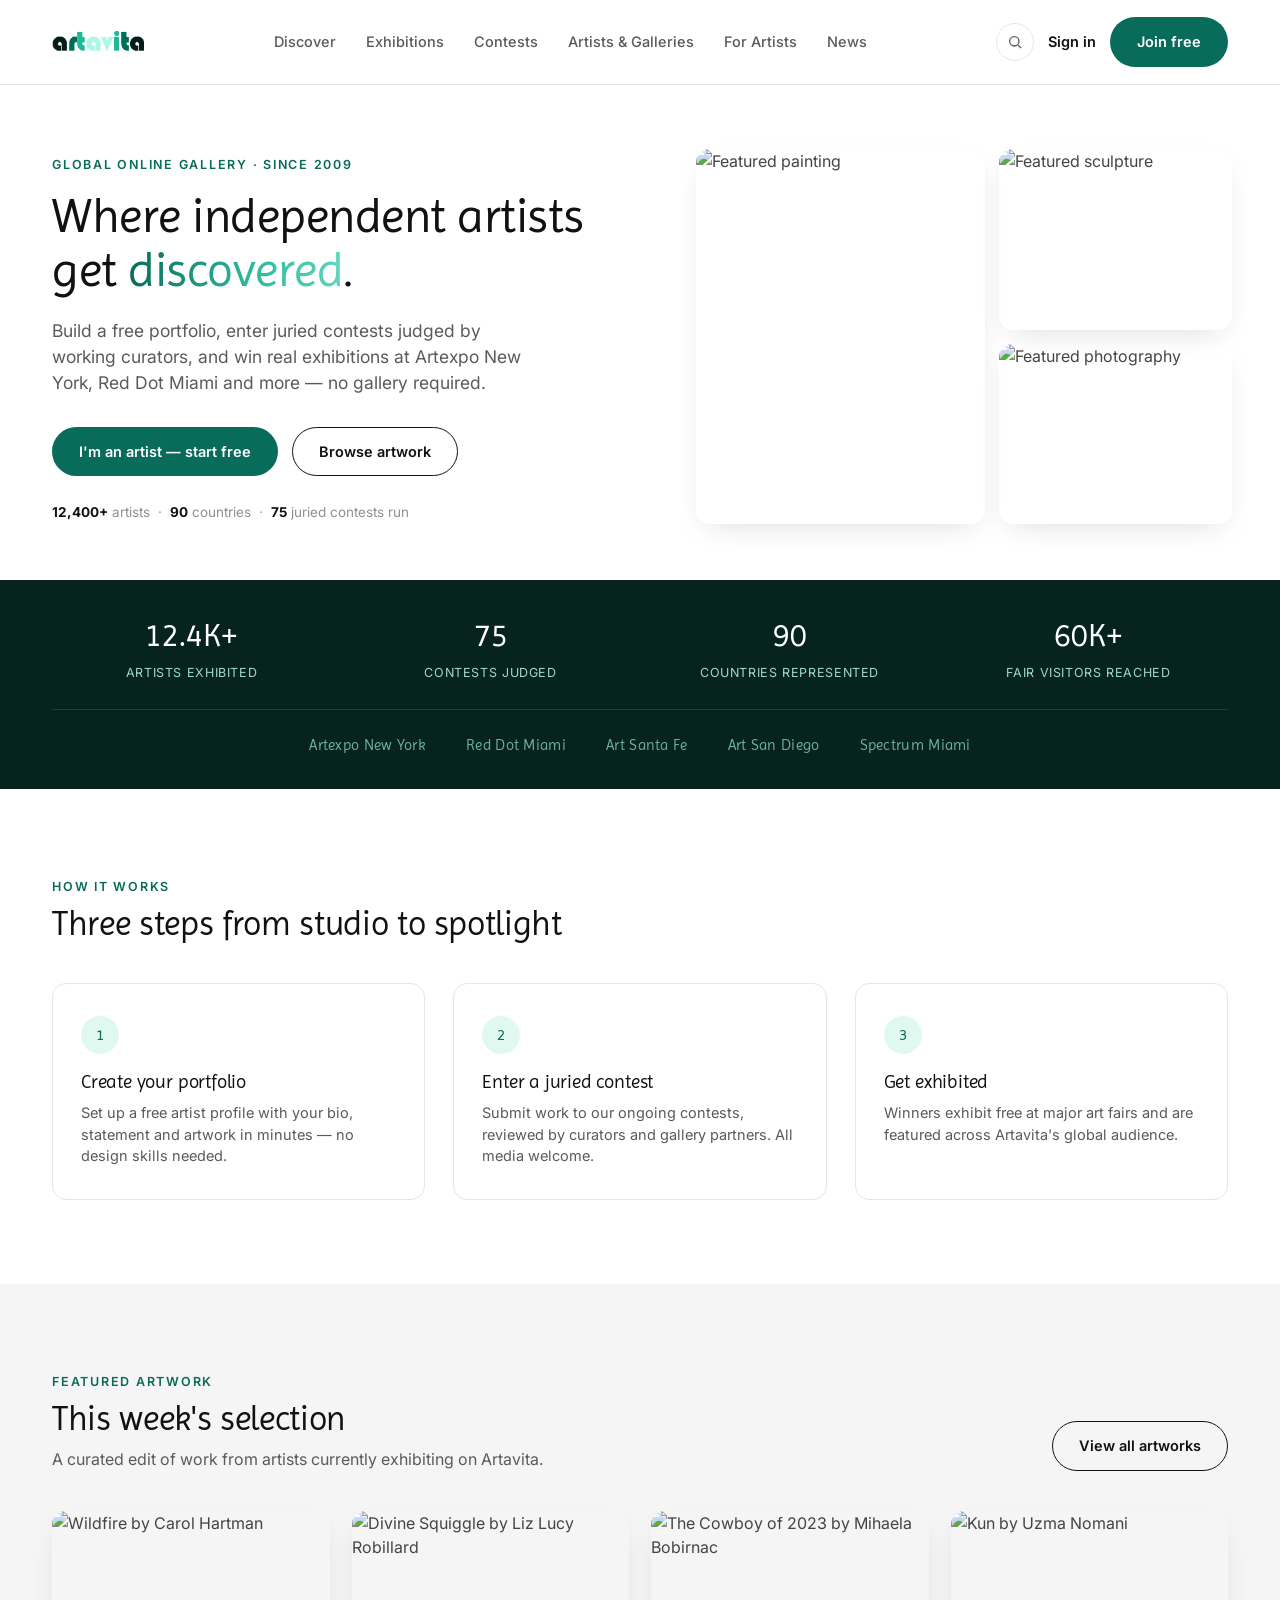
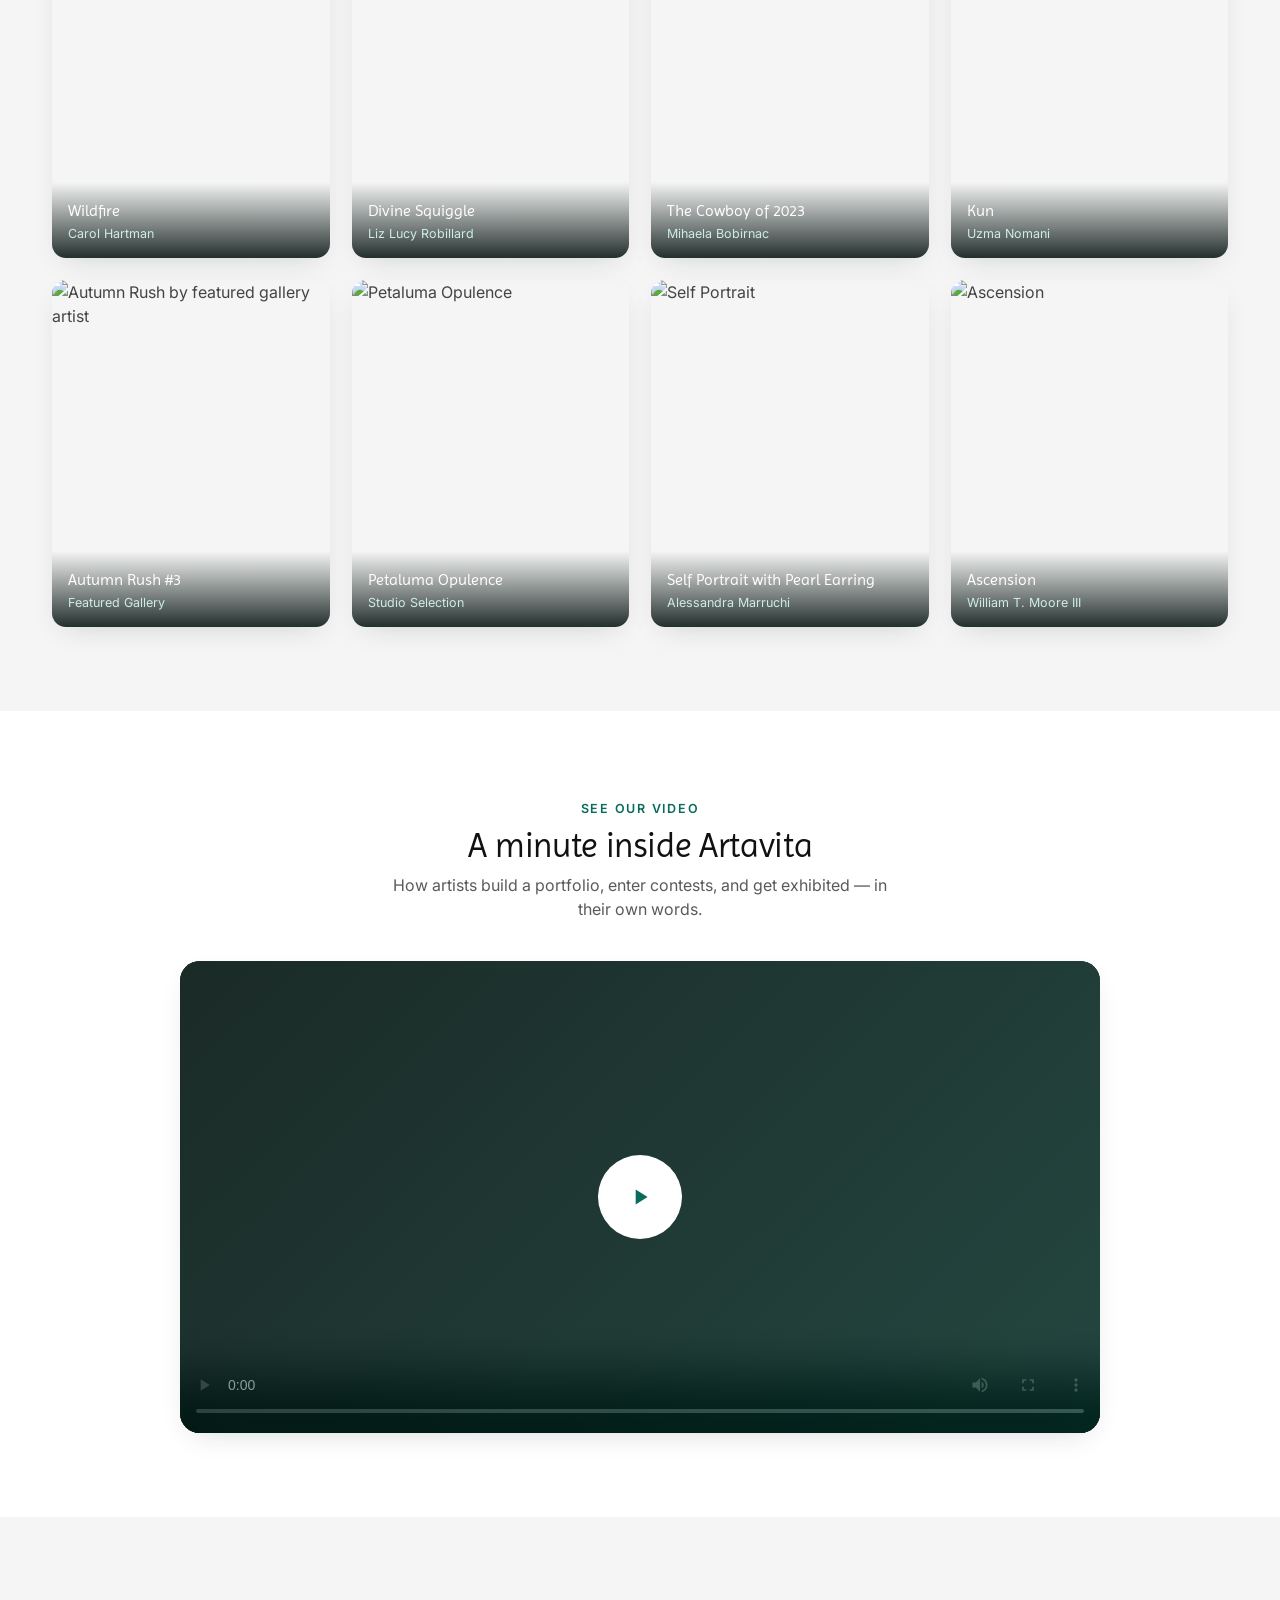
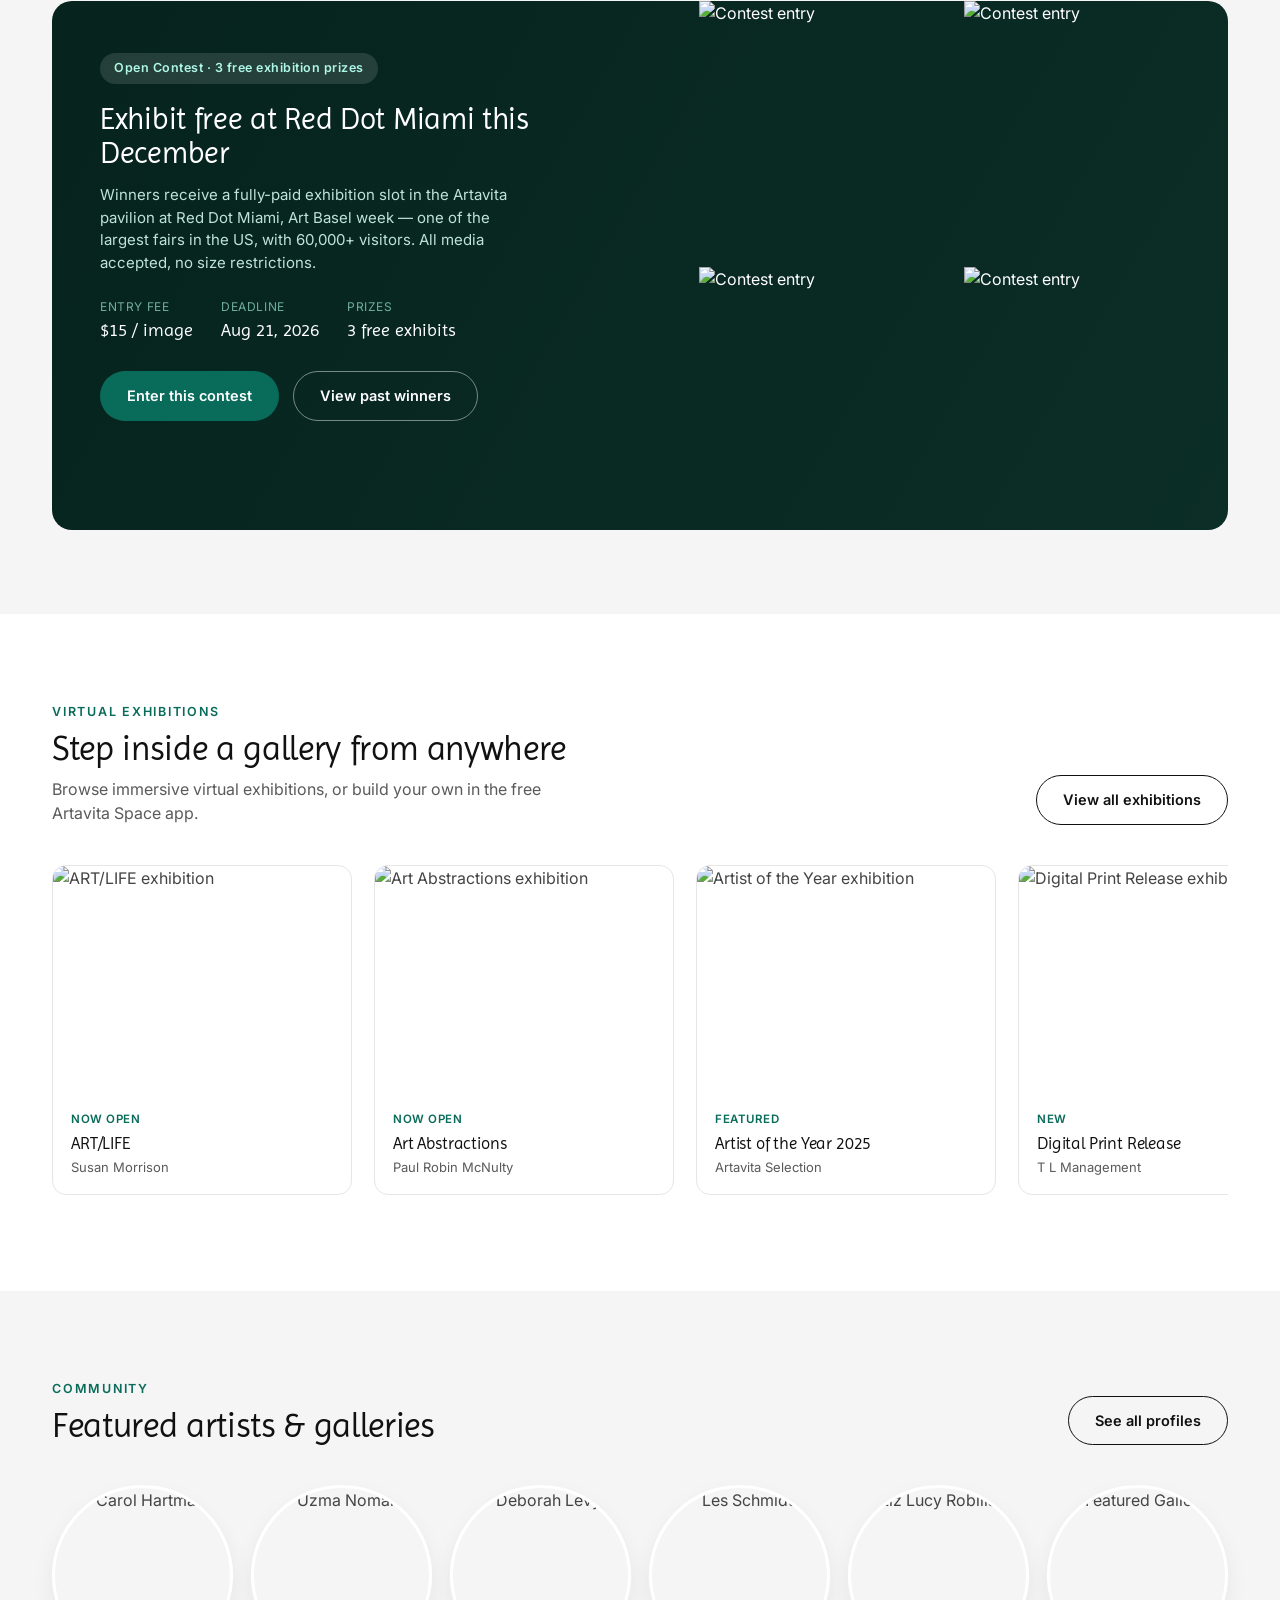
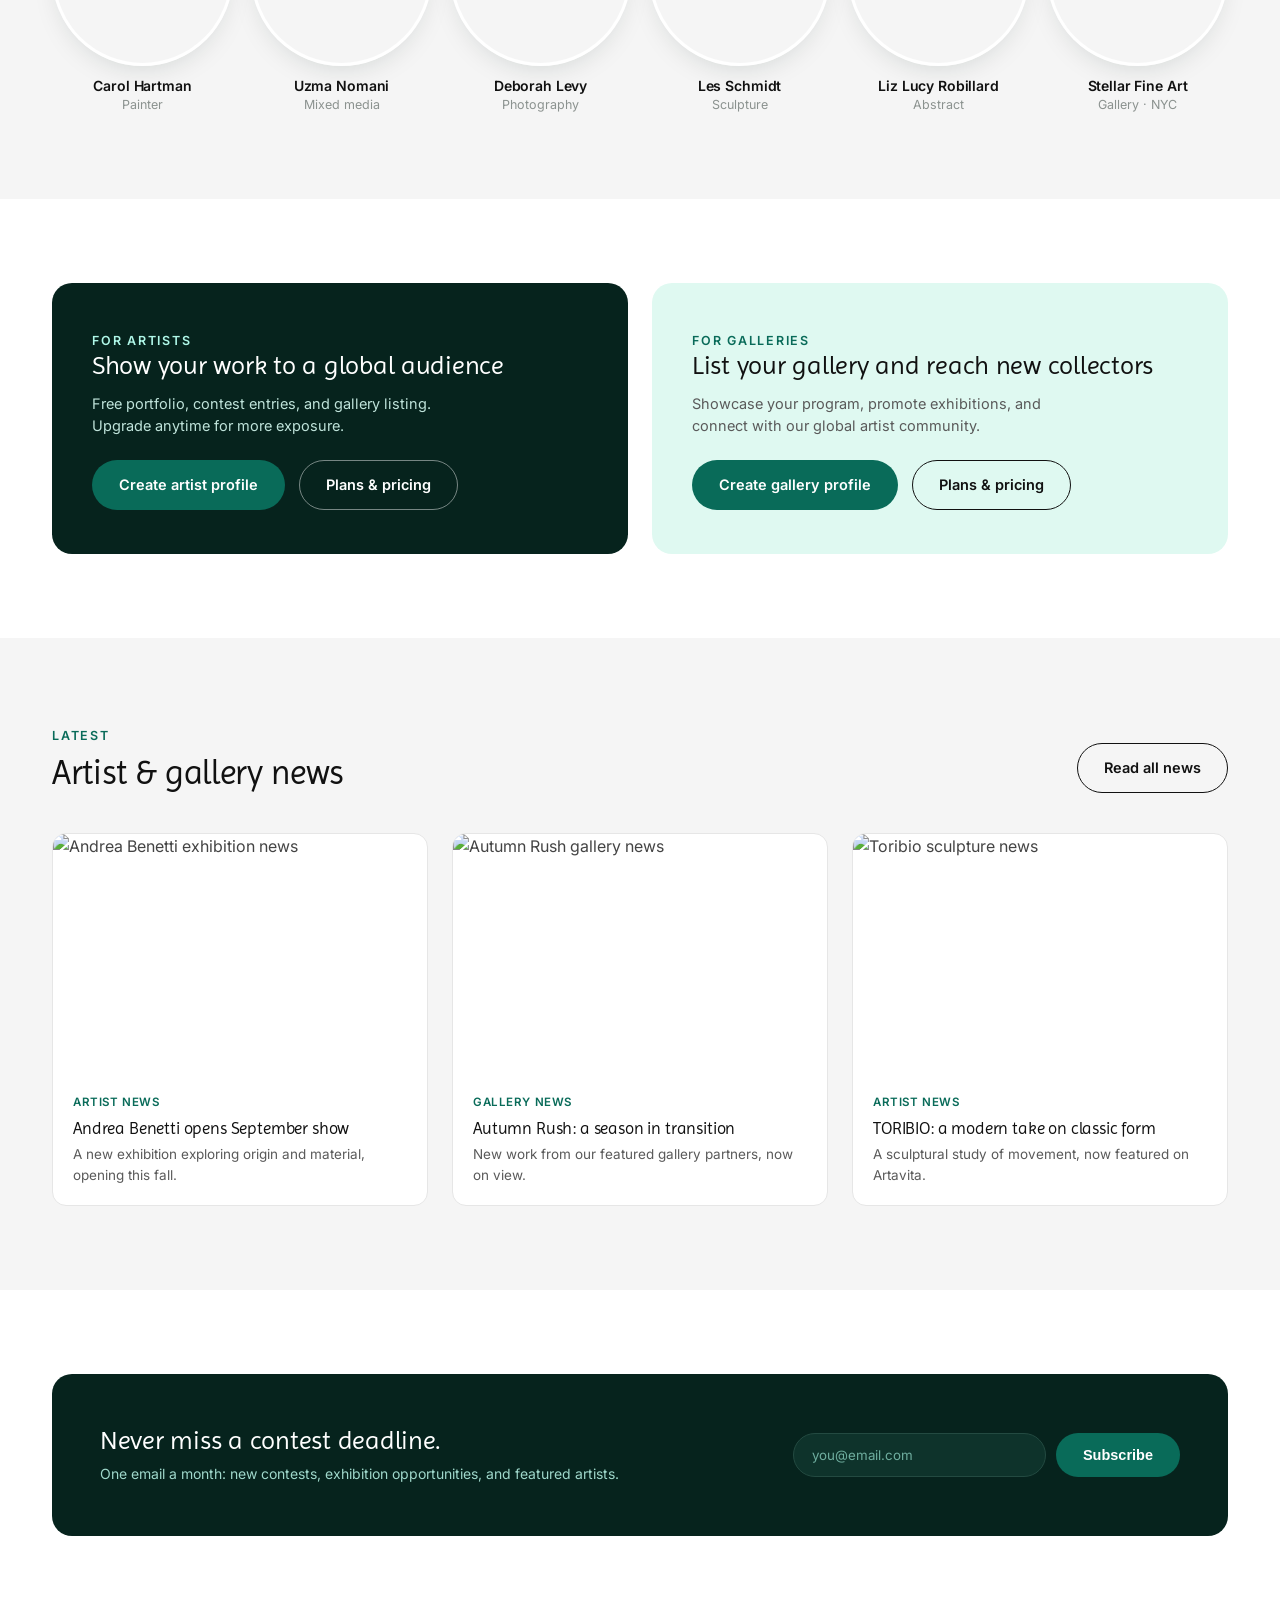
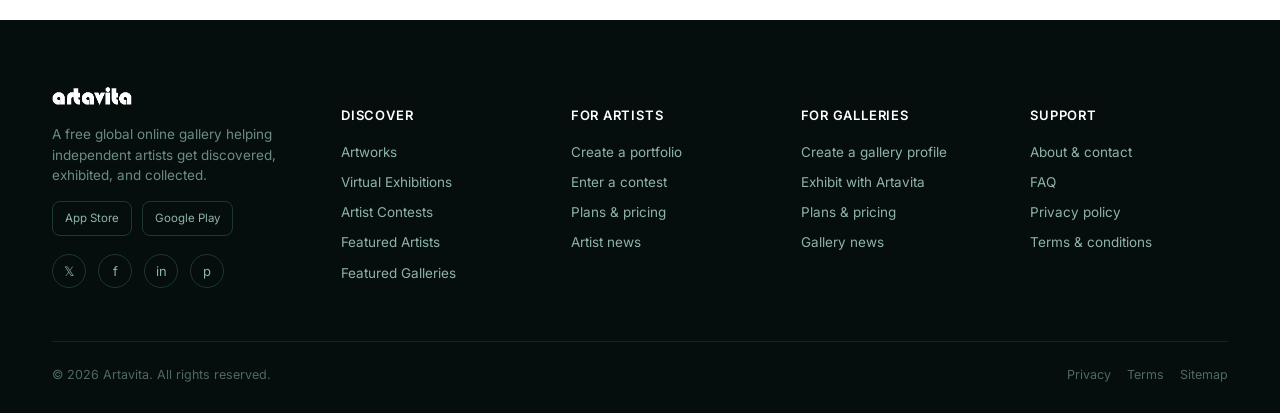
==== index.html @ 30e2a59e "Add Artavita homepage redesign" ====
<!DOCTYPE html>
<html lang="en">
<head>
<meta charset="UTF-8">
<meta name="viewport" content="width=device-width, initial-scale=1.0">
<title>Artavita — Where Independent Artists Get Discovered</title>
<link rel="preconnect" href="https://fonts.googleapis.com">
<link rel="preconnect" href="https://fonts.gstatic.com" crossorigin>
<link href="https://fonts.googleapis.com/css2?family=Imprima&family=Inter:wght@400;500;600;700&display=swap" rel="stylesheet">
<style>
  :root{
    --bg:#FFFFFF;
    --bg-alt:#F5F5F5;
    --panel:#FFFFFF;
    --ink:#111111;
    --ink-body:#444444;
    --ink-soft:#5A5A5A;
    --ink-faint:#8B928F;
    --accent:#2BB79A;
    --accent-dark:#096B59;
    --accent-tint:#DFF9F1;
    --accent-tint2:#AFF7E8;
    --dark-bg:#06231D;
    --dark-bg2:#0B2E27;
    --line:#E6E6E6;
    --radius:14px;
    --shadow:0 10px 30px -12px rgba(6,35,29,0.18);
    --ease:cubic-bezier(.22,1,.36,1);
    --maxw:1240px;
  }
  *{box-sizing:border-box;}
  html{scroll-behavior:smooth;}
  body{
    margin:0;
    background:var(--bg);
    color:var(--ink-body);
    font-family:'Inter','Helvetica Neue',Helvetica,Arial,sans-serif;
    -webkit-font-smoothing:antialiased;
    line-height:1.5;
  }
  h1,h2,h3,h4{
    font-family:'Imprima','Helvetica Neue',Arial,sans-serif;
    font-weight:400;
    color:var(--ink);
    margin:0;
    line-height:1.14;
    letter-spacing:-0.01em;
  }
  p{margin:0;}
  a{color:inherit;text-decoration:none;}
  img{max-width:100%;display:block;}
  .wrap{max-width:var(--maxw);margin:0 auto;padding:0 32px;}
  .eyebrow{
    font-size:12.5px;
    letter-spacing:0.14em;
    text-transform:uppercase;
    color:var(--accent-dark);
    font-weight:600;
    font-family:'Inter',sans-serif;
  }
  ::selection{background:var(--accent-tint2);color:var(--dark-bg);}

  /* ---------- reveal on scroll ---------- */
  .reveal{opacity:0;transform:translateY(26px);transition:opacity .7s var(--ease),transform .7s var(--ease);}
  .reveal.in-view{opacity:1;transform:translateY(0);}
  .stagger .reveal:nth-child(1){transition-delay:.02s;}
  .stagger .reveal:nth-child(2){transition-delay:.09s;}
  .stagger .reveal:nth-child(3){transition-delay:.16s;}
  .stagger .reveal:nth-child(4){transition-delay:.23s;}
  .stagger .reveal:nth-child(5){transition-delay:.30s;}
  .stagger .reveal:nth-child(6){transition-delay:.37s;}
  .stagger .reveal:nth-child(7){transition-delay:.44s;}
  .stagger .reveal:nth-child(8){transition-delay:.51s;}

  /* ---------- buttons ---------- */
  .btn{
    position:relative;
    display:inline-flex;align-items:center;gap:8px;
    padding:13px 26px;
    border-radius:999px;
    font-weight:600;
    font-size:14.5px;
    cursor:pointer;
    border:1.5px solid transparent;
    overflow:hidden;
    isolation:isolate;
    transition:transform .35s var(--ease), box-shadow .35s var(--ease), color .35s var(--ease), border-color .35s var(--ease);
    white-space:nowrap;
  }
  .btn:hover{transform:translateY(-2px);}
  .btn:active{transform:translateY(0);}
  .btn::before{
    content:"";position:absolute;inset:0;z-index:-1;
    transform:scaleX(0);transform-origin:left;
    transition:transform .45s var(--ease);
  }
  .btn:hover::before{transform:scaleX(1);}

  .btn-primary{background:var(--accent-dark);color:#fff;}
  .btn-primary::before{background:var(--accent);}
  .btn-primary:hover{box-shadow:0 10px 24px -8px rgba(9,107,89,0.55);}

  .btn-outline{background:transparent;color:var(--ink);border-color:var(--ink);}
  .btn-outline::before{background:var(--ink);}
  .btn-outline:hover{color:#fff;border-color:var(--ink);}

  .btn-outline-light{background:transparent;color:#fff;border-color:rgba(255,255,255,0.45);}
  .btn-outline-light::before{background:rgba(255,255,255,0.16);}
  .btn-outline-light:hover{border-color:#fff;}

  .btn-ghost{color:var(--accent-dark);font-weight:600;padding:0;border-radius:0;border:none;}
  .btn-ghost::before{display:none;}
  .btn-ghost span.arrow{display:inline-block;transition:transform .35s var(--ease);}
  .btn-ghost:hover span.arrow{transform:translateX(6px);}
  .btn-ghost:hover{transform:none;}
  .btn-ghost{position:relative;}
  .btn-ghost em{position:absolute;left:0;bottom:-3px;height:1.5px;width:100%;background:var(--accent-dark);transform:scaleX(0);transform-origin:right;transition:transform .35s var(--ease);}
  .btn-ghost:hover em{transform:scaleX(1);transform-origin:left;}

  /* ---------- Header ---------- */
  header{
    position:sticky;top:0;z-index:100;
    background:rgba(255,255,255,0.9);
    backdrop-filter:blur(10px);
    border-bottom:1px solid var(--line);
    transition:height .3s var(--ease), box-shadow .3s var(--ease);
  }
  header.scrolled{box-shadow:0 6px 24px -14px rgba(6,35,29,0.25);}
  .header-inner{
    display:flex;align-items:center;justify-content:space-between;
    height:84px;
    transition:height .3s var(--ease);
  }
  header.scrolled .header-inner{height:66px;}
  .logo-img{height:30px;width:auto;transition:height .3s var(--ease);}
  header.scrolled .logo-img{height:24px;}
  nav.primary-nav{display:flex;align-items:center;gap:30px;}
  nav.primary-nav a{
    position:relative;
    font-size:14.5px;font-weight:500;color:var(--ink-soft);
    padding:6px 0;
  }
  nav.primary-nav a::after{
    content:"";position:absolute;left:0;bottom:0;height:2px;width:100%;
    background:var(--accent);transform:scaleX(0);transform-origin:right;
    transition:transform .3s var(--ease);
  }
  nav.primary-nav a:hover{color:var(--ink);}
  nav.primary-nav a:hover::after{transform:scaleX(1);transform-origin:left;}
  .header-actions{display:flex;align-items:center;gap:14px;}
  .icon-btn{
    width:38px;height:38px;border-radius:50%;
    display:flex;align-items:center;justify-content:center;
    border:1px solid var(--line);color:var(--ink-soft);
    background:#fff;transition:border-color .3s var(--ease), color .3s var(--ease), transform .3s var(--ease);
  }
  .icon-btn:hover{border-color:var(--accent);color:var(--accent-dark);transform:translateY(-2px);}
  .signin-link{font-size:14.5px;font-weight:600;color:var(--ink);position:relative;}
  .signin-link::after{content:"";position:absolute;left:0;bottom:-3px;height:1.5px;width:100%;background:var(--ink);transform:scaleX(0);transition:transform .3s var(--ease);}
  .signin-link:hover::after{transform:scaleX(1);}
  .hamburger{display:none;background:none;border:none;cursor:pointer;padding:6px;}
  .hamburger span{display:block;width:22px;height:2px;background:var(--ink);margin:5px 0;transition:transform .25s ease, opacity .25s ease;}

  /* ---------- Hero ---------- */
  .hero{padding:64px 0 56px;}
  .hero-grid{display:grid;grid-template-columns:1.05fr 0.95fr;gap:56px;align-items:center;}
  .hero h1{font-size:48px;margin:14px 0 20px;}
  .hero h1 .grad{
    background:linear-gradient(90deg,var(--accent-dark),var(--accent) 55%,#5fd6bd);
    -webkit-background-clip:text;background-clip:text;color:transparent;
  }
  .hero p.lead{font-size:17.5px;color:var(--ink-soft);max-width:480px;margin-bottom:30px;}
  .hero-ctas{display:flex;gap:14px;flex-wrap:wrap;margin-bottom:26px;}
  .hero-trust{font-size:13.5px;color:var(--ink-faint);}
  .hero-trust b{color:var(--ink);}
  .hero-collage{
    display:grid;grid-template-columns:1.1fr 0.9fr;gap:14px;
  }
  .hero-collage .tall{grid-row:span 2;animation:float 6s ease-in-out infinite;}
  .hero-collage .short:nth-of-type(2){animation:float 7s ease-in-out infinite .4s;}
  .hero-collage .short:nth-of-type(3){animation:float 6.5s ease-in-out infinite .8s;}
  @keyframes float{0%,100%{transform:translateY(0);}50%{transform:translateY(-10px);}}
  .hero-collage figure{margin:0;border-radius:var(--radius);overflow:hidden;box-shadow:var(--shadow);height:100%;}
  .hero-collage img{
    width:100%;height:100%;object-fit:cover;
    transition:transform .6s var(--ease);
  }
  .hero-collage figure:hover img{transform:scale(1.07);}
  .hero-collage .tall figure{aspect-ratio:4/5.2;}
  .hero-collage .short figure{aspect-ratio:4/3.1;}

  /* ---------- Stats bar ---------- */
  .stats-bar{
    background:var(--dark-bg);color:#fff;padding:32px 0;
  }
  .stats-grid{display:grid;grid-template-columns:repeat(4,1fr);gap:20px;text-align:center;}
  .stats-grid .num{font-family:'Imprima',sans-serif;font-size:32px;color:#fff;}
  .stats-grid .label{font-size:12.5px;color:#9FD8CB;letter-spacing:0.05em;text-transform:uppercase;margin-top:4px;}
  .fairs-row{
    display:flex;justify-content:center;gap:40px;flex-wrap:wrap;
    margin-top:26px;padding-top:24px;border-top:1px solid rgba(255,255,255,0.12);
    font-family:'Imprima',sans-serif;font-size:15px;color:#6FAE9F;letter-spacing:0.02em;
  }

  /* ---------- Section shell ---------- */
  section{padding:84px 0;}
  .section-head{
    display:flex;align-items:flex-end;justify-content:space-between;
    margin-bottom:40px;gap:20px;flex-wrap:wrap;
  }
  .section-head h2{font-size:34px;}
  .section-head p{color:var(--ink-soft);margin-top:8px;max-width:520px;}
  .alt{background:var(--bg-alt);}

  /* ---------- How it works ---------- */
  .steps{display:grid;grid-template-columns:repeat(3,1fr);gap:28px;}
  .step-card{
    background:var(--panel);border:1px solid var(--line);border-radius:var(--radius);padding:32px 28px;
    transition:transform .4s var(--ease), box-shadow .4s var(--ease), border-color .4s var(--ease);
  }
  .step-card:hover{transform:translateY(-6px);box-shadow:var(--shadow);border-color:var(--accent-tint2);}
  .step-num{
    width:38px;height:38px;border-radius:50%;background:var(--accent-tint);color:var(--accent-dark);
    display:flex;align-items:center;justify-content:center;font-family:'Imprima',sans-serif;font-weight:400;margin-bottom:18px;
    transition:background .4s var(--ease), color .4s var(--ease);
  }
  .step-card:hover .step-num{background:var(--accent-dark);color:#fff;}
  .step-card h3{font-size:19px;margin-bottom:8px;font-weight:400;}
  .step-card p{color:var(--ink-soft);font-size:14.5px;}

  /* ---------- Artwork grid ---------- */
  .art-grid{display:grid;grid-template-columns:repeat(4,1fr);gap:22px;}
  .art-card{
    position:relative;border-radius:var(--radius);overflow:hidden;box-shadow:var(--shadow);cursor:pointer;
    transition:transform .5s var(--ease);
  }
  .art-card:hover{transform:translateY(-6px);}
  .art-card img{aspect-ratio:4/5;object-fit:cover;transition:transform .7s var(--ease), filter .5s ease;}
  .art-card:hover img{transform:scale(1.09);filter:saturate(1.1);}
  .art-card .tint{
    position:absolute;inset:0;background:linear-gradient(135deg,rgba(9,107,89,0.35),rgba(43,183,154,0.15));
    opacity:0;transition:opacity .4s ease;
  }
  .art-card:hover .tint{opacity:1;}
  .art-card .view-icon{
    position:absolute;top:50%;left:50%;width:46px;height:46px;border-radius:50%;
    background:rgba(255,255,255,0.92);color:var(--accent-dark);
    display:flex;align-items:center;justify-content:center;
    transform:translate(-50%,-50%) scale(0.6);opacity:0;
    transition:transform .4s var(--ease), opacity .4s var(--ease);
  }
  .art-card:hover .view-icon{opacity:1;transform:translate(-50%,-50%) scale(1);}
  .art-overlay{
    position:absolute;left:0;right:0;bottom:0;padding:18px 16px 14px;
    background:linear-gradient(180deg,transparent, rgba(6,20,17,0.88));
    color:#fff;
  }
  .art-overlay .title{font-family:'Imprima',sans-serif;font-size:15.5px;}
  .art-overlay .artist{font-size:12.5px;color:#CDECE4;margin-top:2px;}
  .grid-footer{text-align:center;margin-top:40px;}

  /* ---------- Video section ---------- */
  .video-shell{
    position:relative;border-radius:20px;overflow:hidden;box-shadow:var(--shadow);
    background:var(--dark-bg);aspect-ratio:16/8.2;max-width:920px;margin:0 auto;
  }
  .video-shell video{width:100%;height:100%;object-fit:cover;display:block;}
  .video-cover{
    position:absolute;inset:0;display:flex;align-items:center;justify-content:center;
    background:linear-gradient(135deg,rgba(6,35,29,0.55),rgba(9,107,89,0.35));
    cursor:pointer;transition:opacity .5s ease;
  }
  .video-cover.hide{opacity:0;pointer-events:none;}
  .play-btn{
    width:84px;height:84px;border-radius:50%;background:#fff;color:var(--accent-dark);
    display:flex;align-items:center;justify-content:center;
    box-shadow:0 0 0 0 rgba(255,255,255,0.55);
    animation:pulse 2.4s ease-in-out infinite;
    transition:transform .3s var(--ease);
  }
  .video-cover:hover .play-btn{transform:scale(1.08);}
  @keyframes pulse{
    0%{box-shadow:0 0 0 0 rgba(255,255,255,0.45);}
    70%{box-shadow:0 0 0 22px rgba(255,255,255,0);}
    100%{box-shadow:0 0 0 0 rgba(255,255,255,0);}
  }

  /* ---------- Contest spotlight ---------- */
  .contest-card{
    background:linear-gradient(120deg,var(--dark-bg),var(--dark-bg2));
    border-radius:20px;color:#fff;
    display:grid;grid-template-columns:1.1fr 0.9fr;overflow:hidden;
  }
  .contest-copy{padding:52px 48px;}
  .contest-badge{
    display:inline-block;background:rgba(255,255,255,0.12);color:var(--accent-tint2);
    padding:6px 14px;border-radius:999px;font-size:12.5px;font-weight:600;letter-spacing:.04em;margin-bottom:18px;
    animation:badgepulse 2.6s ease-in-out infinite;
  }
  @keyframes badgepulse{0%,100%{background:rgba(255,255,255,0.12);}50%{background:rgba(175,247,232,0.22);}}
  .contest-copy h2{color:#fff;font-size:30px;margin-bottom:14px;}
  .contest-copy p{color:#BFE3DA;font-size:15px;margin-bottom:24px;max-width:440px;}
  .contest-meta{display:flex;gap:28px;margin-bottom:28px;flex-wrap:wrap;}
  .contest-meta div span{display:block;font-size:12px;color:#6FAE9F;text-transform:uppercase;letter-spacing:.05em;}
  .contest-meta div b{font-family:'Imprima',sans-serif;font-size:18px;font-weight:400;}
  .contest-ctas{display:flex;gap:14px;flex-wrap:wrap;}
  .contest-entries{
    display:grid;grid-template-columns:repeat(2,1fr);gap:2px;
  }
  .contest-entries a{overflow:hidden;display:block;}
  .contest-entries img{width:100%;height:100%;object-fit:cover;aspect-ratio:1/1;transition:transform .6s var(--ease);}
  .contest-entries a:hover img{transform:scale(1.12);}

  /* ---------- Exhibitions carousel ---------- */
  .carousel{display:flex;gap:22px;overflow-x:auto;padding-bottom:12px;scroll-snap-type:x mandatory;}
  .carousel::-webkit-scrollbar{height:6px;}
  .carousel::-webkit-scrollbar-thumb{background:var(--line);border-radius:10px;}
  .exhibit-card{
    flex:0 0 300px;scroll-snap-align:start;
    background:var(--panel);border-radius:var(--radius);overflow:hidden;border:1px solid var(--line);
    transition:transform .4s var(--ease), box-shadow .4s var(--ease);
  }
  .exhibit-card:hover{transform:translateY(-6px);box-shadow:var(--shadow);}
  .exhibit-card .imgwrap{overflow:hidden;}
  .exhibit-card img{aspect-ratio:4/3;object-fit:cover;transition:transform .6s var(--ease);}
  .exhibit-card:hover img{transform:scale(1.08);}
  .exhibit-info{padding:16px 18px;}
  .exhibit-info .tag{font-size:11.5px;color:var(--accent-dark);font-weight:600;text-transform:uppercase;letter-spacing:.05em;}
  .exhibit-info h4{font-size:16.5px;margin:6px 0 4px;font-weight:400;font-family:'Imprima',sans-serif;}
  .exhibit-info p{font-size:13px;color:var(--ink-soft);}
  .exhibit-cta{
    flex:0 0 300px;scroll-snap-align:start;
    border:1.5px dashed var(--accent);border-radius:var(--radius);
    display:flex;flex-direction:column;align-items:center;justify-content:center;text-align:center;
    padding:24px;gap:12px;color:var(--ink-soft);background:var(--accent-tint);
    transition:background .4s ease;
  }
  .exhibit-cta:hover{background:var(--accent-tint2);}

  /* ---------- Artists / Galleries ---------- */
  .people-grid{display:grid;grid-template-columns:repeat(6,1fr);gap:18px;}
  .people-card{text-align:center;}
  .people-card .avatar{
    position:relative;width:100%;aspect-ratio:1/1;border-radius:50%;overflow:hidden;
    border:3px solid #fff;box-shadow:var(--shadow);margin-bottom:12px;
    transition:transform .4s var(--ease);
  }
  .people-card:hover .avatar{transform:translateY(-6px);}
  .people-card img{width:100%;height:100%;object-fit:cover;transition:transform .6s var(--ease);}
  .people-card:hover img{transform:scale(1.12);}
  .people-card h4{font-size:14px;font-weight:600;font-family:'Inter',sans-serif;}
  .people-card p{font-size:12.5px;color:var(--ink-faint);margin-top:2px;}

  /* ---------- Dual CTA ---------- */
  .dual-cta{display:grid;grid-template-columns:1fr 1fr;gap:24px;}
  .cta-panel{
    border-radius:20px;padding:44px 40px;position:relative;overflow:hidden;
    transition:transform .4s var(--ease);
  }
  .cta-panel:hover{transform:translateY(-4px);}
  .cta-panel.artist{background:var(--dark-bg);color:#fff;}
  .cta-panel.gallery{background:var(--accent-tint);color:var(--ink);}
  .cta-panel h3{font-size:26px;margin-bottom:12px;font-weight:400;}
  .cta-panel.artist h3{color:#fff;}
  .cta-panel p{font-size:14.5px;margin-bottom:24px;max-width:360px;}
  .cta-panel.artist p{color:#BFE3DA;}
  .cta-panel.gallery p{color:var(--ink-soft);}
  .cta-row{display:flex;gap:14px;flex-wrap:wrap;}

  /* ---------- News ---------- */
  .news-grid{display:grid;grid-template-columns:repeat(3,1fr);gap:24px;}
  .news-card{
    background:var(--panel);border:1px solid var(--line);border-radius:var(--radius);overflow:hidden;
    transition:transform .4s var(--ease), box-shadow .4s var(--ease);
  }
  .news-card:hover{transform:translateY(-6px);box-shadow:var(--shadow);}
  .news-card .imgwrap{overflow:hidden;}
  .news-card img{aspect-ratio:16/10;object-fit:cover;transition:transform .6s var(--ease);}
  .news-card:hover img{transform:scale(1.08);}
  .news-body{padding:20px;}
  .news-body .tag{font-size:11.5px;color:var(--accent-dark);text-transform:uppercase;font-weight:600;letter-spacing:.05em;}
  .news-body h4{font-family:'Imprima',sans-serif;font-size:16.5px;margin:8px 0 6px;font-weight:400;}
  .news-body p{font-size:13.5px;color:var(--ink-soft);}

  /* ---------- Newsletter ---------- */
  .newsletter{
    background:var(--dark-bg);color:#fff;border-radius:20px;
    padding:52px 48px;display:flex;align-items:center;justify-content:space-between;gap:30px;flex-wrap:wrap;
  }
  .newsletter h3{color:#fff;font-size:26px;max-width:380px;font-weight:400;}
  .newsletter p{color:#9FD8CB;margin-top:8px;font-size:14px;}
  .newsletter form{display:flex;gap:10px;flex-wrap:wrap;}
  .newsletter input{
    padding:13px 18px;border-radius:999px;border:1px solid #234A41;background:#0E332B;color:#fff;min-width:240px;font-family:inherit;
    transition:border-color .3s ease;
  }
  .newsletter input:focus{outline:none;border-color:var(--accent);}
  .newsletter input::placeholder{color:#6FAE9F;}

  /* ---------- Footer ---------- */
  footer{background:#050E0C;color:#8FB3AA;padding:64px 0 28px;font-size:13.5px;}
  .footer-grid{display:grid;grid-template-columns:1.3fr repeat(4,1fr);gap:32px;margin-bottom:48px;}
  .footer-brand p{margin-top:14px;color:#6C8C84;max-width:260px;}
  .footer-col h5{color:#fff;font-size:13px;text-transform:uppercase;letter-spacing:.06em;margin-bottom:16px;font-weight:600;font-family:'Inter',sans-serif;}
  .footer-col a{display:block;color:#8FB3AA;margin-bottom:10px;position:relative;width:fit-content;transition:color .3s ease;}
  .footer-col a:hover{color:#fff;}
  .app-badges{display:flex;gap:10px;margin-top:16px;}
  .app-badges div{border:1px solid #1C3830;border-radius:8px;padding:8px 12px;font-size:11.5px;color:#8FB3AA;transition:border-color .3s ease,color .3s ease;}
  .app-badges div:hover{border-color:var(--accent);color:#fff;}
  .social-row{display:flex;gap:12px;margin-top:18px;}
  .social-row a{
    width:34px;height:34px;border-radius:50%;border:1px solid #1C3830;
    display:flex;align-items:center;justify-content:center;font-size:13px;
    transition:border-color .3s ease,background .3s ease,transform .3s ease;
  }
  .social-row a:hover{border-color:var(--accent);background:var(--accent-dark);transform:translateY(-3px);}
  .footer-bottom{
    border-top:1px solid #142622;padding-top:24px;
    display:flex;justify-content:space-between;flex-wrap:wrap;gap:12px;color:#4E6961;font-size:12.5px;
  }
  .footer-bottom a{color:#4E6961;margin-left:16px;}
  .footer-bottom a:hover{color:#fff;}

  /* ---------- Mobile ---------- */
  @media (max-width:1024px){
    .hero-grid{grid-template-columns:1fr;}
    .hero-collage{order:-1;}
    .art-grid{grid-template-columns:repeat(3,1fr);}
    .people-grid{grid-template-columns:repeat(4,1fr);}
    .footer-grid{grid-template-columns:1fr 1fr;}
    .stats-grid{grid-template-columns:repeat(4,1fr);}
  }
  @media (max-width:860px){
    nav.primary-nav{display:none;}
    .hamburger{display:block;}
    .contest-card{grid-template-columns:1fr;}
    .contest-entries{display:none;}
    .dual-cta{grid-template-columns:1fr;}
    .steps{grid-template-columns:1fr;}
    .header-actions .icon-btn,
    .header-actions .signin-link{display:none;}
    .header-actions{gap:10px;}
  }
  @media (max-width:640px){
    .wrap{padding:0 20px;}
    .hero h1{font-size:33px;}
    .art-grid{grid-template-columns:repeat(2,1fr);}
    .people-grid{grid-template-columns:repeat(3,1fr);}
    .stats-grid{grid-template-columns:repeat(2,1fr);}
    section{padding:56px 0;}
    .section-head h2{font-size:26px;}
    .footer-grid{grid-template-columns:1fr 1fr;gap:28px;}
    .newsletter{padding:36px 26px;}
    .contest-copy{padding:34px 26px;}
    .video-shell{aspect-ratio:16/12;}
  }

  @media (prefers-reduced-motion: reduce){
    *{animation-duration:0.001ms !important;animation-iteration-count:1 !important;transition-duration:0.001ms !important;}
    .reveal{opacity:1;transform:none;}
  }
</style>
</head>
<body>

<header id="site-header">
  <div class="wrap header-inner">
    <a href="#" class="logo">
      <img class="logo-img" src="[data-uri]" alt="Artavita">
    </a>
    <nav class="primary-nav">
      <a href="#discover">Discover</a>
      <a href="#exhibitions">Exhibitions</a>
      <a href="#contests">Contests</a>
      <a href="#artists">Artists &amp; Galleries</a>
      <a href="#for-artists">For Artists</a>
      <a href="#news">News</a>
    </nav>
    <div class="header-actions">
      <button class="icon-btn" title="Search" aria-label="Search">
        <svg width="16" height="16" viewBox="0 0 24 24" fill="none" stroke="currentColor" stroke-width="2"><circle cx="11" cy="11" r="7"/><line x1="21" y1="21" x2="16.65" y2="16.65"/></svg>
      </button>
      <a href="#" class="signin-link">Sign in</a>
      <a href="#" class="btn btn-primary">Join free</a>
      <button class="hamburger" aria-label="Menu"><span></span><span></span><span></span></button>
    </div>
  </div>
</header>

<section class="hero">
  <div class="wrap hero-grid">
    <div class="reveal in-view">
      <span class="eyebrow">Global Online Gallery · Since 2009</span>
      <h1>Where independent artists get <span class="grad">discovered</span>.</h1>
      <p class="lead">Build a free portfolio, enter juried contests judged by working curators, and win real exhibitions at Artexpo New York, Red Dot Miami and more &mdash; no gallery required.</p>
      <div class="hero-ctas">
        <a href="#" class="btn btn-primary">I'm an artist &mdash; start free</a>
        <a href="#discover" class="btn btn-outline">Browse artwork</a>
      </div>
      <p class="hero-trust"><b>12,400+</b> artists &nbsp;·&nbsp; <b>90</b> countries &nbsp;·&nbsp; <b>75</b> juried contests run</p>
    </div>
    <div class="hero-collage">
      <div class="tall"><figure><img src="https://picsum.photos/seed/artavita-hero1/700/900" alt="Featured painting"></figure></div>
      <div class="short"><figure><img src="https://picsum.photos/seed/artavita-hero2/600/460" alt="Featured sculpture"></figure></div>
      <div class="short"><figure><img src="https://picsum.photos/seed/artavita-hero3/600/460" alt="Featured photography"></figure></div>
    </div>
  </div>
</section>

<div class="stats-bar">
  <div class="wrap">
    <div class="stats-grid">
      <div><div class="num" data-count="12400">0</div><div class="label">Artists exhibited</div></div>
      <div><div class="num" data-count="75">0</div><div class="label">Contests judged</div></div>
      <div><div class="num" data-count="90">0</div><div class="label">Countries represented</div></div>
      <div><div class="num" data-count="60" data-suffix="K+">0</div><div class="label">Fair visitors reached</div></div>
    </div>
    <div class="fairs-row">
      <span>Artexpo New York</span><span>Red Dot Miami</span><span>Art Santa Fe</span><span>Art San Diego</span><span>Spectrum Miami</span>
    </div>
  </div>
</div>

<section id="discover">
  <div class="wrap">
    <div class="section-head reveal">
      <div>
        <span class="eyebrow">How it works</span>
        <h2 style="margin-top:8px;">Three steps from studio to spotlight</h2>
      </div>
    </div>
    <div class="steps stagger">
      <div class="step-card reveal">
        <div class="step-num">1</div>
        <h3>Create your portfolio</h3>
        <p>Set up a free artist profile with your bio, statement and artwork in minutes &mdash; no design skills needed.</p>
      </div>
      <div class="step-card reveal">
        <div class="step-num">2</div>
        <h3>Enter a juried contest</h3>
        <p>Submit work to our ongoing contests, reviewed by curators and gallery partners. All media welcome.</p>
      </div>
      <div class="step-card reveal">
        <div class="step-num">3</div>
        <h3>Get exhibited</h3>
        <p>Winners exhibit free at major art fairs and are featured across Artavita's global audience.</p>
      </div>
    </div>
  </div>
</section>

<section class="alt">
  <div class="wrap">
    <div class="section-head reveal">
      <div>
        <span class="eyebrow">Featured Artwork</span>
        <h2 style="margin-top:8px;">This week's selection</h2>
        <p>A curated edit of work from artists currently exhibiting on Artavita.</p>
      </div>
      <a href="#" class="btn btn-outline">View all artworks</a>
    </div>
    <div class="art-grid stagger">
      <div class="art-card reveal"><img src="https://picsum.photos/seed/art1/500/620" alt="Wildfire by Carol Hartman"><div class="tint"></div><div class="view-icon">＋</div><div class="art-overlay"><div class="title">Wildfire</div><div class="artist">Carol Hartman</div></div></div>
      <div class="art-card reveal"><img src="https://picsum.photos/seed/art2/500/620" alt="Divine Squiggle by Liz Lucy Robillard"><div class="tint"></div><div class="view-icon">＋</div><div class="art-overlay"><div class="title">Divine Squiggle</div><div class="artist">Liz Lucy Robillard</div></div></div>
      <div class="art-card reveal"><img src="https://picsum.photos/seed/art3/500/620" alt="The Cowboy of 2023 by Mihaela Bobirnac"><div class="tint"></div><div class="view-icon">＋</div><div class="art-overlay"><div class="title">The Cowboy of 2023</div><div class="artist">Mihaela Bobirnac</div></div></div>
      <div class="art-card reveal"><img src="https://picsum.photos/seed/art4/500/620" alt="Kun by Uzma Nomani"><div class="tint"></div><div class="view-icon">＋</div><div class="art-overlay"><div class="title">Kun</div><div class="artist">Uzma Nomani</div></div></div>
      <div class="art-card reveal"><img src="https://picsum.photos/seed/art5/500/620" alt="Autumn Rush by featured gallery artist"><div class="tint"></div><div class="view-icon">＋</div><div class="art-overlay"><div class="title">Autumn Rush #3</div><div class="artist">Featured Gallery</div></div></div>
      <div class="art-card reveal"><img src="https://picsum.photos/seed/art6/500/620" alt="Petaluma Opulence"><div class="tint"></div><div class="view-icon">＋</div><div class="art-overlay"><div class="title">Petaluma Opulence</div><div class="artist">Studio Selection</div></div></div>
      <div class="art-card reveal"><img src="https://picsum.photos/seed/art7/500/620" alt="Self Portrait"><div class="tint"></div><div class="view-icon">＋</div><div class="art-overlay"><div class="title">Self Portrait with Pearl Earring</div><div class="artist">Alessandra Marruchi</div></div></div>
      <div class="art-card reveal"><img src="https://picsum.photos/seed/art8/500/620" alt="Ascension"><div class="tint"></div><div class="view-icon">＋</div><div class="art-overlay"><div class="title">Ascension</div><div class="artist">William T. Moore III</div></div></div>
    </div>
  </div>
</section>

<section id="video">
  <div class="wrap">
    <div class="section-head reveal" style="justify-content:center;text-align:center;">
      <div style="margin:0 auto;">
        <span class="eyebrow">See our video</span>
        <h2 style="margin-top:8px;">A minute inside Artavita</h2>
        <p style="margin-left:auto;margin-right:auto;">How artists build a portfolio, enter contests, and get exhibited &mdash; in their own words.</p>
      </div>
    </div>
    <div class="video-shell reveal">
      <video id="artavita-video" playsinline preload="metadata" controls>
        <source src="https://s3-us-west-1.amazonaws.com/artavita/artavita_video_264.mp4" type="video/mp4">
      </video>
      <div class="video-cover" id="video-cover">
        <div class="play-btn">
          <svg width="26" height="26" viewBox="0 0 24 24" fill="currentColor"><path d="M8 5v14l11-7z"/></svg>
        </div>
      </div>
    </div>
  </div>
</section>

<section class="alt" id="contests">
  <div class="wrap">
    <div class="contest-card reveal">
      <div class="contest-copy">
        <span class="contest-badge">Open Contest · 3 free exhibition prizes</span>
        <h2>Exhibit free at Red Dot Miami this December</h2>
        <p>Winners receive a fully-paid exhibition slot in the Artavita pavilion at Red Dot Miami, Art Basel week &mdash; one of the largest fairs in the US, with 60,000+ visitors. All media accepted, no size restrictions.</p>
        <div class="contest-meta">
          <div><span>Entry fee</span><b>$15 / image</b></div>
          <div><span>Deadline</span><b>Aug 21, 2026</b></div>
          <div><span>Prizes</span><b>3 free exhibits</b></div>
        </div>
        <div class="contest-ctas">
          <a href="#" class="btn btn-primary">Enter this contest</a>
          <a href="#" class="btn btn-outline-light">View past winners</a>
        </div>
      </div>
      <div class="contest-entries">
        <a href="#"><img src="https://picsum.photos/seed/entry1/300/300" alt="Contest entry"></a>
        <a href="#"><img src="https://picsum.photos/seed/entry2/300/300" alt="Contest entry"></a>
        <a href="#"><img src="https://picsum.photos/seed/entry3/300/300" alt="Contest entry"></a>
        <a href="#"><img src="https://picsum.photos/seed/entry4/300/300" alt="Contest entry"></a>
      </div>
    </div>
  </div>
</section>

<section id="exhibitions">
  <div class="wrap">
    <div class="section-head reveal">
      <div>
        <span class="eyebrow">Virtual Exhibitions</span>
        <h2 style="margin-top:8px;">Step inside a gallery from anywhere</h2>
        <p>Browse immersive virtual exhibitions, or build your own in the free Artavita Space app.</p>
      </div>
      <a href="#" class="btn btn-outline">View all exhibitions</a>
    </div>
    <div class="carousel">
      <div class="exhibit-card">
        <div class="imgwrap"><img src="https://picsum.photos/seed/ex1/500/375" alt="ART/LIFE exhibition"></div>
        <div class="exhibit-info"><span class="tag">Now Open</span><h4>ART/LIFE</h4><p>Susan Morrison</p></div>
      </div>
      <div class="exhibit-card">
        <div class="imgwrap"><img src="https://picsum.photos/seed/ex2/500/375" alt="Art Abstractions exhibition"></div>
        <div class="exhibit-info"><span class="tag">Now Open</span><h4>Art Abstractions</h4><p>Paul Robin McNulty</p></div>
      </div>
      <div class="exhibit-card">
        <div class="imgwrap"><img src="https://picsum.photos/seed/ex3/500/375" alt="Artist of the Year exhibition"></div>
        <div class="exhibit-info"><span class="tag">Featured</span><h4>Artist of the Year 2025</h4><p>Artavita Selection</p></div>
      </div>
      <div class="exhibit-card">
        <div class="imgwrap"><img src="https://picsum.photos/seed/ex4/500/375" alt="Digital Print Release exhibition"></div>
        <div class="exhibit-info"><span class="tag">New</span><h4>Digital Print Release</h4><p>T L Management</p></div>
      </div>
      <div class="exhibit-cta">
        <h4 style="font-family:'Imprima',sans-serif;font-size:17px;font-weight:400;">Build your own</h4>
        <p style="font-size:13px;">Free with the Artavita Space app on iOS, Android, Mac and Web.</p>
        <a href="#" class="btn btn-primary" style="padding:10px 18px;">Create a virtual exhibition</a>
      </div>
    </div>
  </div>
</section>

<section class="alt" id="artists">
  <div class="wrap">
    <div class="section-head reveal">
      <div>
        <span class="eyebrow">Community</span>
        <h2 style="margin-top:8px;">Featured artists &amp; galleries</h2>
      </div>
      <a href="#" class="btn btn-outline">See all profiles</a>
    </div>
    <div class="people-grid stagger">
      <div class="people-card reveal"><div class="avatar"><img src="https://picsum.photos/seed/p1/200/200" alt="Carol Hartman"></div><h4>Carol Hartman</h4><p>Painter</p></div>
      <div class="people-card reveal"><div class="avatar"><img src="https://picsum.photos/seed/p2/200/200" alt="Uzma Nomani"></div><h4>Uzma Nomani</h4><p>Mixed media</p></div>
      <div class="people-card reveal"><div class="avatar"><img src="https://picsum.photos/seed/p3/200/200" alt="Deborah Levy"></div><h4>Deborah Levy</h4><p>Photography</p></div>
      <div class="people-card reveal"><div class="avatar"><img src="https://picsum.photos/seed/p4/200/200" alt="Les Schmidt"></div><h4>Les Schmidt</h4><p>Sculpture</p></div>
      <div class="people-card reveal"><div class="avatar"><img src="https://picsum.photos/seed/p5/200/200" alt="Liz Lucy Robillard"></div><h4>Liz Lucy Robillard</h4><p>Abstract</p></div>
      <div class="people-card reveal"><div class="avatar"><img src="https://picsum.photos/seed/p6/200/200" alt="Featured Gallery"></div><h4>Stellar Fine Art</h4><p>Gallery · NYC</p></div>
    </div>
  </div>
</section>

<section id="for-artists">
  <div class="wrap">
    <div class="dual-cta">
      <div class="cta-panel artist reveal">
        <span class="eyebrow" style="color:var(--accent-tint2);">For Artists</span>
        <h3>Show your work to a global audience</h3>
        <p>Free portfolio, contest entries, and gallery listing. Upgrade anytime for more exposure.</p>
        <div class="cta-row">
          <a href="#" class="btn btn-primary">Create artist profile</a>
          <a href="#" class="btn btn-outline-light">Plans &amp; pricing</a>
        </div>
      </div>
      <div class="cta-panel gallery reveal">
        <span class="eyebrow">For Galleries</span>
        <h3>List your gallery and reach new collectors</h3>
        <p>Showcase your program, promote exhibitions, and connect with our global artist community.</p>
        <div class="cta-row">
          <a href="#" class="btn btn-primary">Create gallery profile</a>
          <a href="#" class="btn btn-outline">Plans &amp; pricing</a>
        </div>
      </div>
    </div>
  </div>
</section>

<section class="alt" id="news">
  <div class="wrap">
    <div class="section-head reveal">
      <div>
        <span class="eyebrow">Latest</span>
        <h2 style="margin-top:8px;">Artist &amp; gallery news</h2>
      </div>
      <a href="#" class="btn btn-outline">Read all news</a>
    </div>
    <div class="news-grid stagger">
      <div class="news-card reveal">
        <div class="imgwrap"><img src="https://picsum.photos/seed/news1/500/320" alt="Andrea Benetti exhibition news"></div>
        <div class="news-body"><span class="tag">Artist News</span><h4>Andrea Benetti opens September show</h4><p>A new exhibition exploring origin and material, opening this fall.</p></div>
      </div>
      <div class="news-card reveal">
        <div class="imgwrap"><img src="https://picsum.photos/seed/news2/500/320" alt="Autumn Rush gallery news"></div>
        <div class="news-body"><span class="tag">Gallery News</span><h4>Autumn Rush: a season in transition</h4><p>New work from our featured gallery partners, now on view.</p></div>
      </div>
      <div class="news-card reveal">
        <div class="imgwrap"><img src="https://picsum.photos/seed/news3/500/320" alt="Toribio sculpture news"></div>
        <div class="news-body"><span class="tag">Artist News</span><h4>TORIBIO: a modern take on classic form</h4><p>A sculptural study of movement, now featured on Artavita.</p></div>
      </div>
    </div>
  </div>
</section>

<section>
  <div class="wrap">
    <div class="newsletter reveal">
      <div>
        <h3>Never miss a contest deadline.</h3>
        <p>One email a month: new contests, exhibition opportunities, and featured artists.</p>
      </div>
      <form onsubmit="return false;">
        <input type="email" placeholder="you@email.com" aria-label="Email address">
        <button type="submit" class="btn btn-primary">Subscribe</button>
      </form>
    </div>
  </div>
</section>

<footer>
  <div class="wrap">
    <div class="footer-grid">
      <div class="footer-brand">
        <img class="logo-img" src="[data-uri]" alt="Artavita" style="height:26px;">
        <p>A free global online gallery helping independent artists get discovered, exhibited, and collected.</p>
        <div class="app-badges">
          <div>App Store</div>
          <div>Google Play</div>
        </div>
        <div class="social-row">
          <a href="#" aria-label="Twitter">𝕏</a>
          <a href="#" aria-label="Facebook">f</a>
          <a href="#" aria-label="LinkedIn">in</a>
          <a href="#" aria-label="Pinterest">p</a>
        </div>
      </div>
      <div class="footer-col">
        <h5>Discover</h5>
        <a href="#">Artworks</a>
        <a href="#">Virtual Exhibitions</a>
        <a href="#">Artist Contests</a>
        <a href="#">Featured Artists</a>
        <a href="#">Featured Galleries</a>
      </div>
      <div class="footer-col">
        <h5>For Artists</h5>
        <a href="#">Create a portfolio</a>
        <a href="#">Enter a contest</a>
        <a href="#">Plans &amp; pricing</a>
        <a href="#">Artist news</a>
      </div>
      <div class="footer-col">
        <h5>For Galleries</h5>
        <a href="#">Create a gallery profile</a>
        <a href="#">Exhibit with Artavita</a>
        <a href="#">Plans &amp; pricing</a>
        <a href="#">Gallery news</a>
      </div>
      <div class="footer-col">
        <h5>Support</h5>
        <a href="#">About &amp; contact</a>
        <a href="#">FAQ</a>
        <a href="#">Privacy policy</a>
        <a href="#">Terms &amp; conditions</a>
      </div>
    </div>
    <div class="footer-bottom">
      <span>© 2026 Artavita. All rights reserved.</span>
      <span><a href="#">Privacy</a><a href="#">Terms</a><a href="#">Sitemap</a></span>
    </div>
  </div>
</footer>

<script>
  // Mobile nav toggle
  document.querySelector('.hamburger').addEventListener('click', function(){
    var nav = document.querySelector('.primary-nav');
    var isOpen = nav.style.display === 'flex';
    nav.style.display = isOpen ? 'none' : 'flex';
    nav.style.cssText += isOpen ? '' : 'position:absolute;top:100%;left:0;right:0;background:#fff;flex-direction:column;padding:20px 32px;border-bottom:1px solid #E6E6E6;gap:16px;';
  });

  // Header shrink on scroll
  var header = document.getElementById('site-header');
  window.addEventListener('scroll', function(){
    header.classList.toggle('scrolled', window.scrollY > 30);
  }, {passive:true});

  // Scroll reveal
  var revealEls = document.querySelectorAll('.reveal');
  if('IntersectionObserver' in window){
    var io = new IntersectionObserver(function(entries){
      entries.forEach(function(entry){
        if(entry.isIntersecting){
          entry.target.classList.add('in-view');
          io.unobserve(entry.target);
        }
      });
    }, {threshold:0.15, rootMargin:'0px 0px -40px 0px'});
    revealEls.forEach(function(el){ io.observe(el); });
  } else {
    revealEls.forEach(function(el){ el.classList.add('in-view'); });
  }

  // Count-up stats
  var countEls = document.querySelectorAll('[data-count]');
  function animateCount(el){
    var target = parseInt(el.getAttribute('data-count'), 10);
    var suffix = el.getAttribute('data-suffix') || (target >= 1000 ? '+' : '');
    var display = target >= 1000 ? (target/1000).toFixed(target % 1000 === 0 ? 0 : 1) + 'K' : target;
    var start = null;
    var duration = 1400;
    function step(ts){
      if(!start) start = ts;
      var progress = Math.min((ts - start) / duration, 1);
      var eased = 1 - Math.pow(1 - progress, 3);
      var current = Math.floor(eased * target);
      var shown = target >= 1000 ? (current/1000).toFixed(1) + 'K' : current;
      el.textContent = shown + (el.getAttribute('data-suffix') || (target >= 1000 ? '+' : ''));
      if(progress < 1){ requestAnimationFrame(step); }
      else { el.textContent = display + (el.getAttribute('data-suffix') || (target >= 1000 ? '+' : '')); }
    }
    requestAnimationFrame(step);
  }
  if('IntersectionObserver' in window){
    var statIo = new IntersectionObserver(function(entries){
      entries.forEach(function(entry){
        if(entry.isIntersecting){
          animateCount(entry.target);
          statIo.unobserve(entry.target);
        }
      });
    }, {threshold:0.5});
    countEls.forEach(function(el){ statIo.observe(el); });
  }

  // Video play
  var video = document.getElementById('artavita-video');
  var cover = document.getElementById('video-cover');
  cover.addEventListener('click', function(){
    cover.classList.add('hide');
    video.play();
  });
  video.addEventListener('pause', function(){ cover.classList.remove('hide'); });
  video.addEventListener('ended', function(){ cover.classList.remove('hide'); });
</script>

</body>
</html>
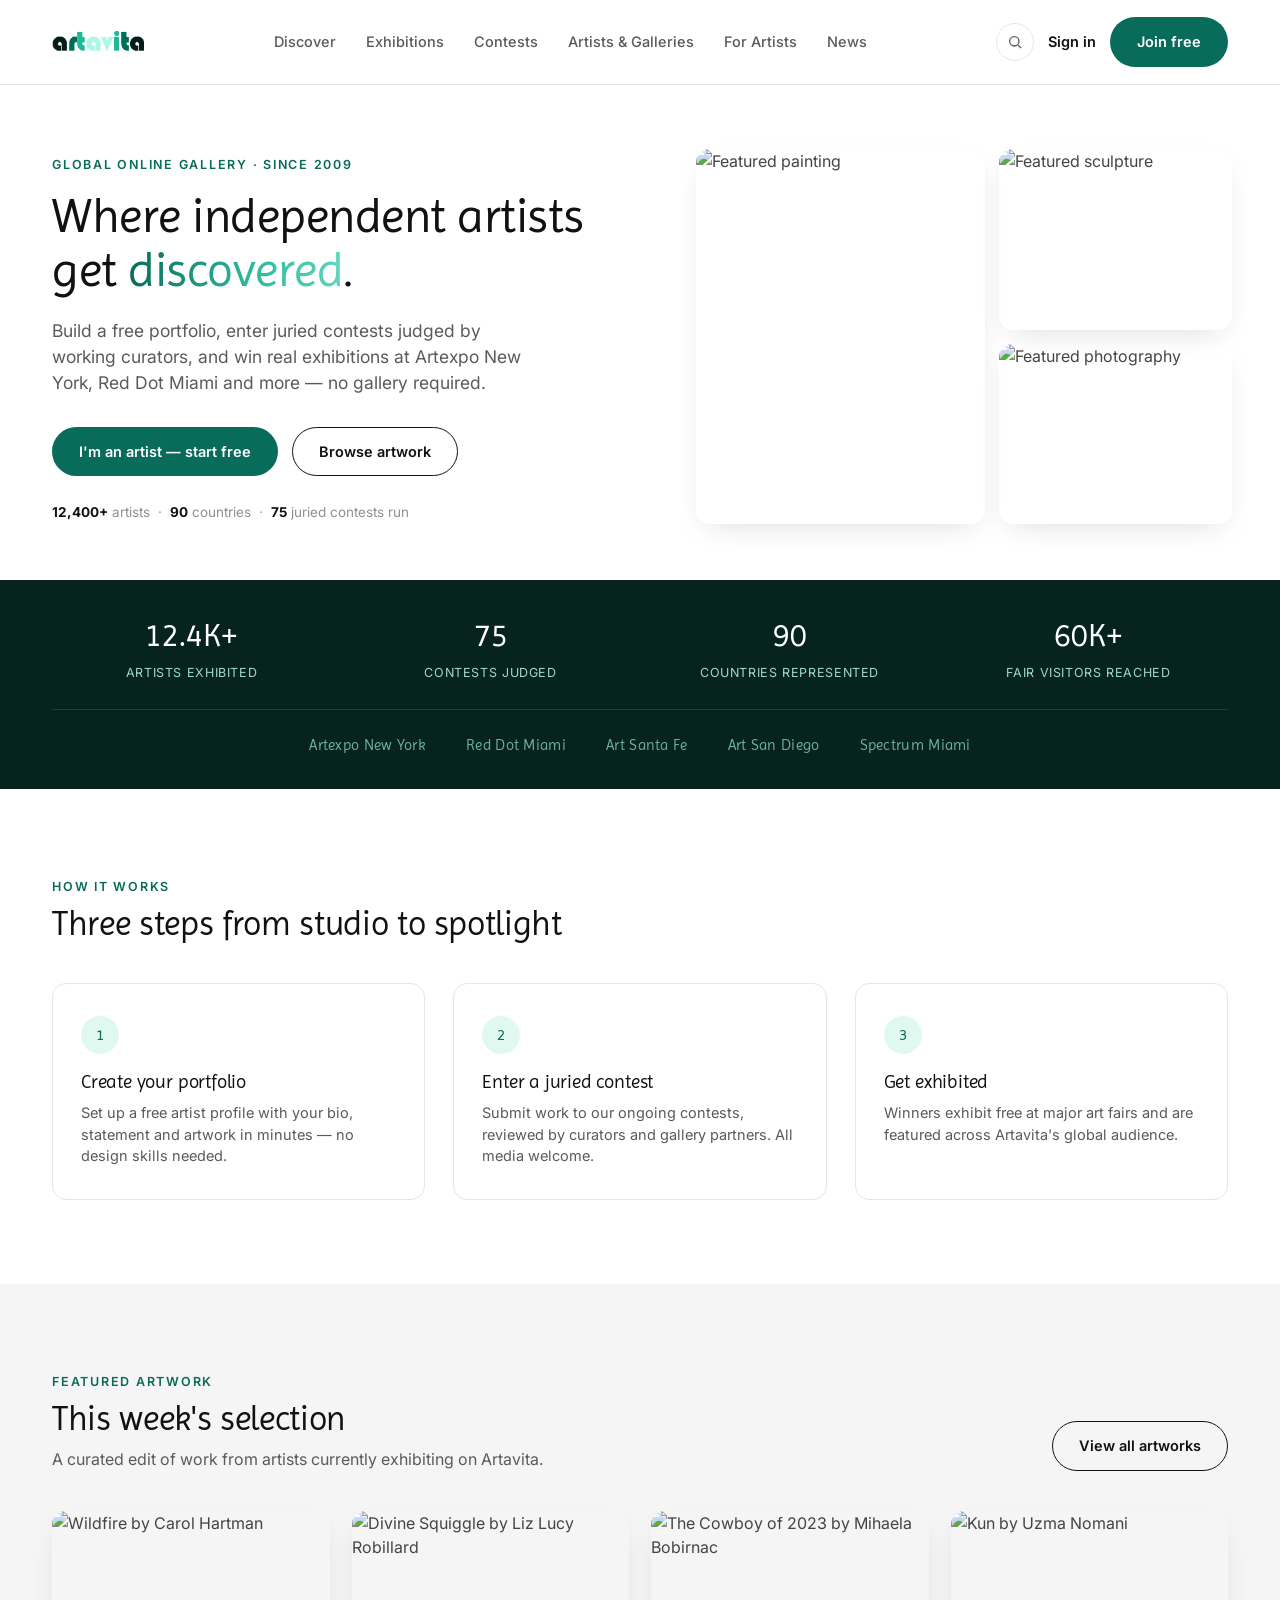
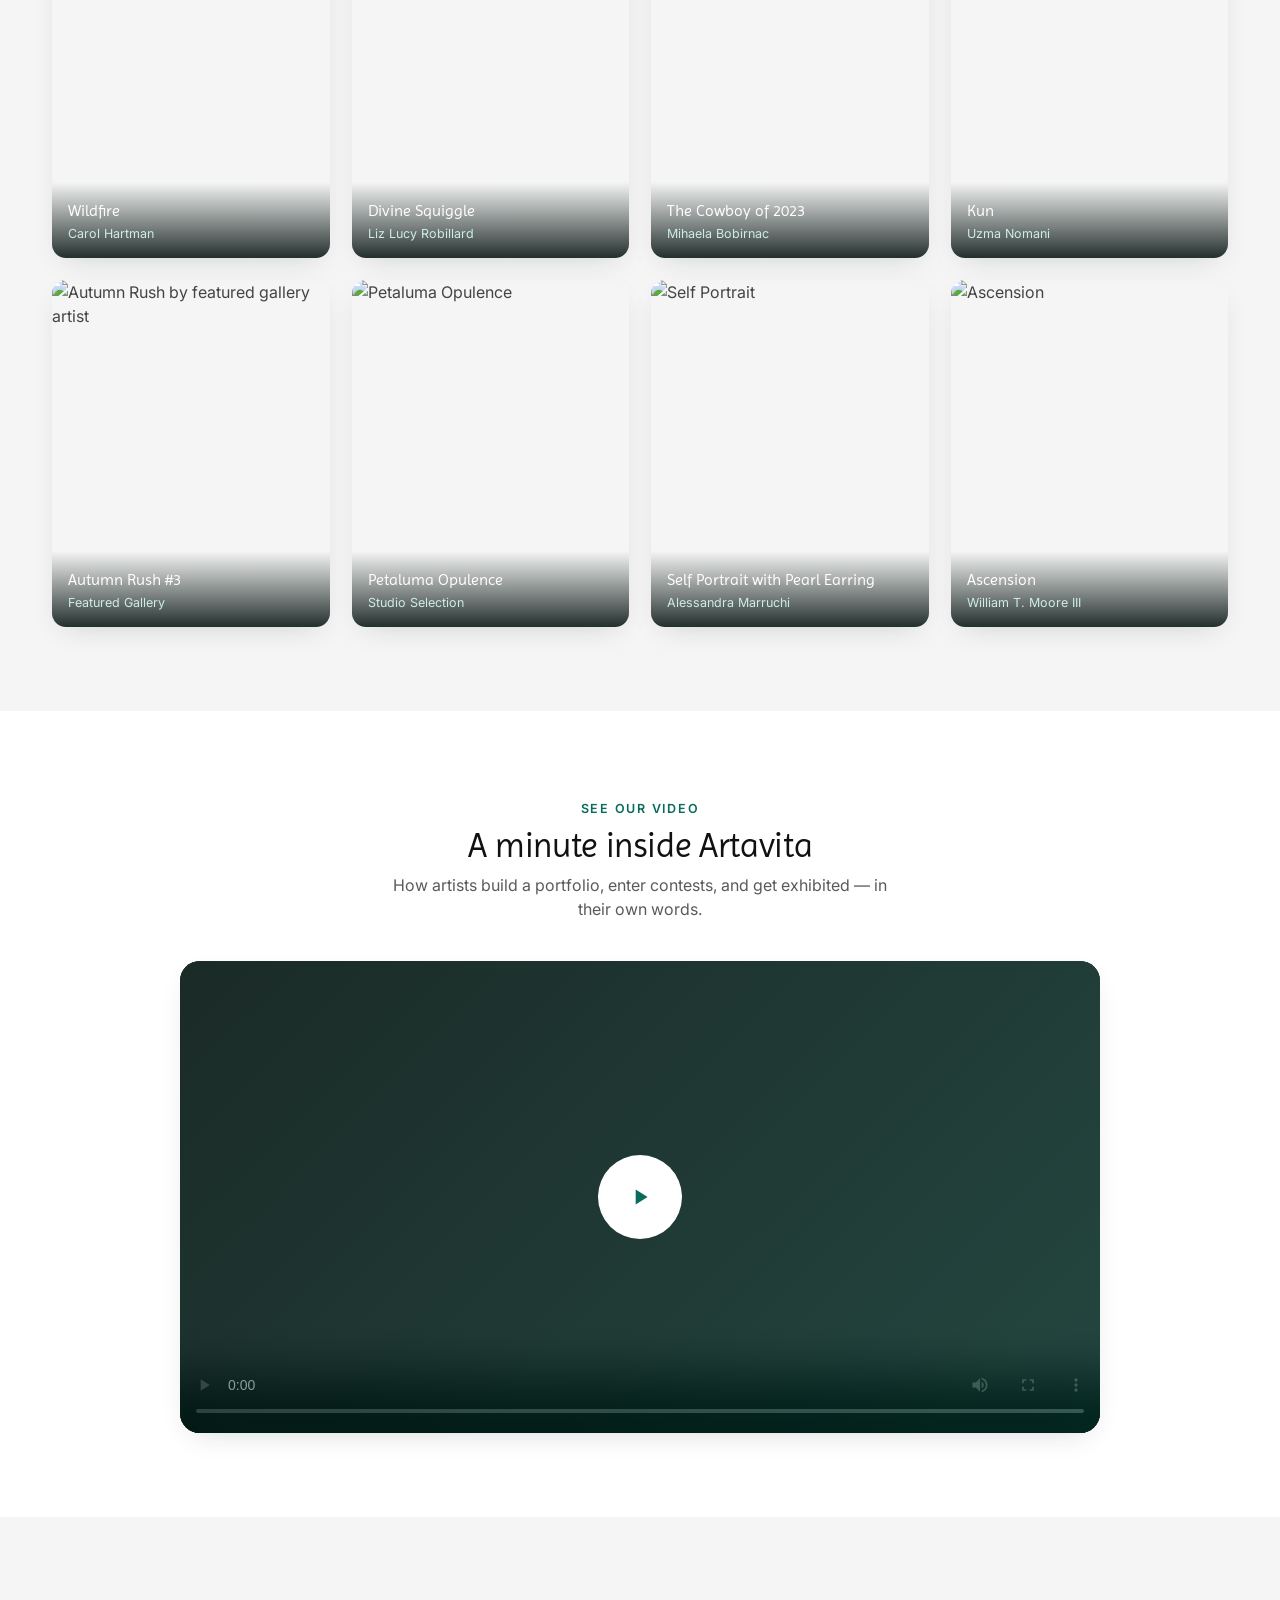
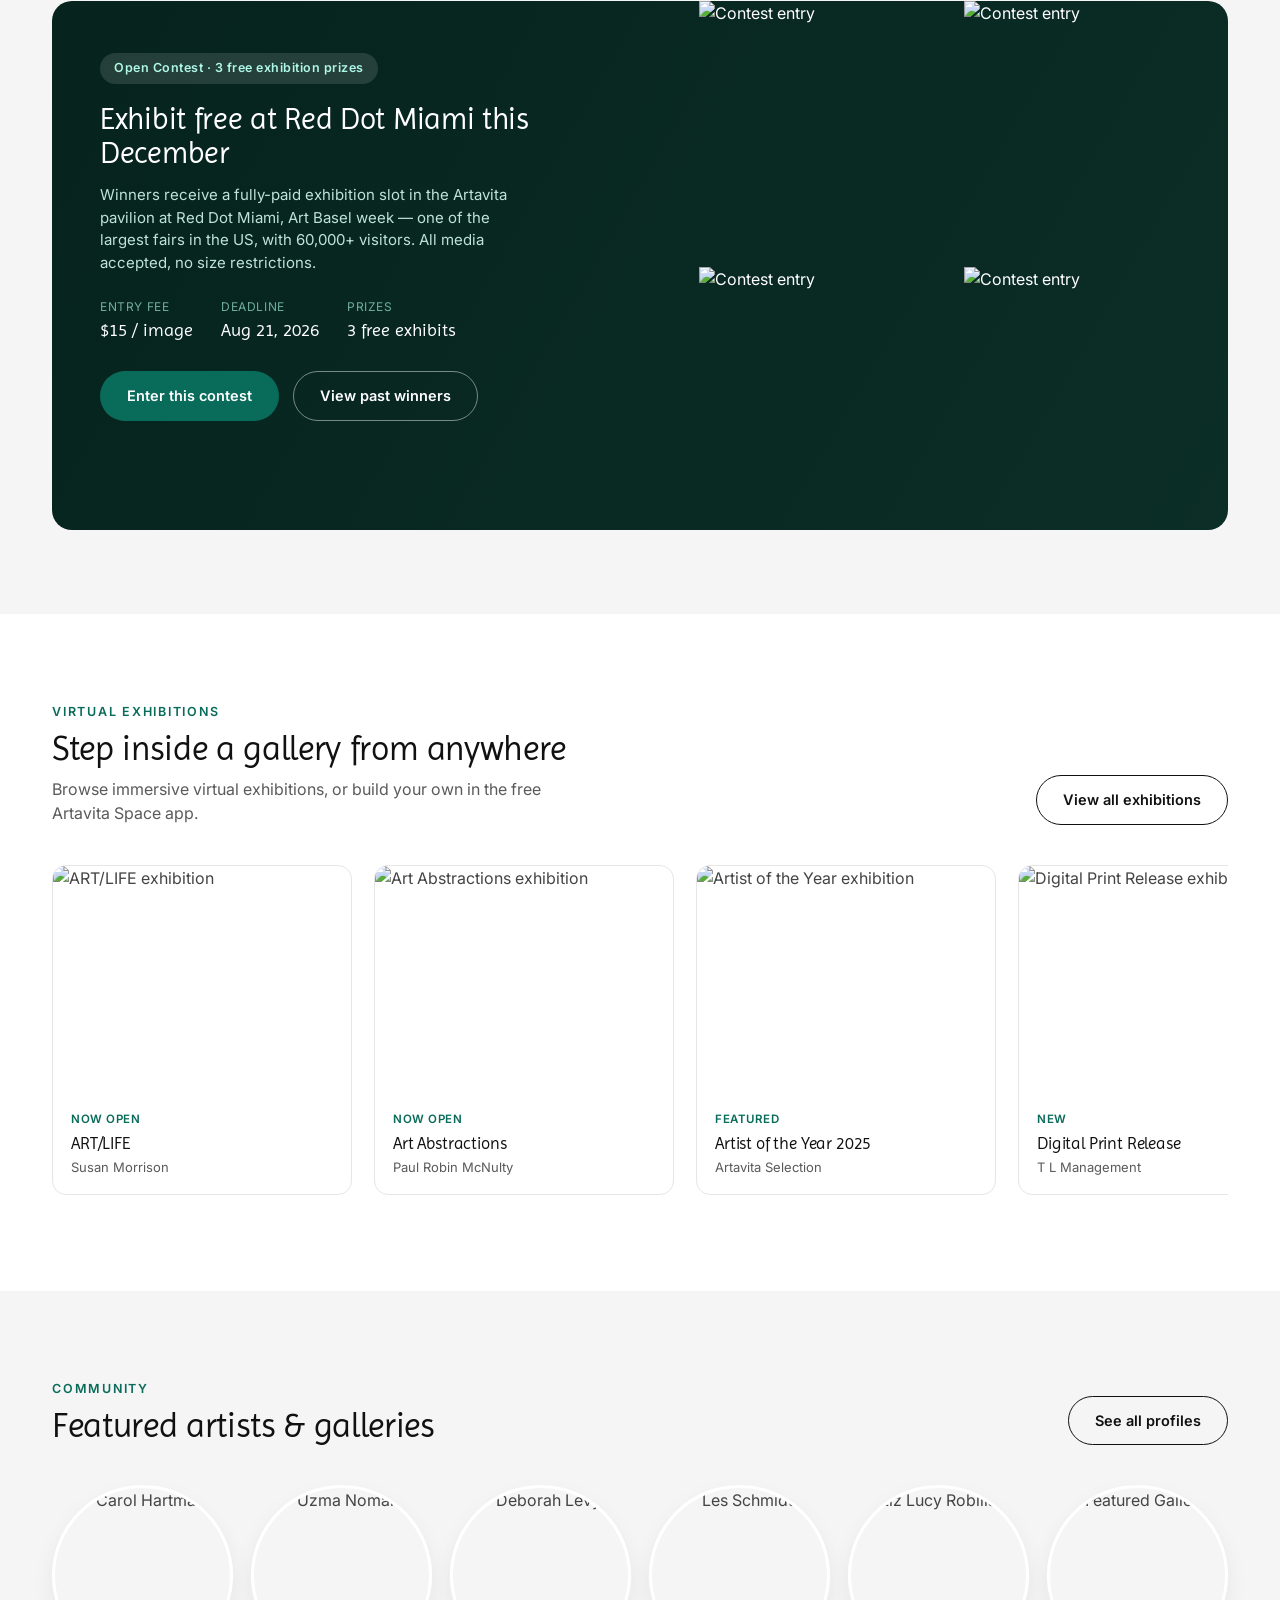
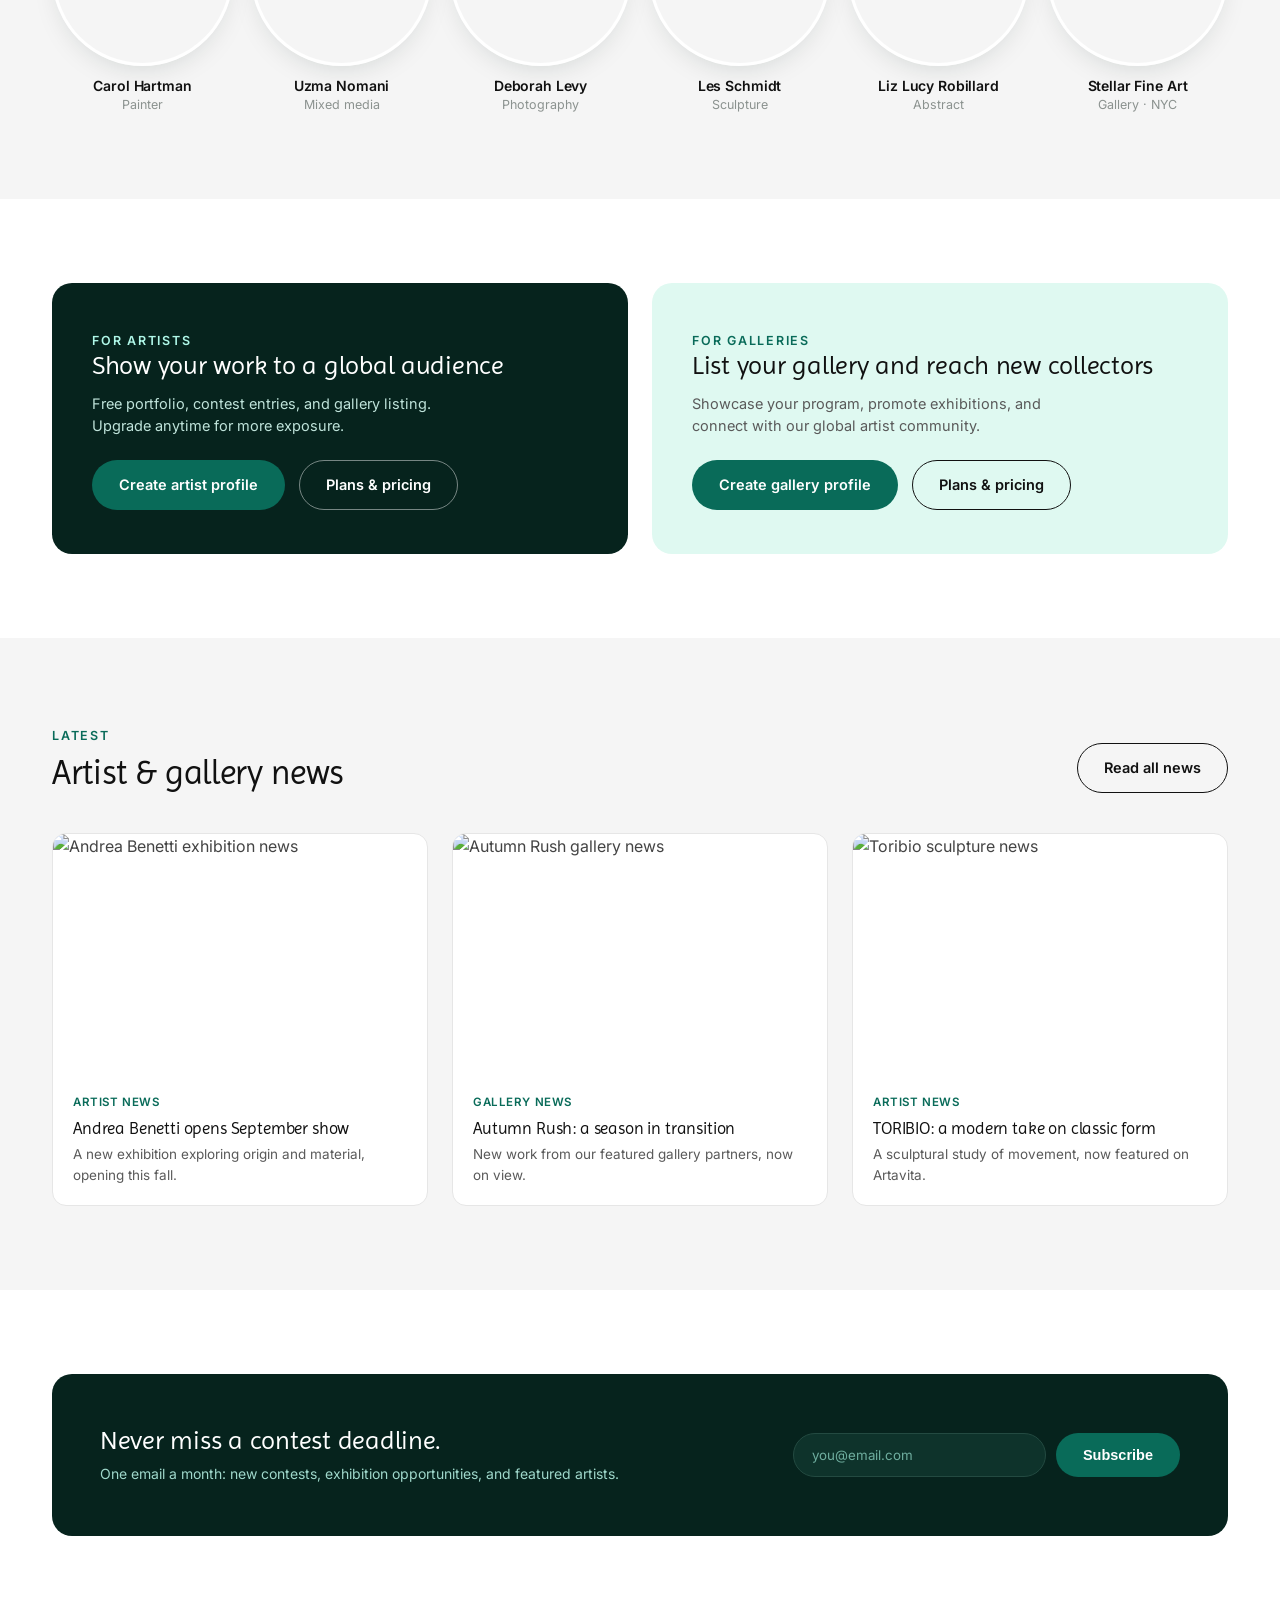
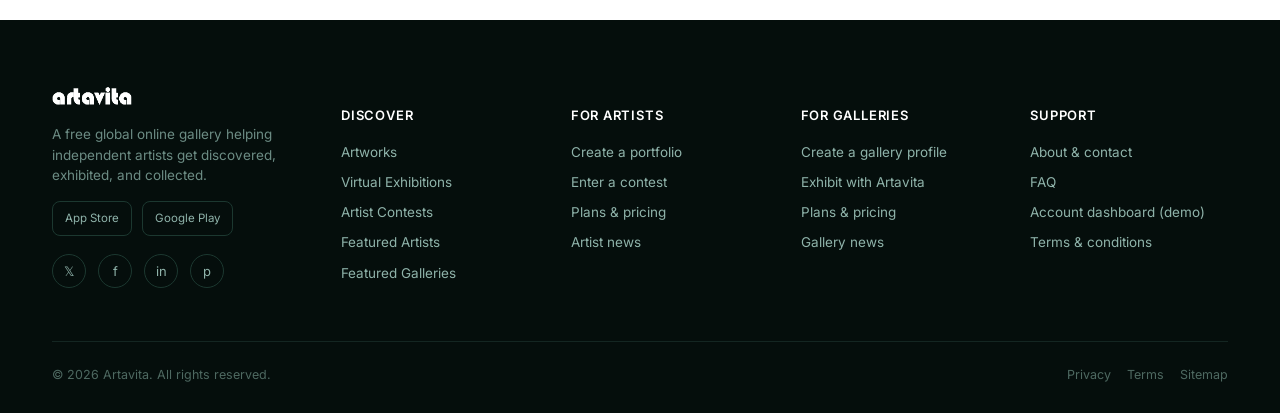
==== commit 02091838: "Replace single-page site with full 11-page portfolio case study" ====
--- a/index.html
+++ b/index.html
@@ -7,481 +7,29 @@
 <link rel="preconnect" href="https://fonts.googleapis.com">
 <link rel="preconnect" href="https://fonts.gstatic.com" crossorigin>
 <link href="https://fonts.googleapis.com/css2?family=Imprima&family=Inter:wght@400;500;600;700&display=swap" rel="stylesheet">
-<style>
-  :root{
-    --bg:#FFFFFF;
-    --bg-alt:#F5F5F5;
-    --panel:#FFFFFF;
-    --ink:#111111;
-    --ink-body:#444444;
-    --ink-soft:#5A5A5A;
-    --ink-faint:#8B928F;
-    --accent:#2BB79A;
-    --accent-dark:#096B59;
-    --accent-tint:#DFF9F1;
-    --accent-tint2:#AFF7E8;
-    --dark-bg:#06231D;
-    --dark-bg2:#0B2E27;
-    --line:#E6E6E6;
-    --radius:14px;
-    --shadow:0 10px 30px -12px rgba(6,35,29,0.18);
-    --ease:cubic-bezier(.22,1,.36,1);
-    --maxw:1240px;
-  }
-  *{box-sizing:border-box;}
-  html{scroll-behavior:smooth;}
-  body{
-    margin:0;
-    background:var(--bg);
-    color:var(--ink-body);
-    font-family:'Inter','Helvetica Neue',Helvetica,Arial,sans-serif;
-    -webkit-font-smoothing:antialiased;
-    line-height:1.5;
-  }
-  h1,h2,h3,h4{
-    font-family:'Imprima','Helvetica Neue',Arial,sans-serif;
-    font-weight:400;
-    color:var(--ink);
-    margin:0;
-    line-height:1.14;
-    letter-spacing:-0.01em;
-  }
-  p{margin:0;}
-  a{color:inherit;text-decoration:none;}
-  img{max-width:100%;display:block;}
-  .wrap{max-width:var(--maxw);margin:0 auto;padding:0 32px;}
-  .eyebrow{
-    font-size:12.5px;
-    letter-spacing:0.14em;
-    text-transform:uppercase;
-    color:var(--accent-dark);
-    font-weight:600;
-    font-family:'Inter',sans-serif;
-  }
-  ::selection{background:var(--accent-tint2);color:var(--dark-bg);}
-
-  /* ---------- reveal on scroll ---------- */
-  .reveal{opacity:0;transform:translateY(26px);transition:opacity .7s var(--ease),transform .7s var(--ease);}
-  .reveal.in-view{opacity:1;transform:translateY(0);}
-  .stagger .reveal:nth-child(1){transition-delay:.02s;}
-  .stagger .reveal:nth-child(2){transition-delay:.09s;}
-  .stagger .reveal:nth-child(3){transition-delay:.16s;}
-  .stagger .reveal:nth-child(4){transition-delay:.23s;}
-  .stagger .reveal:nth-child(5){transition-delay:.30s;}
-  .stagger .reveal:nth-child(6){transition-delay:.37s;}
-  .stagger .reveal:nth-child(7){transition-delay:.44s;}
-  .stagger .reveal:nth-child(8){transition-delay:.51s;}
-
-  /* ---------- buttons ---------- */
-  .btn{
-    position:relative;
-    display:inline-flex;align-items:center;gap:8px;
-    padding:13px 26px;
-    border-radius:999px;
-    font-weight:600;
-    font-size:14.5px;
-    cursor:pointer;
-    border:1.5px solid transparent;
-    overflow:hidden;
-    isolation:isolate;
-    transition:transform .35s var(--ease), box-shadow .35s var(--ease), color .35s var(--ease), border-color .35s var(--ease);
-    white-space:nowrap;
-  }
-  .btn:hover{transform:translateY(-2px);}
-  .btn:active{transform:translateY(0);}
-  .btn::before{
-    content:"";position:absolute;inset:0;z-index:-1;
-    transform:scaleX(0);transform-origin:left;
-    transition:transform .45s var(--ease);
-  }
-  .btn:hover::before{transform:scaleX(1);}
-
-  .btn-primary{background:var(--accent-dark);color:#fff;}
-  .btn-primary::before{background:var(--accent);}
-  .btn-primary:hover{box-shadow:0 10px 24px -8px rgba(9,107,89,0.55);}
-
-  .btn-outline{background:transparent;color:var(--ink);border-color:var(--ink);}
-  .btn-outline::before{background:var(--ink);}
-  .btn-outline:hover{color:#fff;border-color:var(--ink);}
-
-  .btn-outline-light{background:transparent;color:#fff;border-color:rgba(255,255,255,0.45);}
-  .btn-outline-light::before{background:rgba(255,255,255,0.16);}
-  .btn-outline-light:hover{border-color:#fff;}
-
-  .btn-ghost{color:var(--accent-dark);font-weight:600;padding:0;border-radius:0;border:none;}
-  .btn-ghost::before{display:none;}
-  .btn-ghost span.arrow{display:inline-block;transition:transform .35s var(--ease);}
-  .btn-ghost:hover span.arrow{transform:translateX(6px);}
-  .btn-ghost:hover{transform:none;}
-  .btn-ghost{position:relative;}
-  .btn-ghost em{position:absolute;left:0;bottom:-3px;height:1.5px;width:100%;background:var(--accent-dark);transform:scaleX(0);transform-origin:right;transition:transform .35s var(--ease);}
-  .btn-ghost:hover em{transform:scaleX(1);transform-origin:left;}
-
-  /* ---------- Header ---------- */
-  header{
-    position:sticky;top:0;z-index:100;
-    background:rgba(255,255,255,0.9);
-    backdrop-filter:blur(10px);
-    border-bottom:1px solid var(--line);
-    transition:height .3s var(--ease), box-shadow .3s var(--ease);
-  }
-  header.scrolled{box-shadow:0 6px 24px -14px rgba(6,35,29,0.25);}
-  .header-inner{
-    display:flex;align-items:center;justify-content:space-between;
-    height:84px;
-    transition:height .3s var(--ease);
-  }
-  header.scrolled .header-inner{height:66px;}
-  .logo-img{height:30px;width:auto;transition:height .3s var(--ease);}
-  header.scrolled .logo-img{height:24px;}
-  nav.primary-nav{display:flex;align-items:center;gap:30px;}
-  nav.primary-nav a{
-    position:relative;
-    font-size:14.5px;font-weight:500;color:var(--ink-soft);
-    padding:6px 0;
-  }
-  nav.primary-nav a::after{
-    content:"";position:absolute;left:0;bottom:0;height:2px;width:100%;
-    background:var(--accent);transform:scaleX(0);transform-origin:right;
-    transition:transform .3s var(--ease);
-  }
-  nav.primary-nav a:hover{color:var(--ink);}
-  nav.primary-nav a:hover::after{transform:scaleX(1);transform-origin:left;}
-  .header-actions{display:flex;align-items:center;gap:14px;}
-  .icon-btn{
-    width:38px;height:38px;border-radius:50%;
-    display:flex;align-items:center;justify-content:center;
-    border:1px solid var(--line);color:var(--ink-soft);
-    background:#fff;transition:border-color .3s var(--ease), color .3s var(--ease), transform .3s var(--ease);
-  }
-  .icon-btn:hover{border-color:var(--accent);color:var(--accent-dark);transform:translateY(-2px);}
-  .signin-link{font-size:14.5px;font-weight:600;color:var(--ink);position:relative;}
-  .signin-link::after{content:"";position:absolute;left:0;bottom:-3px;height:1.5px;width:100%;background:var(--ink);transform:scaleX(0);transition:transform .3s var(--ease);}
-  .signin-link:hover::after{transform:scaleX(1);}
-  .hamburger{display:none;background:none;border:none;cursor:pointer;padding:6px;}
-  .hamburger span{display:block;width:22px;height:2px;background:var(--ink);margin:5px 0;transition:transform .25s ease, opacity .25s ease;}
-
-  /* ---------- Hero ---------- */
-  .hero{padding:64px 0 56px;}
-  .hero-grid{display:grid;grid-template-columns:1.05fr 0.95fr;gap:56px;align-items:center;}
-  .hero h1{font-size:48px;margin:14px 0 20px;}
-  .hero h1 .grad{
-    background:linear-gradient(90deg,var(--accent-dark),var(--accent) 55%,#5fd6bd);
-    -webkit-background-clip:text;background-clip:text;color:transparent;
-  }
-  .hero p.lead{font-size:17.5px;color:var(--ink-soft);max-width:480px;margin-bottom:30px;}
-  .hero-ctas{display:flex;gap:14px;flex-wrap:wrap;margin-bottom:26px;}
-  .hero-trust{font-size:13.5px;color:var(--ink-faint);}
-  .hero-trust b{color:var(--ink);}
-  .hero-collage{
-    display:grid;grid-template-columns:1.1fr 0.9fr;gap:14px;
-  }
-  .hero-collage .tall{grid-row:span 2;animation:float 6s ease-in-out infinite;}
-  .hero-collage .short:nth-of-type(2){animation:float 7s ease-in-out infinite .4s;}
-  .hero-collage .short:nth-of-type(3){animation:float 6.5s ease-in-out infinite .8s;}
-  @keyframes float{0%,100%{transform:translateY(0);}50%{transform:translateY(-10px);}}
-  .hero-collage figure{margin:0;border-radius:var(--radius);overflow:hidden;box-shadow:var(--shadow);height:100%;}
-  .hero-collage img{
-    width:100%;height:100%;object-fit:cover;
-    transition:transform .6s var(--ease);
-  }
-  .hero-collage figure:hover img{transform:scale(1.07);}
-  .hero-collage .tall figure{aspect-ratio:4/5.2;}
-  .hero-collage .short figure{aspect-ratio:4/3.1;}
-
-  /* ---------- Stats bar ---------- */
-  .stats-bar{
-    background:var(--dark-bg);color:#fff;padding:32px 0;
-  }
-  .stats-grid{display:grid;grid-template-columns:repeat(4,1fr);gap:20px;text-align:center;}
-  .stats-grid .num{font-family:'Imprima',sans-serif;font-size:32px;color:#fff;}
-  .stats-grid .label{font-size:12.5px;color:#9FD8CB;letter-spacing:0.05em;text-transform:uppercase;margin-top:4px;}
-  .fairs-row{
-    display:flex;justify-content:center;gap:40px;flex-wrap:wrap;
-    margin-top:26px;padding-top:24px;border-top:1px solid rgba(255,255,255,0.12);
-    font-family:'Imprima',sans-serif;font-size:15px;color:#6FAE9F;letter-spacing:0.02em;
-  }
-
-  /* ---------- Section shell ---------- */
-  section{padding:84px 0;}
-  .section-head{
-    display:flex;align-items:flex-end;justify-content:space-between;
-    margin-bottom:40px;gap:20px;flex-wrap:wrap;
-  }
-  .section-head h2{font-size:34px;}
-  .section-head p{color:var(--ink-soft);margin-top:8px;max-width:520px;}
-  .alt{background:var(--bg-alt);}
-
-  /* ---------- How it works ---------- */
-  .steps{display:grid;grid-template-columns:repeat(3,1fr);gap:28px;}
-  .step-card{
-    background:var(--panel);border:1px solid var(--line);border-radius:var(--radius);padding:32px 28px;
-    transition:transform .4s var(--ease), box-shadow .4s var(--ease), border-color .4s var(--ease);
-  }
-  .step-card:hover{transform:translateY(-6px);box-shadow:var(--shadow);border-color:var(--accent-tint2);}
-  .step-num{
-    width:38px;height:38px;border-radius:50%;background:var(--accent-tint);color:var(--accent-dark);
-    display:flex;align-items:center;justify-content:center;font-family:'Imprima',sans-serif;font-weight:400;margin-bottom:18px;
-    transition:background .4s var(--ease), color .4s var(--ease);
-  }
-  .step-card:hover .step-num{background:var(--accent-dark);color:#fff;}
-  .step-card h3{font-size:19px;margin-bottom:8px;font-weight:400;}
-  .step-card p{color:var(--ink-soft);font-size:14.5px;}
-
-  /* ---------- Artwork grid ---------- */
-  .art-grid{display:grid;grid-template-columns:repeat(4,1fr);gap:22px;}
-  .art-card{
-    position:relative;border-radius:var(--radius);overflow:hidden;box-shadow:var(--shadow);cursor:pointer;
-    transition:transform .5s var(--ease);
-  }
-  .art-card:hover{transform:translateY(-6px);}
-  .art-card img{aspect-ratio:4/5;object-fit:cover;transition:transform .7s var(--ease), filter .5s ease;}
-  .art-card:hover img{transform:scale(1.09);filter:saturate(1.1);}
-  .art-card .tint{
-    position:absolute;inset:0;background:linear-gradient(135deg,rgba(9,107,89,0.35),rgba(43,183,154,0.15));
-    opacity:0;transition:opacity .4s ease;
-  }
-  .art-card:hover .tint{opacity:1;}
-  .art-card .view-icon{
-    position:absolute;top:50%;left:50%;width:46px;height:46px;border-radius:50%;
-    background:rgba(255,255,255,0.92);color:var(--accent-dark);
-    display:flex;align-items:center;justify-content:center;
-    transform:translate(-50%,-50%) scale(0.6);opacity:0;
-    transition:transform .4s var(--ease), opacity .4s var(--ease);
-  }
-  .art-card:hover .view-icon{opacity:1;transform:translate(-50%,-50%) scale(1);}
-  .art-overlay{
-    position:absolute;left:0;right:0;bottom:0;padding:18px 16px 14px;
-    background:linear-gradient(180deg,transparent, rgba(6,20,17,0.88));
-    color:#fff;
-  }
-  .art-overlay .title{font-family:'Imprima',sans-serif;font-size:15.5px;}
-  .art-overlay .artist{font-size:12.5px;color:#CDECE4;margin-top:2px;}
-  .grid-footer{text-align:center;margin-top:40px;}
-
-  /* ---------- Video section ---------- */
-  .video-shell{
-    position:relative;border-radius:20px;overflow:hidden;box-shadow:var(--shadow);
-    background:var(--dark-bg);aspect-ratio:16/8.2;max-width:920px;margin:0 auto;
-  }
-  .video-shell video{width:100%;height:100%;object-fit:cover;display:block;}
-  .video-cover{
-    position:absolute;inset:0;display:flex;align-items:center;justify-content:center;
-    background:linear-gradient(135deg,rgba(6,35,29,0.55),rgba(9,107,89,0.35));
-    cursor:pointer;transition:opacity .5s ease;
-  }
-  .video-cover.hide{opacity:0;pointer-events:none;}
-  .play-btn{
-    width:84px;height:84px;border-radius:50%;background:#fff;color:var(--accent-dark);
-    display:flex;align-items:center;justify-content:center;
-    box-shadow:0 0 0 0 rgba(255,255,255,0.55);
-    animation:pulse 2.4s ease-in-out infinite;
-    transition:transform .3s var(--ease);
-  }
-  .video-cover:hover .play-btn{transform:scale(1.08);}
-  @keyframes pulse{
-    0%{box-shadow:0 0 0 0 rgba(255,255,255,0.45);}
-    70%{box-shadow:0 0 0 22px rgba(255,255,255,0);}
-    100%{box-shadow:0 0 0 0 rgba(255,255,255,0);}
-  }
-
-  /* ---------- Contest spotlight ---------- */
-  .contest-card{
-    background:linear-gradient(120deg,var(--dark-bg),var(--dark-bg2));
-    border-radius:20px;color:#fff;
-    display:grid;grid-template-columns:1.1fr 0.9fr;overflow:hidden;
-  }
-  .contest-copy{padding:52px 48px;}
-  .contest-badge{
-    display:inline-block;background:rgba(255,255,255,0.12);color:var(--accent-tint2);
-    padding:6px 14px;border-radius:999px;font-size:12.5px;font-weight:600;letter-spacing:.04em;margin-bottom:18px;
-    animation:badgepulse 2.6s ease-in-out infinite;
-  }
-  @keyframes badgepulse{0%,100%{background:rgba(255,255,255,0.12);}50%{background:rgba(175,247,232,0.22);}}
-  .contest-copy h2{color:#fff;font-size:30px;margin-bottom:14px;}
-  .contest-copy p{color:#BFE3DA;font-size:15px;margin-bottom:24px;max-width:440px;}
-  .contest-meta{display:flex;gap:28px;margin-bottom:28px;flex-wrap:wrap;}
-  .contest-meta div span{display:block;font-size:12px;color:#6FAE9F;text-transform:uppercase;letter-spacing:.05em;}
-  .contest-meta div b{font-family:'Imprima',sans-serif;font-size:18px;font-weight:400;}
-  .contest-ctas{display:flex;gap:14px;flex-wrap:wrap;}
-  .contest-entries{
-    display:grid;grid-template-columns:repeat(2,1fr);gap:2px;
-  }
-  .contest-entries a{overflow:hidden;display:block;}
-  .contest-entries img{width:100%;height:100%;object-fit:cover;aspect-ratio:1/1;transition:transform .6s var(--ease);}
-  .contest-entries a:hover img{transform:scale(1.12);}
-
-  /* ---------- Exhibitions carousel ---------- */
-  .carousel{display:flex;gap:22px;overflow-x:auto;padding-bottom:12px;scroll-snap-type:x mandatory;}
-  .carousel::-webkit-scrollbar{height:6px;}
-  .carousel::-webkit-scrollbar-thumb{background:var(--line);border-radius:10px;}
-  .exhibit-card{
-    flex:0 0 300px;scroll-snap-align:start;
-    background:var(--panel);border-radius:var(--radius);overflow:hidden;border:1px solid var(--line);
-    transition:transform .4s var(--ease), box-shadow .4s var(--ease);
-  }
-  .exhibit-card:hover{transform:translateY(-6px);box-shadow:var(--shadow);}
-  .exhibit-card .imgwrap{overflow:hidden;}
-  .exhibit-card img{aspect-ratio:4/3;object-fit:cover;transition:transform .6s var(--ease);}
-  .exhibit-card:hover img{transform:scale(1.08);}
-  .exhibit-info{padding:16px 18px;}
-  .exhibit-info .tag{font-size:11.5px;color:var(--accent-dark);font-weight:600;text-transform:uppercase;letter-spacing:.05em;}
-  .exhibit-info h4{font-size:16.5px;margin:6px 0 4px;font-weight:400;font-family:'Imprima',sans-serif;}
-  .exhibit-info p{font-size:13px;color:var(--ink-soft);}
-  .exhibit-cta{
-    flex:0 0 300px;scroll-snap-align:start;
-    border:1.5px dashed var(--accent);border-radius:var(--radius);
-    display:flex;flex-direction:column;align-items:center;justify-content:center;text-align:center;
-    padding:24px;gap:12px;color:var(--ink-soft);background:var(--accent-tint);
-    transition:background .4s ease;
-  }
-  .exhibit-cta:hover{background:var(--accent-tint2);}
-
-  /* ---------- Artists / Galleries ---------- */
-  .people-grid{display:grid;grid-template-columns:repeat(6,1fr);gap:18px;}
-  .people-card{text-align:center;}
-  .people-card .avatar{
-    position:relative;width:100%;aspect-ratio:1/1;border-radius:50%;overflow:hidden;
-    border:3px solid #fff;box-shadow:var(--shadow);margin-bottom:12px;
-    transition:transform .4s var(--ease);
-  }
-  .people-card:hover .avatar{transform:translateY(-6px);}
-  .people-card img{width:100%;height:100%;object-fit:cover;transition:transform .6s var(--ease);}
-  .people-card:hover img{transform:scale(1.12);}
-  .people-card h4{font-size:14px;font-weight:600;font-family:'Inter',sans-serif;}
-  .people-card p{font-size:12.5px;color:var(--ink-faint);margin-top:2px;}
-
-  /* ---------- Dual CTA ---------- */
-  .dual-cta{display:grid;grid-template-columns:1fr 1fr;gap:24px;}
-  .cta-panel{
-    border-radius:20px;padding:44px 40px;position:relative;overflow:hidden;
-    transition:transform .4s var(--ease);
-  }
-  .cta-panel:hover{transform:translateY(-4px);}
-  .cta-panel.artist{background:var(--dark-bg);color:#fff;}
-  .cta-panel.gallery{background:var(--accent-tint);color:var(--ink);}
-  .cta-panel h3{font-size:26px;margin-bottom:12px;font-weight:400;}
-  .cta-panel.artist h3{color:#fff;}
-  .cta-panel p{font-size:14.5px;margin-bottom:24px;max-width:360px;}
-  .cta-panel.artist p{color:#BFE3DA;}
-  .cta-panel.gallery p{color:var(--ink-soft);}
-  .cta-row{display:flex;gap:14px;flex-wrap:wrap;}
-
-  /* ---------- News ---------- */
-  .news-grid{display:grid;grid-template-columns:repeat(3,1fr);gap:24px;}
-  .news-card{
-    background:var(--panel);border:1px solid var(--line);border-radius:var(--radius);overflow:hidden;
-    transition:transform .4s var(--ease), box-shadow .4s var(--ease);
-  }
-  .news-card:hover{transform:translateY(-6px);box-shadow:var(--shadow);}
-  .news-card .imgwrap{overflow:hidden;}
-  .news-card img{aspect-ratio:16/10;object-fit:cover;transition:transform .6s var(--ease);}
-  .news-card:hover img{transform:scale(1.08);}
-  .news-body{padding:20px;}
-  .news-body .tag{font-size:11.5px;color:var(--accent-dark);text-transform:uppercase;font-weight:600;letter-spacing:.05em;}
-  .news-body h4{font-family:'Imprima',sans-serif;font-size:16.5px;margin:8px 0 6px;font-weight:400;}
-  .news-body p{font-size:13.5px;color:var(--ink-soft);}
-
-  /* ---------- Newsletter ---------- */
-  .newsletter{
-    background:var(--dark-bg);color:#fff;border-radius:20px;
-    padding:52px 48px;display:flex;align-items:center;justify-content:space-between;gap:30px;flex-wrap:wrap;
-  }
-  .newsletter h3{color:#fff;font-size:26px;max-width:380px;font-weight:400;}
-  .newsletter p{color:#9FD8CB;margin-top:8px;font-size:14px;}
-  .newsletter form{display:flex;gap:10px;flex-wrap:wrap;}
-  .newsletter input{
-    padding:13px 18px;border-radius:999px;border:1px solid #234A41;background:#0E332B;color:#fff;min-width:240px;font-family:inherit;
-    transition:border-color .3s ease;
-  }
-  .newsletter input:focus{outline:none;border-color:var(--accent);}
-  .newsletter input::placeholder{color:#6FAE9F;}
-
-  /* ---------- Footer ---------- */
-  footer{background:#050E0C;color:#8FB3AA;padding:64px 0 28px;font-size:13.5px;}
-  .footer-grid{display:grid;grid-template-columns:1.3fr repeat(4,1fr);gap:32px;margin-bottom:48px;}
-  .footer-brand p{margin-top:14px;color:#6C8C84;max-width:260px;}
-  .footer-col h5{color:#fff;font-size:13px;text-transform:uppercase;letter-spacing:.06em;margin-bottom:16px;font-weight:600;font-family:'Inter',sans-serif;}
-  .footer-col a{display:block;color:#8FB3AA;margin-bottom:10px;position:relative;width:fit-content;transition:color .3s ease;}
-  .footer-col a:hover{color:#fff;}
-  .app-badges{display:flex;gap:10px;margin-top:16px;}
-  .app-badges div{border:1px solid #1C3830;border-radius:8px;padding:8px 12px;font-size:11.5px;color:#8FB3AA;transition:border-color .3s ease,color .3s ease;}
-  .app-badges div:hover{border-color:var(--accent);color:#fff;}
-  .social-row{display:flex;gap:12px;margin-top:18px;}
-  .social-row a{
-    width:34px;height:34px;border-radius:50%;border:1px solid #1C3830;
-    display:flex;align-items:center;justify-content:center;font-size:13px;
-    transition:border-color .3s ease,background .3s ease,transform .3s ease;
-  }
-  .social-row a:hover{border-color:var(--accent);background:var(--accent-dark);transform:translateY(-3px);}
-  .footer-bottom{
-    border-top:1px solid #142622;padding-top:24px;
-    display:flex;justify-content:space-between;flex-wrap:wrap;gap:12px;color:#4E6961;font-size:12.5px;
-  }
-  .footer-bottom a{color:#4E6961;margin-left:16px;}
-  .footer-bottom a:hover{color:#fff;}
-
-  /* ---------- Mobile ---------- */
-  @media (max-width:1024px){
-    .hero-grid{grid-template-columns:1fr;}
-    .hero-collage{order:-1;}
-    .art-grid{grid-template-columns:repeat(3,1fr);}
-    .people-grid{grid-template-columns:repeat(4,1fr);}
-    .footer-grid{grid-template-columns:1fr 1fr;}
-    .stats-grid{grid-template-columns:repeat(4,1fr);}
-  }
-  @media (max-width:860px){
-    nav.primary-nav{display:none;}
-    .hamburger{display:block;}
-    .contest-card{grid-template-columns:1fr;}
-    .contest-entries{display:none;}
-    .dual-cta{grid-template-columns:1fr;}
-    .steps{grid-template-columns:1fr;}
-    .header-actions .icon-btn,
-    .header-actions .signin-link{display:none;}
-    .header-actions{gap:10px;}
-  }
-  @media (max-width:640px){
-    .wrap{padding:0 20px;}
-    .hero h1{font-size:33px;}
-    .art-grid{grid-template-columns:repeat(2,1fr);}
-    .people-grid{grid-template-columns:repeat(3,1fr);}
-    .stats-grid{grid-template-columns:repeat(2,1fr);}
-    section{padding:56px 0;}
-    .section-head h2{font-size:26px;}
-    .footer-grid{grid-template-columns:1fr 1fr;gap:28px;}
-    .newsletter{padding:36px 26px;}
-    .contest-copy{padding:34px 26px;}
-    .video-shell{aspect-ratio:16/12;}
-  }
-
-  @media (prefers-reduced-motion: reduce){
-    *{animation-duration:0.001ms !important;animation-iteration-count:1 !important;transition-duration:0.001ms !important;}
-    .reveal{opacity:1;transform:none;}
-  }
-</style>
+<link rel="stylesheet" href="assets/styles.css">
 </head>
 <body>
 
 <header id="site-header">
   <div class="wrap header-inner">
-    <a href="#" class="logo">
-      <img class="logo-img" src="[data-uri]" alt="Artavita">
+    <a href="index.html" class="logo">
+      <img class="logo-img" src="assets/logo-color.png" alt="Artavita">
     </a>
     <nav class="primary-nav">
-      <a href="#discover">Discover</a>
-      <a href="#exhibitions">Exhibitions</a>
-      <a href="#contests">Contests</a>
-      <a href="#artists">Artists &amp; Galleries</a>
-      <a href="#for-artists">For Artists</a>
-      <a href="#news">News</a>
+      <a href="artworks.html">Discover</a>
+      <a href="index.html#exhibitions">Exhibitions</a>
+      <a href="index.html#contests">Contests</a>
+      <a href="artists.html">Artists &amp; Galleries</a>
+      <a href="index.html#for-artists">For Artists</a>
+      <a href="news-post.html">News</a>
     </nav>
     <div class="header-actions">
       <button class="icon-btn" title="Search" aria-label="Search">
         <svg width="16" height="16" viewBox="0 0 24 24" fill="none" stroke="currentColor" stroke-width="2"><circle cx="11" cy="11" r="7"/><line x1="21" y1="21" x2="16.65" y2="16.65"/></svg>
       </button>
-      <a href="#" class="signin-link">Sign in</a>
-      <a href="#" class="btn btn-primary">Join free</a>
+      <a href="signin.html" class="signin-link">Sign in</a>
+      <a href="signin.html" class="btn btn-primary">Join free</a>
       <button class="hamburger" aria-label="Menu"><span></span><span></span><span></span></button>
     </div>
   </div>
@@ -494,8 +42,8 @@
       <h1>Where independent artists get <span class="grad">discovered</span>.</h1>
       <p class="lead">Build a free portfolio, enter juried contests judged by working curators, and win real exhibitions at Artexpo New York, Red Dot Miami and more &mdash; no gallery required.</p>
       <div class="hero-ctas">
-        <a href="#" class="btn btn-primary">I'm an artist &mdash; start free</a>
-        <a href="#discover" class="btn btn-outline">Browse artwork</a>
+        <a href="signin.html" class="btn btn-primary">I'm an artist &mdash; start free</a>
+        <a href="artworks.html" class="btn btn-outline">Browse artwork</a>
       </div>
       <p class="hero-trust"><b>12,400+</b> artists &nbsp;·&nbsp; <b>90</b> countries &nbsp;·&nbsp; <b>75</b> juried contests run</p>
     </div>
@@ -557,17 +105,17 @@
         <h2 style="margin-top:8px;">This week's selection</h2>
         <p>A curated edit of work from artists currently exhibiting on Artavita.</p>
       </div>
-      <a href="#" class="btn btn-outline">View all artworks</a>
+      <a href="artworks.html" class="btn btn-outline">View all artworks</a>
     </div>
     <div class="art-grid stagger">
-      <div class="art-card reveal"><img src="https://picsum.photos/seed/art1/500/620" alt="Wildfire by Carol Hartman"><div class="tint"></div><div class="view-icon">＋</div><div class="art-overlay"><div class="title">Wildfire</div><div class="artist">Carol Hartman</div></div></div>
-      <div class="art-card reveal"><img src="https://picsum.photos/seed/art2/500/620" alt="Divine Squiggle by Liz Lucy Robillard"><div class="tint"></div><div class="view-icon">＋</div><div class="art-overlay"><div class="title">Divine Squiggle</div><div class="artist">Liz Lucy Robillard</div></div></div>
-      <div class="art-card reveal"><img src="https://picsum.photos/seed/art3/500/620" alt="The Cowboy of 2023 by Mihaela Bobirnac"><div class="tint"></div><div class="view-icon">＋</div><div class="art-overlay"><div class="title">The Cowboy of 2023</div><div class="artist">Mihaela Bobirnac</div></div></div>
-      <div class="art-card reveal"><img src="https://picsum.photos/seed/art4/500/620" alt="Kun by Uzma Nomani"><div class="tint"></div><div class="view-icon">＋</div><div class="art-overlay"><div class="title">Kun</div><div class="artist">Uzma Nomani</div></div></div>
-      <div class="art-card reveal"><img src="https://picsum.photos/seed/art5/500/620" alt="Autumn Rush by featured gallery artist"><div class="tint"></div><div class="view-icon">＋</div><div class="art-overlay"><div class="title">Autumn Rush #3</div><div class="artist">Featured Gallery</div></div></div>
-      <div class="art-card reveal"><img src="https://picsum.photos/seed/art6/500/620" alt="Petaluma Opulence"><div class="tint"></div><div class="view-icon">＋</div><div class="art-overlay"><div class="title">Petaluma Opulence</div><div class="artist">Studio Selection</div></div></div>
-      <div class="art-card reveal"><img src="https://picsum.photos/seed/art7/500/620" alt="Self Portrait"><div class="tint"></div><div class="view-icon">＋</div><div class="art-overlay"><div class="title">Self Portrait with Pearl Earring</div><div class="artist">Alessandra Marruchi</div></div></div>
-      <div class="art-card reveal"><img src="https://picsum.photos/seed/art8/500/620" alt="Ascension"><div class="tint"></div><div class="view-icon">＋</div><div class="art-overlay"><div class="title">Ascension</div><div class="artist">William T. Moore III</div></div></div>
+      <a href="artwork-detail.html" class="art-card reveal"><img src="https://picsum.photos/seed/art1/500/620" alt="Wildfire by Carol Hartman"><div class="tint"></div><div class="view-icon">＋</div><div class="art-overlay"><div class="title">Wildfire</div><div class="artist">Carol Hartman</div></div></a>
+      <a href="artwork-detail.html" class="art-card reveal"><img src="https://picsum.photos/seed/art2/500/620" alt="Divine Squiggle by Liz Lucy Robillard"><div class="tint"></div><div class="view-icon">＋</div><div class="art-overlay"><div class="title">Divine Squiggle</div><div class="artist">Liz Lucy Robillard</div></div></a>
+      <a href="artwork-detail.html" class="art-card reveal"><img src="https://picsum.photos/seed/art3/500/620" alt="The Cowboy of 2023 by Mihaela Bobirnac"><div class="tint"></div><div class="view-icon">＋</div><div class="art-overlay"><div class="title">The Cowboy of 2023</div><div class="artist">Mihaela Bobirnac</div></div></a>
+      <a href="artwork-detail.html" class="art-card reveal"><img src="https://picsum.photos/seed/art4/500/620" alt="Kun by Uzma Nomani"><div class="tint"></div><div class="view-icon">＋</div><div class="art-overlay"><div class="title">Kun</div><div class="artist">Uzma Nomani</div></div></a>
+      <a href="artwork-detail.html" class="art-card reveal"><img src="https://picsum.photos/seed/art5/500/620" alt="Autumn Rush by featured gallery artist"><div class="tint"></div><div class="view-icon">＋</div><div class="art-overlay"><div class="title">Autumn Rush #3</div><div class="artist">Featured Gallery</div></div></a>
+      <a href="artwork-detail.html" class="art-card reveal"><img src="https://picsum.photos/seed/art6/500/620" alt="Petaluma Opulence"><div class="tint"></div><div class="view-icon">＋</div><div class="art-overlay"><div class="title">Petaluma Opulence</div><div class="artist">Studio Selection</div></div></a>
+      <a href="artwork-detail.html" class="art-card reveal"><img src="https://picsum.photos/seed/art7/500/620" alt="Self Portrait"><div class="tint"></div><div class="view-icon">＋</div><div class="art-overlay"><div class="title">Self Portrait with Pearl Earring</div><div class="artist">Alessandra Marruchi</div></div></a>
+      <a href="artwork-detail.html" class="art-card reveal"><img src="https://picsum.photos/seed/art8/500/620" alt="Ascension"><div class="tint"></div><div class="view-icon">＋</div><div class="art-overlay"><div class="title">Ascension</div><div class="artist">William T. Moore III</div></div></a>
     </div>
   </div>
 </section>
@@ -607,15 +155,15 @@
           <div><span>Prizes</span><b>3 free exhibits</b></div>
         </div>
         <div class="contest-ctas">
-          <a href="#" class="btn btn-primary">Enter this contest</a>
-          <a href="#" class="btn btn-outline-light">View past winners</a>
+          <a href="contest-entry.html" class="btn btn-primary">Enter this contest</a>
+          <a href="artists.html" class="btn btn-outline-light">View past winners</a>
         </div>
       </div>
       <div class="contest-entries">
-        <a href="#"><img src="https://picsum.photos/seed/entry1/300/300" alt="Contest entry"></a>
-        <a href="#"><img src="https://picsum.photos/seed/entry2/300/300" alt="Contest entry"></a>
-        <a href="#"><img src="https://picsum.photos/seed/entry3/300/300" alt="Contest entry"></a>
-        <a href="#"><img src="https://picsum.photos/seed/entry4/300/300" alt="Contest entry"></a>
+        <a href="artworks.html"><img src="https://picsum.photos/seed/entry1/300/300" alt="Contest entry"></a>
+        <a href="artworks.html"><img src="https://picsum.photos/seed/entry2/300/300" alt="Contest entry"></a>
+        <a href="artworks.html"><img src="https://picsum.photos/seed/entry3/300/300" alt="Contest entry"></a>
+        <a href="artworks.html"><img src="https://picsum.photos/seed/entry4/300/300" alt="Contest entry"></a>
       </div>
     </div>
   </div>
@@ -629,7 +177,7 @@
         <h2 style="margin-top:8px;">Step inside a gallery from anywhere</h2>
         <p>Browse immersive virtual exhibitions, or build your own in the free Artavita Space app.</p>
       </div>
-      <a href="#" class="btn btn-outline">View all exhibitions</a>
+      <a href="artworks.html" class="btn btn-outline">View all exhibitions</a>
     </div>
     <div class="carousel">
       <div class="exhibit-card">
@@ -651,7 +199,7 @@
       <div class="exhibit-cta">
         <h4 style="font-family:'Imprima',sans-serif;font-size:17px;font-weight:400;">Build your own</h4>
         <p style="font-size:13px;">Free with the Artavita Space app on iOS, Android, Mac and Web.</p>
-        <a href="#" class="btn btn-primary" style="padding:10px 18px;">Create a virtual exhibition</a>
+        <a href="signin.html" class="btn btn-primary" style="padding:10px 18px;">Create a virtual exhibition</a>
       </div>
     </div>
   </div>
@@ -664,15 +212,15 @@
         <span class="eyebrow">Community</span>
         <h2 style="margin-top:8px;">Featured artists &amp; galleries</h2>
       </div>
-      <a href="#" class="btn btn-outline">See all profiles</a>
+      <a href="artists.html" class="btn btn-outline">See all profiles</a>
     </div>
     <div class="people-grid stagger">
-      <div class="people-card reveal"><div class="avatar"><img src="https://picsum.photos/seed/p1/200/200" alt="Carol Hartman"></div><h4>Carol Hartman</h4><p>Painter</p></div>
-      <div class="people-card reveal"><div class="avatar"><img src="https://picsum.photos/seed/p2/200/200" alt="Uzma Nomani"></div><h4>Uzma Nomani</h4><p>Mixed media</p></div>
-      <div class="people-card reveal"><div class="avatar"><img src="https://picsum.photos/seed/p3/200/200" alt="Deborah Levy"></div><h4>Deborah Levy</h4><p>Photography</p></div>
-      <div class="people-card reveal"><div class="avatar"><img src="https://picsum.photos/seed/p4/200/200" alt="Les Schmidt"></div><h4>Les Schmidt</h4><p>Sculpture</p></div>
-      <div class="people-card reveal"><div class="avatar"><img src="https://picsum.photos/seed/p5/200/200" alt="Liz Lucy Robillard"></div><h4>Liz Lucy Robillard</h4><p>Abstract</p></div>
-      <div class="people-card reveal"><div class="avatar"><img src="https://picsum.photos/seed/p6/200/200" alt="Featured Gallery"></div><h4>Stellar Fine Art</h4><p>Gallery · NYC</p></div>
+      <a href="artist-profile.html" class="people-card reveal"><div class="avatar"><img src="https://picsum.photos/seed/p1/200/200" alt="Carol Hartman"></div><h4>Carol Hartman</h4><p>Painter</p></a>
+      <a href="artist-profile.html" class="people-card reveal"><div class="avatar"><img src="https://picsum.photos/seed/p2/200/200" alt="Uzma Nomani"></div><h4>Uzma Nomani</h4><p>Mixed media</p></a>
+      <a href="artist-profile.html" class="people-card reveal"><div class="avatar"><img src="https://picsum.photos/seed/p3/200/200" alt="Deborah Levy"></div><h4>Deborah Levy</h4><p>Photography</p></a>
+      <a href="artist-profile.html" class="people-card reveal"><div class="avatar"><img src="https://picsum.photos/seed/p4/200/200" alt="Les Schmidt"></div><h4>Les Schmidt</h4><p>Sculpture</p></a>
+      <a href="artist-profile.html" class="people-card reveal"><div class="avatar"><img src="https://picsum.photos/seed/p5/200/200" alt="Liz Lucy Robillard"></div><h4>Liz Lucy Robillard</h4><p>Abstract</p></a>
+      <a href="artist-profile.html" class="people-card reveal"><div class="avatar"><img src="https://picsum.photos/seed/p6/200/200" alt="Featured Gallery"></div><h4>Stellar Fine Art</h4><p>Gallery · NYC</p></a>
     </div>
   </div>
 </section>
@@ -685,8 +233,8 @@
         <h3>Show your work to a global audience</h3>
         <p>Free portfolio, contest entries, and gallery listing. Upgrade anytime for more exposure.</p>
         <div class="cta-row">
-          <a href="#" class="btn btn-primary">Create artist profile</a>
-          <a href="#" class="btn btn-outline-light">Plans &amp; pricing</a>
+          <a href="signin.html" class="btn btn-primary">Create artist profile</a>
+          <a href="pricing.html" class="btn btn-outline-light">Plans &amp; pricing</a>
         </div>
       </div>
       <div class="cta-panel gallery reveal">
@@ -694,8 +242,8 @@
         <h3>List your gallery and reach new collectors</h3>
         <p>Showcase your program, promote exhibitions, and connect with our global artist community.</p>
         <div class="cta-row">
-          <a href="#" class="btn btn-primary">Create gallery profile</a>
-          <a href="#" class="btn btn-outline">Plans &amp; pricing</a>
+          <a href="signin.html" class="btn btn-primary">Create gallery profile</a>
+          <a href="pricing.html" class="btn btn-outline">Plans &amp; pricing</a>
         </div>
       </div>
     </div>
@@ -709,7 +257,7 @@
         <span class="eyebrow">Latest</span>
         <h2 style="margin-top:8px;">Artist &amp; gallery news</h2>
       </div>
-      <a href="#" class="btn btn-outline">Read all news</a>
+      <a href="news-post.html" class="btn btn-outline">Read all news</a>
     </div>
     <div class="news-grid stagger">
       <div class="news-card reveal">
@@ -747,7 +295,7 @@
   <div class="wrap">
     <div class="footer-grid">
       <div class="footer-brand">
-        <img class="logo-img" src="[data-uri]" alt="Artavita" style="height:26px;">
+        <img class="logo-img" src="assets/logo-white.png" alt="Artavita" style="height:26px;">
         <p>A free global online gallery helping independent artists get discovered, exhibited, and collected.</p>
         <div class="app-badges">
           <div>App Store</div>
@@ -762,31 +310,31 @@
       </div>
       <div class="footer-col">
         <h5>Discover</h5>
-        <a href="#">Artworks</a>
-        <a href="#">Virtual Exhibitions</a>
-        <a href="#">Artist Contests</a>
-        <a href="#">Featured Artists</a>
-        <a href="#">Featured Galleries</a>
+        <a href="artworks.html">Artworks</a>
+        <a href="index.html#exhibitions">Virtual Exhibitions</a>
+        <a href="contest-entry.html">Artist Contests</a>
+        <a href="artists.html">Featured Artists</a>
+        <a href="artists.html">Featured Galleries</a>
       </div>
       <div class="footer-col">
         <h5>For Artists</h5>
-        <a href="#">Create a portfolio</a>
-        <a href="#">Enter a contest</a>
-        <a href="#">Plans &amp; pricing</a>
-        <a href="#">Artist news</a>
+        <a href="signin.html">Create a portfolio</a>
+        <a href="contest-entry.html">Enter a contest</a>
+        <a href="pricing.html">Plans &amp; pricing</a>
+        <a href="news-post.html">Artist news</a>
       </div>
       <div class="footer-col">
         <h5>For Galleries</h5>
-        <a href="#">Create a gallery profile</a>
-        <a href="#">Exhibit with Artavita</a>
-        <a href="#">Plans &amp; pricing</a>
-        <a href="#">Gallery news</a>
+        <a href="signin.html">Create a gallery profile</a>
+        <a href="about.html">Exhibit with Artavita</a>
+        <a href="pricing.html">Plans &amp; pricing</a>
+        <a href="news-post.html">Gallery news</a>
       </div>
       <div class="footer-col">
         <h5>Support</h5>
-        <a href="#">About &amp; contact</a>
-        <a href="#">FAQ</a>
-        <a href="#">Privacy policy</a>
+        <a href="about.html">About &amp; contact</a>
+        <a href="about.html#faq">FAQ</a>
+        <a href="dashboard.html">Account dashboard (demo)</a>
         <a href="#">Terms &amp; conditions</a>
       </div>
     </div>
@@ -797,79 +345,6 @@
   </div>
 </footer>
 
-<script>
-  // Mobile nav toggle
-  document.querySelector('.hamburger').addEventListener('click', function(){
-    var nav = document.querySelector('.primary-nav');
-    var isOpen = nav.style.display === 'flex';
-    nav.style.display = isOpen ? 'none' : 'flex';
-    nav.style.cssText += isOpen ? '' : 'position:absolute;top:100%;left:0;right:0;background:#fff;flex-direction:column;padding:20px 32px;border-bottom:1px solid #E6E6E6;gap:16px;';
-  });
-
-  // Header shrink on scroll
-  var header = document.getElementById('site-header');
-  window.addEventListener('scroll', function(){
-    header.classList.toggle('scrolled', window.scrollY > 30);
-  }, {passive:true});
-
-  // Scroll reveal
-  var revealEls = document.querySelectorAll('.reveal');
-  if('IntersectionObserver' in window){
-    var io = new IntersectionObserver(function(entries){
-      entries.forEach(function(entry){
-        if(entry.isIntersecting){
-          entry.target.classList.add('in-view');
-          io.unobserve(entry.target);
-        }
-      });
-    }, {threshold:0.15, rootMargin:'0px 0px -40px 0px'});
-    revealEls.forEach(function(el){ io.observe(el); });
-  } else {
-    revealEls.forEach(function(el){ el.classList.add('in-view'); });
-  }
-
-  // Count-up stats
-  var countEls = document.querySelectorAll('[data-count]');
-  function animateCount(el){
-    var target = parseInt(el.getAttribute('data-count'), 10);
-    var suffix = el.getAttribute('data-suffix') || (target >= 1000 ? '+' : '');
-    var display = target >= 1000 ? (target/1000).toFixed(target % 1000 === 0 ? 0 : 1) + 'K' : target;
-    var start = null;
-    var duration = 1400;
-    function step(ts){
-      if(!start) start = ts;
-      var progress = Math.min((ts - start) / duration, 1);
-      var eased = 1 - Math.pow(1 - progress, 3);
-      var current = Math.floor(eased * target);
-      var shown = target >= 1000 ? (current/1000).toFixed(1) + 'K' : current;
-      el.textContent = shown + (el.getAttribute('data-suffix') || (target >= 1000 ? '+' : ''));
-      if(progress < 1){ requestAnimationFrame(step); }
-      else { el.textContent = display + (el.getAttribute('data-suffix') || (target >= 1000 ? '+' : '')); }
-    }
-    requestAnimationFrame(step);
-  }
-  if('IntersectionObserver' in window){
-    var statIo = new IntersectionObserver(function(entries){
-      entries.forEach(function(entry){
-        if(entry.isIntersecting){
-          animateCount(entry.target);
-          statIo.unobserve(entry.target);
-        }
-      });
-    }, {threshold:0.5});
-    countEls.forEach(function(el){ statIo.observe(el); });
-  }
-
-  // Video play
-  var video = document.getElementById('artavita-video');
-  var cover = document.getElementById('video-cover');
-  cover.addEventListener('click', function(){
-    cover.classList.add('hide');
-    video.play();
-  });
-  video.addEventListener('pause', function(){ cover.classList.remove('hide'); });
-  video.addEventListener('ended', function(){ cover.classList.remove('hide'); });
-</script>
-
+<script src="assets/script.js"></script>
 </body>
 </html>
--- a/assets/styles.css
+++ b/assets/styles.css
@@ -0,0 +1,709 @@
+
+  :root{
+    --bg:#FFFFFF;
+    --bg-alt:#F5F5F5;
+    --panel:#FFFFFF;
+    --ink:#111111;
+    --ink-body:#444444;
+    --ink-soft:#5A5A5A;
+    --ink-faint:#8B928F;
+    --accent:#2BB79A;
+    --accent-dark:#096B59;
+    --accent-tint:#DFF9F1;
+    --accent-tint2:#AFF7E8;
+    --dark-bg:#06231D;
+    --dark-bg2:#0B2E27;
+    --line:#E6E6E6;
+    --radius:14px;
+    --shadow:0 10px 30px -12px rgba(6,35,29,0.18);
+    --ease:cubic-bezier(.22,1,.36,1);
+    --maxw:1240px;
+  }
+  *{box-sizing:border-box;}
+  html{scroll-behavior:smooth;}
+  body{
+    margin:0;
+    background:var(--bg);
+    color:var(--ink-body);
+    font-family:'Inter','Helvetica Neue',Helvetica,Arial,sans-serif;
+    -webkit-font-smoothing:antialiased;
+    line-height:1.5;
+  }
+  h1,h2,h3,h4{
+    font-family:'Imprima','Helvetica Neue',Arial,sans-serif;
+    font-weight:400;
+    color:var(--ink);
+    margin:0;
+    line-height:1.14;
+    letter-spacing:-0.01em;
+  }
+  p{margin:0;}
+  a{color:inherit;text-decoration:none;}
+  img{max-width:100%;display:block;}
+  .wrap{max-width:var(--maxw);margin:0 auto;padding:0 32px;}
+  .eyebrow{
+    font-size:12.5px;
+    letter-spacing:0.14em;
+    text-transform:uppercase;
+    color:var(--accent-dark);
+    font-weight:600;
+    font-family:'Inter',sans-serif;
+  }
+  ::selection{background:var(--accent-tint2);color:var(--dark-bg);}
+
+  /* ---------- reveal on scroll ---------- */
+  .reveal{opacity:0;transform:translateY(26px);transition:opacity .7s var(--ease),transform .7s var(--ease);}
+  .reveal.in-view{opacity:1;transform:translateY(0);}
+  .stagger .reveal:nth-child(1){transition-delay:.02s;}
+  .stagger .reveal:nth-child(2){transition-delay:.09s;}
+  .stagger .reveal:nth-child(3){transition-delay:.16s;}
+  .stagger .reveal:nth-child(4){transition-delay:.23s;}
+  .stagger .reveal:nth-child(5){transition-delay:.30s;}
+  .stagger .reveal:nth-child(6){transition-delay:.37s;}
+  .stagger .reveal:nth-child(7){transition-delay:.44s;}
+  .stagger .reveal:nth-child(8){transition-delay:.51s;}
+
+  /* ---------- buttons ---------- */
+  .btn{
+    position:relative;
+    display:inline-flex;align-items:center;gap:8px;
+    padding:13px 26px;
+    border-radius:999px;
+    font-weight:600;
+    font-size:14.5px;
+    cursor:pointer;
+    border:1.5px solid transparent;
+    overflow:hidden;
+    isolation:isolate;
+    transition:transform .35s var(--ease), box-shadow .35s var(--ease), color .35s var(--ease), border-color .35s var(--ease);
+    white-space:nowrap;
+  }
+  .btn:hover{transform:translateY(-2px);}
+  .btn:active{transform:translateY(0);}
+  .btn::before{
+    content:"";position:absolute;inset:0;z-index:-1;
+    transform:scaleX(0);transform-origin:left;
+    transition:transform .45s var(--ease);
+  }
+  .btn:hover::before{transform:scaleX(1);}
+
+  .btn-primary{background:var(--accent-dark);color:#fff;}
+  .btn-primary::before{background:var(--accent);}
+  .btn-primary:hover{box-shadow:0 10px 24px -8px rgba(9,107,89,0.55);}
+
+  .btn-outline{background:transparent;color:var(--ink);border-color:var(--ink);}
+  .btn-outline::before{background:var(--ink);}
+  .btn-outline:hover{color:#fff;border-color:var(--ink);}
+
+  .btn-outline-light{background:transparent;color:#fff;border-color:rgba(255,255,255,0.45);}
+  .btn-outline-light::before{background:rgba(255,255,255,0.16);}
+  .btn-outline-light:hover{border-color:#fff;}
+
+  .btn-ghost{color:var(--accent-dark);font-weight:600;padding:0;border-radius:0;border:none;}
+  .btn-ghost::before{display:none;}
+  .btn-ghost span.arrow{display:inline-block;transition:transform .35s var(--ease);}
+  .btn-ghost:hover span.arrow{transform:translateX(6px);}
+  .btn-ghost:hover{transform:none;}
+  .btn-ghost{position:relative;}
+  .btn-ghost em{position:absolute;left:0;bottom:-3px;height:1.5px;width:100%;background:var(--accent-dark);transform:scaleX(0);transform-origin:right;transition:transform .35s var(--ease);}
+  .btn-ghost:hover em{transform:scaleX(1);transform-origin:left;}
+
+  /* ---------- Header ---------- */
+  header{
+    position:sticky;top:0;z-index:100;
+    background:rgba(255,255,255,0.9);
+    backdrop-filter:blur(10px);
+    border-bottom:1px solid var(--line);
+    transition:height .3s var(--ease), box-shadow .3s var(--ease);
+  }
+  header.scrolled{box-shadow:0 6px 24px -14px rgba(6,35,29,0.25);}
+  .header-inner{
+    display:flex;align-items:center;justify-content:space-between;
+    height:84px;
+    transition:height .3s var(--ease);
+  }
+  header.scrolled .header-inner{height:66px;}
+  .logo-img{height:30px;width:auto;transition:height .3s var(--ease);}
+  header.scrolled .logo-img{height:24px;}
+  nav.primary-nav{display:flex;align-items:center;gap:30px;}
+  nav.primary-nav a{
+    position:relative;
+    font-size:14.5px;font-weight:500;color:var(--ink-soft);
+    padding:6px 0;
+  }
+  nav.primary-nav a::after{
+    content:"";position:absolute;left:0;bottom:0;height:2px;width:100%;
+    background:var(--accent);transform:scaleX(0);transform-origin:right;
+    transition:transform .3s var(--ease);
+  }
+  nav.primary-nav a:hover{color:var(--ink);}
+  nav.primary-nav a:hover::after{transform:scaleX(1);transform-origin:left;}
+  .header-actions{display:flex;align-items:center;gap:14px;}
+  .icon-btn{
+    width:38px;height:38px;border-radius:50%;
+    display:flex;align-items:center;justify-content:center;
+    border:1px solid var(--line);color:var(--ink-soft);
+    background:#fff;transition:border-color .3s var(--ease), color .3s var(--ease), transform .3s var(--ease);
+  }
+  .icon-btn:hover{border-color:var(--accent);color:var(--accent-dark);transform:translateY(-2px);}
+  .signin-link{font-size:14.5px;font-weight:600;color:var(--ink);position:relative;}
+  .signin-link::after{content:"";position:absolute;left:0;bottom:-3px;height:1.5px;width:100%;background:var(--ink);transform:scaleX(0);transition:transform .3s var(--ease);}
+  .signin-link:hover::after{transform:scaleX(1);}
+  .hamburger{display:none;background:none;border:none;cursor:pointer;padding:6px;}
+  .hamburger span{display:block;width:22px;height:2px;background:var(--ink);margin:5px 0;transition:transform .25s ease, opacity .25s ease;}
+
+  /* ---------- Hero ---------- */
+  .hero{padding:64px 0 56px;}
+  .hero-grid{display:grid;grid-template-columns:1.05fr 0.95fr;gap:56px;align-items:center;}
+  .hero h1{font-size:48px;margin:14px 0 20px;}
+  .hero h1 .grad{
+    background:linear-gradient(90deg,var(--accent-dark),var(--accent) 55%,#5fd6bd);
+    -webkit-background-clip:text;background-clip:text;color:transparent;
+  }
+  .hero p.lead{font-size:17.5px;color:var(--ink-soft);max-width:480px;margin-bottom:30px;}
+  .hero-ctas{display:flex;gap:14px;flex-wrap:wrap;margin-bottom:26px;}
+  .hero-trust{font-size:13.5px;color:var(--ink-faint);}
+  .hero-trust b{color:var(--ink);}
+  .hero-collage{
+    display:grid;grid-template-columns:1.1fr 0.9fr;gap:14px;
+  }
+  .hero-collage .tall{grid-row:span 2;animation:float 6s ease-in-out infinite;}
+  .hero-collage .short:nth-of-type(2){animation:float 7s ease-in-out infinite .4s;}
+  .hero-collage .short:nth-of-type(3){animation:float 6.5s ease-in-out infinite .8s;}
+  @keyframes float{0%,100%{transform:translateY(0);}50%{transform:translateY(-10px);}}
+  .hero-collage figure{margin:0;border-radius:var(--radius);overflow:hidden;box-shadow:var(--shadow);height:100%;}
+  .hero-collage img{
+    width:100%;height:100%;object-fit:cover;
+    transition:transform .6s var(--ease);
+  }
+  .hero-collage figure:hover img{transform:scale(1.07);}
+  .hero-collage .tall figure{aspect-ratio:4/5.2;}
+  .hero-collage .short figure{aspect-ratio:4/3.1;}
+
+  /* ---------- Stats bar ---------- */
+  .stats-bar{
+    background:var(--dark-bg);color:#fff;padding:32px 0;
+  }
+  .stats-grid{display:grid;grid-template-columns:repeat(4,1fr);gap:20px;text-align:center;}
+  .stats-grid .num{font-family:'Imprima',sans-serif;font-size:32px;color:#fff;}
+  .stats-grid .label{font-size:12.5px;color:#9FD8CB;letter-spacing:0.05em;text-transform:uppercase;margin-top:4px;}
+  .fairs-row{
+    display:flex;justify-content:center;gap:40px;flex-wrap:wrap;
+    margin-top:26px;padding-top:24px;border-top:1px solid rgba(255,255,255,0.12);
+    font-family:'Imprima',sans-serif;font-size:15px;color:#6FAE9F;letter-spacing:0.02em;
+  }
+
+  /* ---------- Section shell ---------- */
+  section{padding:84px 0;}
+  .section-head{
+    display:flex;align-items:flex-end;justify-content:space-between;
+    margin-bottom:40px;gap:20px;flex-wrap:wrap;
+  }
+  .section-head h2{font-size:34px;}
+  .section-head p{color:var(--ink-soft);margin-top:8px;max-width:520px;}
+  .alt{background:var(--bg-alt);}
+
+  /* ---------- How it works ---------- */
+  .steps{display:grid;grid-template-columns:repeat(3,1fr);gap:28px;}
+  .step-card{
+    background:var(--panel);border:1px solid var(--line);border-radius:var(--radius);padding:32px 28px;
+    transition:transform .4s var(--ease), box-shadow .4s var(--ease), border-color .4s var(--ease);
+  }
+  .step-card:hover{transform:translateY(-6px);box-shadow:var(--shadow);border-color:var(--accent-tint2);}
+  .step-num{
+    width:38px;height:38px;border-radius:50%;background:var(--accent-tint);color:var(--accent-dark);
+    display:flex;align-items:center;justify-content:center;font-family:'Imprima',sans-serif;font-weight:400;margin-bottom:18px;
+    transition:background .4s var(--ease), color .4s var(--ease);
+  }
+  .step-card:hover .step-num{background:var(--accent-dark);color:#fff;}
+  .step-card h3{font-size:19px;margin-bottom:8px;font-weight:400;}
+  .step-card p{color:var(--ink-soft);font-size:14.5px;}
+
+  /* ---------- Artwork grid ---------- */
+  .art-grid{display:grid;grid-template-columns:repeat(4,1fr);gap:22px;}
+  .art-card{
+    position:relative;border-radius:var(--radius);overflow:hidden;box-shadow:var(--shadow);cursor:pointer;
+    transition:transform .5s var(--ease);
+  }
+  a.art-card, a.people-card{display:block;text-decoration:none;color:inherit;}
+  .art-card:hover{transform:translateY(-6px);}
+  .art-card img{aspect-ratio:4/5;object-fit:cover;transition:transform .7s var(--ease), filter .5s ease;}
+  .art-card:hover img{transform:scale(1.09);filter:saturate(1.1);}
+  .art-card .tint{
+    position:absolute;inset:0;background:linear-gradient(135deg,rgba(9,107,89,0.35),rgba(43,183,154,0.15));
+    opacity:0;transition:opacity .4s ease;
+  }
+  .art-card:hover .tint{opacity:1;}
+  .art-card .view-icon{
+    position:absolute;top:50%;left:50%;width:46px;height:46px;border-radius:50%;
+    background:rgba(255,255,255,0.92);color:var(--accent-dark);
+    display:flex;align-items:center;justify-content:center;
+    transform:translate(-50%,-50%) scale(0.6);opacity:0;
+    transition:transform .4s var(--ease), opacity .4s var(--ease);
+  }
+  .art-card:hover .view-icon{opacity:1;transform:translate(-50%,-50%) scale(1);}
+  .art-overlay{
+    position:absolute;left:0;right:0;bottom:0;padding:18px 16px 14px;
+    background:linear-gradient(180deg,transparent, rgba(6,20,17,0.88));
+    color:#fff;
+  }
+  .art-overlay .title{font-family:'Imprima',sans-serif;font-size:15.5px;}
+  .art-overlay .artist{font-size:12.5px;color:#CDECE4;margin-top:2px;}
+  .grid-footer{text-align:center;margin-top:40px;}
+
+  /* ---------- Video section ---------- */
+  .video-shell{
+    position:relative;border-radius:20px;overflow:hidden;box-shadow:var(--shadow);
+    background:var(--dark-bg);aspect-ratio:16/8.2;max-width:920px;margin:0 auto;
+  }
+  .video-shell video{width:100%;height:100%;object-fit:cover;display:block;}
+  .video-cover{
+    position:absolute;inset:0;display:flex;align-items:center;justify-content:center;
+    background:linear-gradient(135deg,rgba(6,35,29,0.55),rgba(9,107,89,0.35));
+    cursor:pointer;transition:opacity .5s ease;
+  }
+  .video-cover.hide{opacity:0;pointer-events:none;}
+  .play-btn{
+    width:84px;height:84px;border-radius:50%;background:#fff;color:var(--accent-dark);
+    display:flex;align-items:center;justify-content:center;
+    box-shadow:0 0 0 0 rgba(255,255,255,0.55);
+    animation:pulse 2.4s ease-in-out infinite;
+    transition:transform .3s var(--ease);
+  }
+  .video-cover:hover .play-btn{transform:scale(1.08);}
+  @keyframes pulse{
+    0%{box-shadow:0 0 0 0 rgba(255,255,255,0.45);}
+    70%{box-shadow:0 0 0 22px rgba(255,255,255,0);}
+    100%{box-shadow:0 0 0 0 rgba(255,255,255,0);}
+  }
+
+  /* ---------- Contest spotlight ---------- */
+  .contest-card{
+    background:linear-gradient(120deg,var(--dark-bg),var(--dark-bg2));
+    border-radius:20px;color:#fff;
+    display:grid;grid-template-columns:1.1fr 0.9fr;overflow:hidden;
+  }
+  .contest-copy{padding:52px 48px;}
+  .contest-badge{
+    display:inline-block;background:rgba(255,255,255,0.12);color:var(--accent-tint2);
+    padding:6px 14px;border-radius:999px;font-size:12.5px;font-weight:600;letter-spacing:.04em;margin-bottom:18px;
+    animation:badgepulse 2.6s ease-in-out infinite;
+  }
+  @keyframes badgepulse{0%,100%{background:rgba(255,255,255,0.12);}50%{background:rgba(175,247,232,0.22);}}
+  .contest-copy h2{color:#fff;font-size:30px;margin-bottom:14px;}
+  .contest-copy p{color:#BFE3DA;font-size:15px;margin-bottom:24px;max-width:440px;}
+  .contest-meta{display:flex;gap:28px;margin-bottom:28px;flex-wrap:wrap;}
+  .contest-meta div span{display:block;font-size:12px;color:#6FAE9F;text-transform:uppercase;letter-spacing:.05em;}
+  .contest-meta div b{font-family:'Imprima',sans-serif;font-size:18px;font-weight:400;}
+  .contest-ctas{display:flex;gap:14px;flex-wrap:wrap;}
+  .contest-entries{
+    display:grid;grid-template-columns:repeat(2,1fr);gap:2px;
+  }
+  .contest-entries a{overflow:hidden;display:block;}
+  .contest-entries img{width:100%;height:100%;object-fit:cover;aspect-ratio:1/1;transition:transform .6s var(--ease);}
+  .contest-entries a:hover img{transform:scale(1.12);}
+
+  /* ---------- Exhibitions carousel ---------- */
+  .carousel{display:flex;gap:22px;overflow-x:auto;padding-bottom:12px;scroll-snap-type:x mandatory;}
+  .carousel::-webkit-scrollbar{height:6px;}
+  .carousel::-webkit-scrollbar-thumb{background:var(--line);border-radius:10px;}
+  .exhibit-card{
+    flex:0 0 300px;scroll-snap-align:start;
+    background:var(--panel);border-radius:var(--radius);overflow:hidden;border:1px solid var(--line);
+    transition:transform .4s var(--ease), box-shadow .4s var(--ease);
+  }
+  .exhibit-card:hover{transform:translateY(-6px);box-shadow:var(--shadow);}
+  .exhibit-card .imgwrap{overflow:hidden;}
+  .exhibit-card img{aspect-ratio:4/3;object-fit:cover;transition:transform .6s var(--ease);}
+  .exhibit-card:hover img{transform:scale(1.08);}
+  .exhibit-info{padding:16px 18px;}
+  .exhibit-info .tag{font-size:11.5px;color:var(--accent-dark);font-weight:600;text-transform:uppercase;letter-spacing:.05em;}
+  .exhibit-info h4{font-size:16.5px;margin:6px 0 4px;font-weight:400;font-family:'Imprima',sans-serif;}
+  .exhibit-info p{font-size:13px;color:var(--ink-soft);}
+  .exhibit-cta{
+    flex:0 0 300px;scroll-snap-align:start;
+    border:1.5px dashed var(--accent);border-radius:var(--radius);
+    display:flex;flex-direction:column;align-items:center;justify-content:center;text-align:center;
+    padding:24px;gap:12px;color:var(--ink-soft);background:var(--accent-tint);
+    transition:background .4s ease;
+  }
+  .exhibit-cta:hover{background:var(--accent-tint2);}
+
+  /* ---------- Artists / Galleries ---------- */
+  .people-grid{display:grid;grid-template-columns:repeat(6,1fr);gap:18px;}
+  .people-grid-5{grid-template-columns:repeat(5,1fr);}
+  .people-card{text-align:center;}
+  .people-card .avatar{
+    position:relative;width:100%;aspect-ratio:1/1;border-radius:50%;overflow:hidden;
+    border:3px solid #fff;box-shadow:var(--shadow);margin-bottom:12px;
+    transition:transform .4s var(--ease);
+  }
+  .people-card:hover .avatar{transform:translateY(-6px);}
+  .people-card img{width:100%;height:100%;object-fit:cover;transition:transform .6s var(--ease);}
+  .people-card:hover img{transform:scale(1.12);}
+  .people-card h4{font-size:14px;font-weight:600;font-family:'Inter',sans-serif;}
+  .people-card p{font-size:12.5px;color:var(--ink-faint);margin-top:2px;}
+
+  /* ---------- Dual CTA ---------- */
+  .dual-cta{display:grid;grid-template-columns:1fr 1fr;gap:24px;}
+  .cta-panel{
+    border-radius:20px;padding:44px 40px;position:relative;overflow:hidden;
+    transition:transform .4s var(--ease);
+  }
+  .cta-panel:hover{transform:translateY(-4px);}
+  .cta-panel.artist{background:var(--dark-bg);color:#fff;}
+  .cta-panel.gallery{background:var(--accent-tint);color:var(--ink);}
+  .cta-panel h3{font-size:26px;margin-bottom:12px;font-weight:400;}
+  .cta-panel.artist h3{color:#fff;}
+  .cta-panel p{font-size:14.5px;margin-bottom:24px;max-width:360px;}
+  .cta-panel.artist p{color:#BFE3DA;}
+  .cta-panel.gallery p{color:var(--ink-soft);}
+  .cta-row{display:flex;gap:14px;flex-wrap:wrap;}
+
+  /* ---------- News ---------- */
+  .news-grid{display:grid;grid-template-columns:repeat(3,1fr);gap:24px;}
+  .news-card{
+    background:var(--panel);border:1px solid var(--line);border-radius:var(--radius);overflow:hidden;
+    transition:transform .4s var(--ease), box-shadow .4s var(--ease);
+  }
+  .news-card:hover{transform:translateY(-6px);box-shadow:var(--shadow);}
+  .news-card .imgwrap{overflow:hidden;}
+  .news-card img{aspect-ratio:16/10;object-fit:cover;transition:transform .6s var(--ease);}
+  .news-card:hover img{transform:scale(1.08);}
+  .news-body{padding:20px;}
+  .news-body .tag{font-size:11.5px;color:var(--accent-dark);text-transform:uppercase;font-weight:600;letter-spacing:.05em;}
+  .news-body h4{font-family:'Imprima',sans-serif;font-size:16.5px;margin:8px 0 6px;font-weight:400;}
+  .news-body p{font-size:13.5px;color:var(--ink-soft);}
+
+  /* ---------- Newsletter ---------- */
+  .newsletter{
+    background:var(--dark-bg);color:#fff;border-radius:20px;
+    padding:52px 48px;display:flex;align-items:center;justify-content:space-between;gap:30px;flex-wrap:wrap;
+  }
+  .newsletter h3{color:#fff;font-size:26px;max-width:380px;font-weight:400;}
+  .newsletter p{color:#9FD8CB;margin-top:8px;font-size:14px;}
+  .newsletter form{display:flex;gap:10px;flex-wrap:wrap;}
+  .newsletter input{
+    padding:13px 18px;border-radius:999px;border:1px solid #234A41;background:#0E332B;color:#fff;min-width:240px;font-family:inherit;
+    transition:border-color .3s ease;
+  }
+  .newsletter input:focus{outline:none;border-color:var(--accent);}
+  .newsletter input::placeholder{color:#6FAE9F;}
+
+  /* ---------- Footer ---------- */
+  footer{background:#050E0C;color:#8FB3AA;padding:64px 0 28px;font-size:13.5px;}
+  .footer-grid{display:grid;grid-template-columns:1.3fr repeat(4,1fr);gap:32px;margin-bottom:48px;}
+  .footer-brand p{margin-top:14px;color:#6C8C84;max-width:260px;}
+  .footer-col h5{color:#fff;font-size:13px;text-transform:uppercase;letter-spacing:.06em;margin-bottom:16px;font-weight:600;font-family:'Inter',sans-serif;}
+  .footer-col a{display:block;color:#8FB3AA;margin-bottom:10px;position:relative;width:fit-content;transition:color .3s ease;}
+  .footer-col a:hover{color:#fff;}
+  .app-badges{display:flex;gap:10px;margin-top:16px;}
+  .app-badges div{border:1px solid #1C3830;border-radius:8px;padding:8px 12px;font-size:11.5px;color:#8FB3AA;transition:border-color .3s ease,color .3s ease;}
+  .app-badges div:hover{border-color:var(--accent);color:#fff;}
+  .social-row{display:flex;gap:12px;margin-top:18px;}
+  .social-row a{
+    width:34px;height:34px;border-radius:50%;border:1px solid #1C3830;
+    display:flex;align-items:center;justify-content:center;font-size:13px;
+    transition:border-color .3s ease,background .3s ease,transform .3s ease;
+  }
+  .social-row a:hover{border-color:var(--accent);background:var(--accent-dark);transform:translateY(-3px);}
+  .footer-bottom{
+    border-top:1px solid #142622;padding-top:24px;
+    display:flex;justify-content:space-between;flex-wrap:wrap;gap:12px;color:#4E6961;font-size:12.5px;
+  }
+  .footer-bottom a{color:#4E6961;margin-left:16px;}
+  .footer-bottom a:hover{color:#fff;}
+
+  /* ---------- Mobile ---------- */
+  @media (max-width:1024px){
+    .hero-grid{grid-template-columns:1fr;}
+    .hero-collage{order:-1;}
+    .art-grid{grid-template-columns:repeat(3,1fr);}
+    .people-grid{grid-template-columns:repeat(4,1fr);}
+    .people-grid-5{grid-template-columns:repeat(4,1fr);}
+    .footer-grid{grid-template-columns:1fr 1fr;}
+    .stats-grid{grid-template-columns:repeat(4,1fr);}
+  }
+  @media (max-width:860px){
+    nav.primary-nav{display:none;}
+    .hamburger{display:block;}
+    .contest-card{grid-template-columns:1fr;}
+    .contest-entries{display:none;}
+    .dual-cta{grid-template-columns:1fr;}
+    .steps{grid-template-columns:1fr;}
+    .header-actions .icon-btn,
+    .header-actions .signin-link{display:none;}
+    .header-actions{gap:10px;}
+  }
+  @media (max-width:640px){
+    .wrap{padding:0 20px;}
+    .hero h1{font-size:33px;}
+    .art-grid{grid-template-columns:repeat(2,1fr);}
+    .people-grid{grid-template-columns:repeat(3,1fr);}
+    .people-grid-5{grid-template-columns:repeat(2,1fr);}
+    .stats-grid{grid-template-columns:repeat(2,1fr);}
+    section{padding:56px 0;}
+    .section-head h2{font-size:26px;}
+    .footer-grid{grid-template-columns:1fr 1fr;gap:28px;}
+    .newsletter{padding:36px 26px;}
+    .contest-copy{padding:34px 26px;}
+    .video-shell{aspect-ratio:16/12;}
+  }
+
+  @media (prefers-reduced-motion: reduce){
+    *{animation-duration:0.001ms !important;animation-iteration-count:1 !important;transition-duration:0.001ms !important;}
+    .reveal{opacity:1;transform:none;}
+  }
+
+/* ================= Shared inner-page header ================= */
+.page-header{padding:44px 0 36px;border-bottom:1px solid var(--line);}
+.page-header .eyebrow{margin-bottom:8px;display:block;}
+.page-header h1{font-size:38px;}
+.breadcrumb{font-size:13px;color:var(--ink-faint);margin-bottom:14px;}
+.breadcrumb a{color:var(--ink-faint);transition:color .3s ease;}
+.breadcrumb a:hover{color:var(--accent-dark);}
+.breadcrumb span{margin:0 6px;}
+
+/* ================= Filter bar (Browse/Grid template) ================= */
+.filter-bar{
+  display:flex;align-items:center;gap:14px;flex-wrap:wrap;
+  padding:18px 0;margin-bottom:32px;border-bottom:1px solid var(--line);
+}
+.filter-chip{
+  padding:9px 18px;border-radius:999px;border:1.5px solid var(--line);
+  font-size:13.5px;font-weight:500;color:var(--ink-soft);cursor:pointer;
+  transition:border-color .3s var(--ease), color .3s var(--ease), background .3s var(--ease);
+  background:#fff;
+}
+.filter-chip:hover{border-color:var(--accent);color:var(--accent-dark);}
+.filter-chip.active{background:var(--accent-dark);border-color:var(--accent-dark);color:#fff;}
+.filter-spacer{flex:1;}
+.filter-select{
+  padding:9px 16px;border-radius:999px;border:1.5px solid var(--line);
+  font-size:13.5px;color:var(--ink-soft);background:#fff;font-family:inherit;cursor:pointer;
+}
+.results-count{font-size:13.5px;color:var(--ink-faint);margin-bottom:24px;}
+
+/* Pagination */
+.pagination{display:flex;justify-content:center;align-items:center;gap:8px;margin-top:52px;}
+.page-btn{
+  width:40px;height:40px;border-radius:50%;display:flex;align-items:center;justify-content:center;
+  border:1.5px solid var(--line);color:var(--ink-soft);font-size:14px;font-weight:600;
+  transition:all .3s var(--ease);
+}
+.page-btn:hover{border-color:var(--accent);color:var(--accent-dark);}
+.page-btn.active{background:var(--accent-dark);border-color:var(--accent-dark);color:#fff;}
+.page-btn.next{width:auto;padding:0 18px;border-radius:999px;gap:6px;}
+
+/* ================= Profile/Detail template ================= */
+.profile-hero{
+  background:var(--bg-alt);padding:56px 0;
+}
+.profile-hero-inner{display:grid;grid-template-columns:220px 1fr auto;gap:36px;align-items:center;}
+.profile-avatar{
+  width:220px;height:220px;border-radius:50%;overflow:hidden;border:5px solid #fff;box-shadow:var(--shadow);
+}
+.profile-avatar img{width:100%;height:100%;object-fit:cover;}
+.profile-meta .eyebrow{margin-bottom:6px;display:block;}
+.profile-meta h1{font-size:36px;margin-bottom:10px;}
+.profile-meta p.bio{color:var(--ink-soft);max-width:520px;font-size:15px;}
+.profile-stats{display:flex;gap:28px;margin-top:18px;}
+.profile-stats div span{display:block;font-size:12px;color:var(--ink-faint);text-transform:uppercase;letter-spacing:.05em;}
+.profile-stats div b{font-family:'Imprima',sans-serif;font-size:20px;font-weight:400;color:var(--ink);}
+.profile-actions{display:flex;flex-direction:column;gap:10px;}
+
+.detail-body{display:grid;grid-template-columns:1fr 340px;gap:56px;padding:56px 0;}
+.detail-side{
+  background:var(--bg-alt);border-radius:var(--radius);padding:28px;height:fit-content;
+}
+.detail-side h4{font-family:'Imprima',sans-serif;font-size:16px;font-weight:400;margin-bottom:14px;}
+.detail-side dl{display:grid;grid-template-columns:auto 1fr;gap:10px 14px;font-size:13.5px;}
+.detail-side dt{color:var(--ink-faint);}
+.detail-side dd{margin:0;color:var(--ink);font-weight:500;text-align:right;}
+.detail-hero-img{border-radius:var(--radius);overflow:hidden;box-shadow:var(--shadow);margin-bottom:28px;}
+.detail-hero-img img{width:100%;aspect-ratio:5/4;object-fit:cover;}
+
+/* ================= Article/Post Detail template ================= */
+.article-header{padding:52px 0 32px;max-width:760px;margin:0 auto;text-align:center;}
+.article-header h1{font-size:38px;margin:14px 0 18px;}
+.article-meta{display:flex;align-items:center;justify-content:center;gap:14px;font-size:13.5px;color:var(--ink-faint);}
+.article-meta .avatar-sm{width:32px;height:32px;border-radius:50%;overflow:hidden;}
+.article-meta .avatar-sm img{width:100%;height:100%;object-fit:cover;}
+.article-hero{max-width:920px;margin:0 auto 48px;border-radius:20px;overflow:hidden;box-shadow:var(--shadow);}
+.article-hero img{width:100%;aspect-ratio:16/9;object-fit:cover;}
+.article-body{max-width:720px;margin:0 auto;font-size:16.5px;line-height:1.75;color:var(--ink-body);}
+.article-body p{margin-bottom:22px;}
+.article-body h3{font-size:22px;margin:36px 0 14px;}
+.related-posts{max-width:920px;margin:64px auto 0;}
+
+/* ================= Forms (Simple + Wizard) ================= */
+.auth-shell{
+  min-height:calc(100vh - 84px);display:flex;align-items:center;justify-content:center;
+  padding:56px 20px;background:var(--bg-alt);
+}
+.auth-card{
+  background:#fff;border-radius:20px;box-shadow:var(--shadow);padding:44px 40px;width:100%;max-width:440px;
+}
+.auth-tabs{display:flex;gap:6px;background:var(--bg-alt);border-radius:999px;padding:4px;margin-bottom:28px;}
+.auth-tab{
+  flex:1;text-align:center;padding:10px 0;border-radius:999px;font-size:13.5px;font-weight:600;
+  color:var(--ink-soft);cursor:pointer;transition:all .3s var(--ease);
+}
+.auth-tab.active{background:var(--dark-bg);color:#fff;}
+.auth-panel{display:none;}
+.auth-panel.active{display:block;}
+.field{margin-bottom:18px;}
+.field label{display:block;font-size:13px;font-weight:600;color:var(--ink);margin-bottom:7px;}
+.field input, .field select, .field textarea{
+  width:100%;padding:12px 15px;border-radius:10px;border:1.5px solid var(--line);
+  font-family:inherit;font-size:14.5px;color:var(--ink);transition:border-color .3s var(--ease);background:#fff;
+}
+.field input:focus, .field select:focus, .field textarea:focus{outline:none;border-color:var(--accent);}
+.field textarea{resize:vertical;min-height:110px;}
+.user-type-toggle{display:flex;gap:10px;margin-bottom:18px;}
+.user-type-option{
+  flex:1;text-align:center;padding:14px 10px;border-radius:12px;border:1.5px solid var(--line);
+  cursor:pointer;transition:all .3s var(--ease);font-size:13.5px;font-weight:600;color:var(--ink-soft);
+}
+.user-type-option.selected{border-color:var(--accent-dark);background:var(--accent-tint);color:var(--accent-dark);}
+.auth-submit{width:100%;justify-content:center;margin-top:6px;}
+.auth-foot{text-align:center;font-size:13px;color:var(--ink-faint);margin-top:20px;}
+.auth-foot a{color:var(--accent-dark);font-weight:600;}
+
+/* Multi-step wizard */
+.wizard-shell{padding:52px 0 80px;}
+.wizard-steps{display:flex;justify-content:center;gap:0;margin-bottom:48px;max-width:640px;margin-left:auto;margin-right:auto;}
+.wizard-step{flex:1;text-align:center;position:relative;}
+.wizard-step .dot{
+  width:34px;height:34px;border-radius:50%;background:#fff;border:2px solid var(--line);
+  display:flex;align-items:center;justify-content:center;margin:0 auto 8px;font-size:13px;font-weight:600;color:var(--ink-faint);
+  transition:all .35s var(--ease);position:relative;z-index:2;
+}
+.wizard-step.done .dot{background:var(--accent-dark);border-color:var(--accent-dark);color:#fff;}
+.wizard-step.current .dot{border-color:var(--accent-dark);color:var(--accent-dark);box-shadow:0 0 0 5px var(--accent-tint);}
+.wizard-step .label{font-size:12px;color:var(--ink-faint);}
+.wizard-step.current .label, .wizard-step.done .label{color:var(--ink);font-weight:600;}
+.wizard-step:not(:last-child)::after{
+  content:"";position:absolute;top:17px;left:calc(50% + 22px);right:calc(-50% + 22px);height:2px;background:var(--line);z-index:1;
+}
+.wizard-step.done:not(:last-child)::after{background:var(--accent-dark);}
+.wizard-card{
+  max-width:600px;margin:0 auto;background:#fff;border:1px solid var(--line);border-radius:20px;padding:44px 40px;box-shadow:var(--shadow);
+}
+.wizard-card h2{font-size:24px;margin-bottom:8px;}
+.wizard-card > p{color:var(--ink-soft);font-size:14.5px;margin-bottom:28px;}
+.upload-dropzone{
+  border:2px dashed var(--line);border-radius:14px;padding:44px 20px;text-align:center;color:var(--ink-faint);
+  font-size:13.5px;margin-bottom:20px;transition:border-color .3s ease;
+}
+.upload-dropzone:hover{border-color:var(--accent);color:var(--accent-dark);}
+.wizard-actions{display:flex;justify-content:space-between;margin-top:32px;}
+.summary-row{display:flex;justify-content:space-between;padding:12px 0;border-bottom:1px solid var(--line);font-size:14px;}
+.summary-row:last-child{border-bottom:none;font-weight:700;font-size:16px;color:var(--ink);}
+.summary-row span:first-child{color:var(--ink-soft);}
+
+/* ================= Static content / FAQ ================= */
+.prose{max-width:720px;margin:0 auto;padding:52px 0;font-size:16px;line-height:1.75;color:var(--ink-body);}
+.prose h2{font-size:24px;margin:36px 0 14px;}
+.prose p{margin-bottom:18px;}
+.contact-grid{display:grid;grid-template-columns:1fr 1fr;gap:56px;padding:56px 0;}
+.contact-info h3{font-size:22px;margin-bottom:14px;}
+.contact-info p{color:var(--ink-soft);margin-bottom:22px;}
+.contact-item{display:flex;gap:12px;margin-bottom:18px;font-size:14.5px;}
+.contact-item .ic{
+  width:38px;height:38px;border-radius:50%;background:var(--accent-tint);color:var(--accent-dark);
+  display:flex;align-items:center;justify-content:center;flex-shrink:0;
+}
+.accordion-item{border-bottom:1px solid var(--line);}
+.accordion-q{
+  display:flex;justify-content:space-between;align-items:center;padding:20px 4px;cursor:pointer;
+  font-weight:600;font-size:15.5px;color:var(--ink);
+}
+.accordion-q .plus{transition:transform .35s var(--ease);color:var(--accent-dark);font-size:20px;}
+.accordion-item.open .accordion-q .plus{transform:rotate(45deg);}
+.accordion-a{max-height:0;overflow:hidden;transition:max-height .4s var(--ease);}
+.accordion-a p{padding:0 4px 20px;color:var(--ink-soft);font-size:14.5px;max-width:640px;}
+
+/* ================= Pricing table ================= */
+.pricing-toggle{display:flex;justify-content:center;margin:8px 0 48px;}
+.toggle-pill{display:flex;background:var(--bg-alt);border-radius:999px;padding:4px;gap:4px;}
+.toggle-pill button{
+  padding:9px 22px;border-radius:999px;font-size:13.5px;font-weight:600;color:var(--ink-soft);
+  background:none;border:none;cursor:pointer;transition:all .3s var(--ease);font-family:inherit;
+}
+.toggle-pill button.active{background:var(--dark-bg);color:#fff;}
+.pricing-grid{display:grid;grid-template-columns:repeat(2,1fr);gap:28px;max-width:760px;margin:0 auto;}
+.price-card{
+  border:1.5px solid var(--line);border-radius:20px;padding:40px 34px;background:#fff;
+  transition:transform .4s var(--ease), box-shadow .4s var(--ease), border-color .4s var(--ease);
+}
+.price-card:hover{transform:translateY(-6px);box-shadow:var(--shadow);}
+.price-card.featured{border-color:var(--accent-dark);background:linear-gradient(160deg,#fff,var(--accent-tint));position:relative;}
+.price-card .tag{
+  position:absolute;top:-13px;left:34px;background:var(--accent-dark);color:#fff;font-size:11.5px;font-weight:600;
+  padding:5px 14px;border-radius:999px;letter-spacing:.03em;
+}
+.price-card h3{font-size:20px;margin-bottom:6px;}
+.price-card .price{font-family:'Imprima',sans-serif;font-size:42px;color:var(--ink);margin:16px 0 4px;}
+.price-card .price span{font-size:14px;color:var(--ink-faint);font-family:'Inter',sans-serif;}
+.price-list{list-style:none;padding:0;margin:24px 0 28px;}
+.price-list li{display:flex;gap:10px;align-items:flex-start;font-size:14px;color:var(--ink-soft);margin-bottom:12px;}
+.price-list li .check{color:var(--accent-dark);flex-shrink:0;}
+.price-list li.disabled{color:var(--ink-faint);}
+.price-list li.disabled .check{color:var(--ink-faint);}
+
+/* ================= Dashboard/Account template ================= */
+.dash-shell{display:grid;grid-template-columns:260px 1fr;gap:0;min-height:calc(100vh - 84px);}
+.dash-sidebar{background:var(--bg-alt);border-right:1px solid var(--line);padding:36px 24px;}
+.dash-user{display:flex;align-items:center;gap:12px;margin-bottom:32px;}
+.dash-user img{width:44px;height:44px;border-radius:50%;object-fit:cover;}
+.dash-user .name{font-size:14.5px;font-weight:600;color:var(--ink);}
+.dash-user .plan{font-size:12px;color:var(--accent-dark);font-weight:600;}
+.dash-nav a{
+  display:flex;align-items:center;gap:12px;padding:11px 14px;border-radius:10px;
+  font-size:14px;font-weight:500;color:var(--ink-soft);margin-bottom:4px;transition:all .3s var(--ease);
+}
+.dash-nav a:hover{background:#fff;color:var(--ink);}
+.dash-nav a.active{background:var(--dark-bg);color:#fff;}
+.dash-main{padding:44px 44px;}
+.dash-header{display:flex;justify-content:space-between;align-items:center;margin-bottom:32px;flex-wrap:wrap;gap:16px;}
+.dash-header h1{font-size:28px;}
+.dash-stats{display:grid;grid-template-columns:repeat(4,1fr);gap:20px;margin-bottom:40px;}
+.dash-stat{background:#fff;border:1px solid var(--line);border-radius:var(--radius);padding:22px;}
+.dash-stat .num{font-family:'Imprima',sans-serif;font-size:28px;color:var(--ink);}
+.dash-stat .label{font-size:12.5px;color:var(--ink-faint);margin-top:4px;}
+.dash-table{width:100%;border-collapse:collapse;background:#fff;border:1px solid var(--line);border-radius:var(--radius);overflow:hidden;}
+.dash-table th{
+  text-align:left;font-size:12px;text-transform:uppercase;letter-spacing:.05em;color:var(--ink-faint);
+  padding:14px 20px;background:var(--bg-alt);font-weight:600;
+}
+.dash-table td{padding:16px 20px;border-top:1px solid var(--line);font-size:14px;color:var(--ink-body);}
+.status-pill{padding:5px 12px;border-radius:999px;font-size:11.5px;font-weight:600;}
+.status-pill.live{background:var(--accent-tint);color:var(--accent-dark);}
+.status-pill.pending{background:#FFF3D6;color:#8A6400;}
+.status-pill.draft{background:var(--bg-alt);color:var(--ink-faint);}
+
+/* ================= New-component mobile overrides ================= */
+@media (max-width:1024px){
+  .detail-body{grid-template-columns:1fr;}
+  .dash-shell{grid-template-columns:1fr;}
+  .dash-sidebar{border-right:none;border-bottom:1px solid var(--line);}
+}
+@media (max-width:860px){
+  .profile-hero-inner{grid-template-columns:1fr;text-align:center;}
+  .profile-avatar{margin:0 auto;}
+  .profile-stats{justify-content:center;}
+  .profile-actions{flex-direction:row;justify-content:center;}
+  .contact-grid{grid-template-columns:1fr;gap:32px;}
+  .pricing-grid{grid-template-columns:1fr;}
+  .dash-stats{grid-template-columns:repeat(2,1fr);}
+}
+@media (max-width:640px){
+  .page-header h1{font-size:28px;}
+  .article-header h1{font-size:28px;}
+  .wizard-card{padding:30px 24px;}
+  .wizard-step .label{display:none;}
+  .dash-main{padding:28px 20px;}
+  .dash-stats{grid-template-columns:1fr 1fr;}
+  .auth-card{padding:32px 26px;}
+}
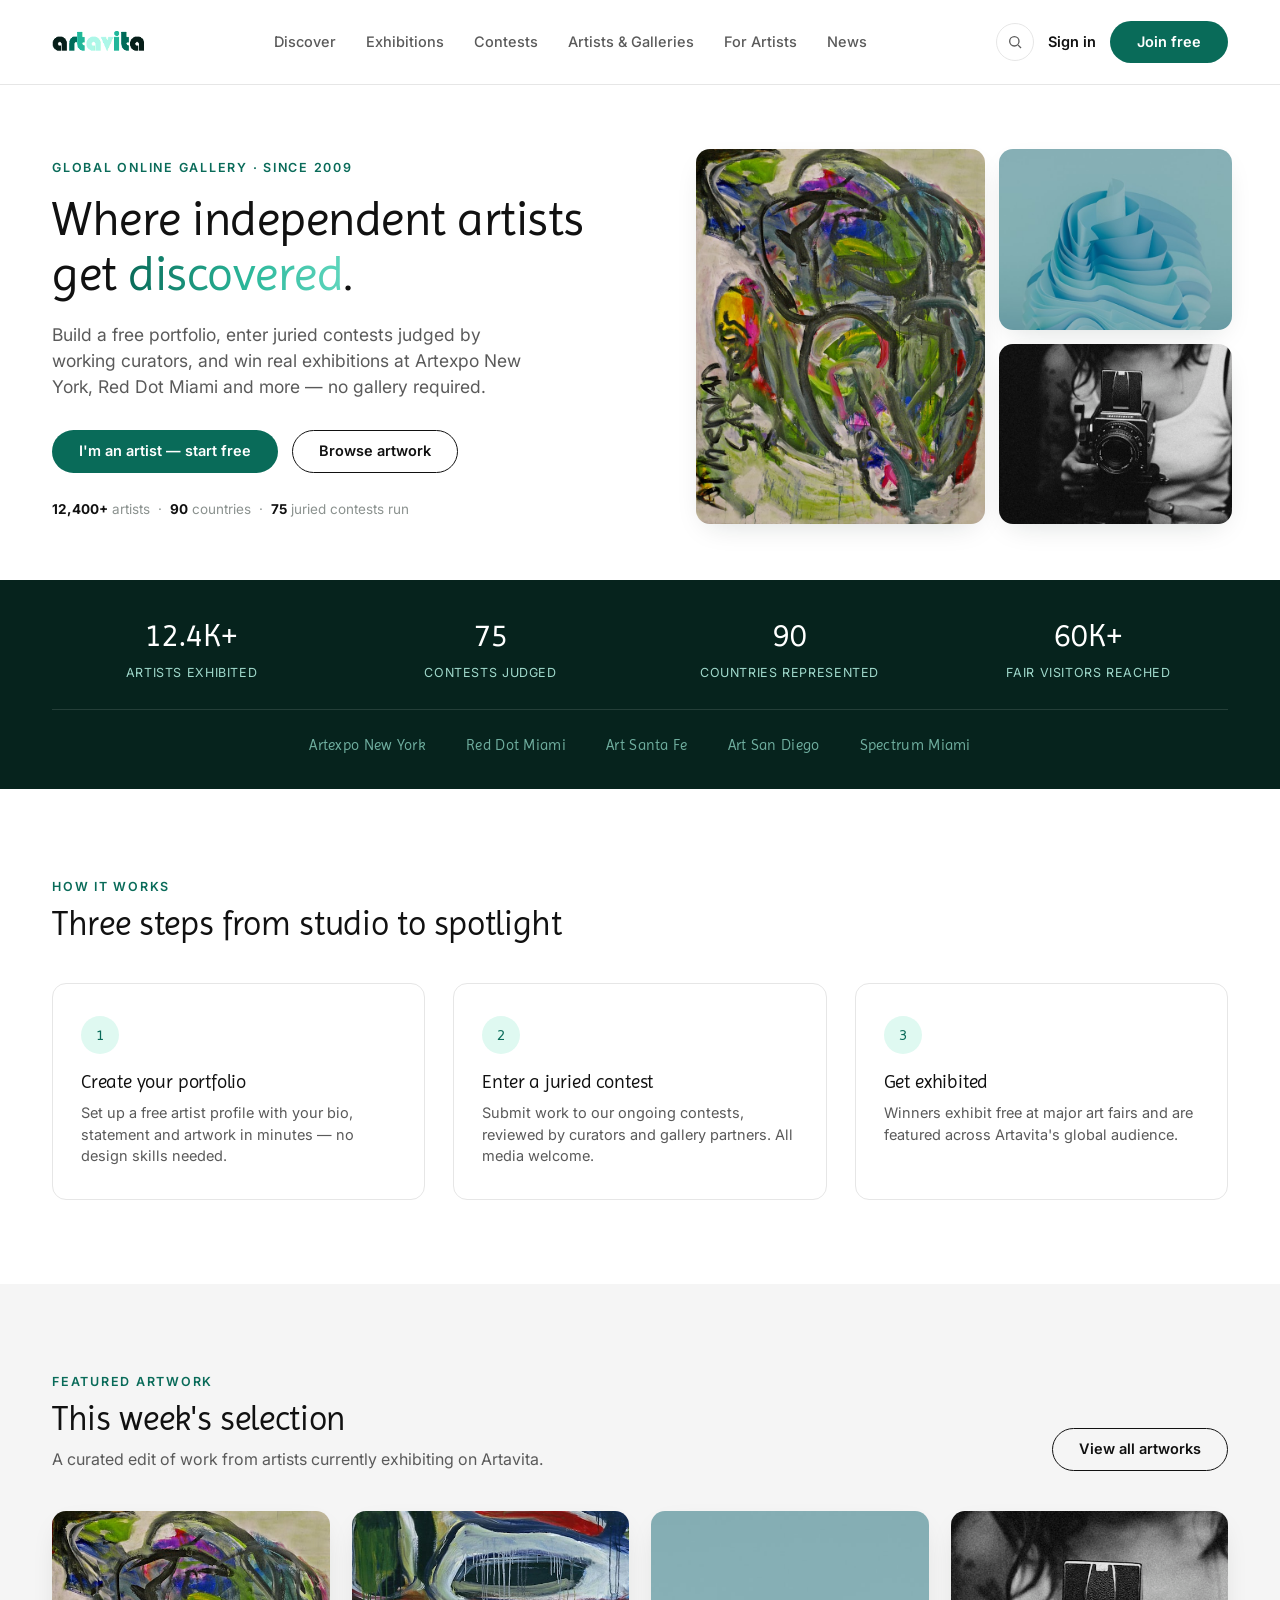
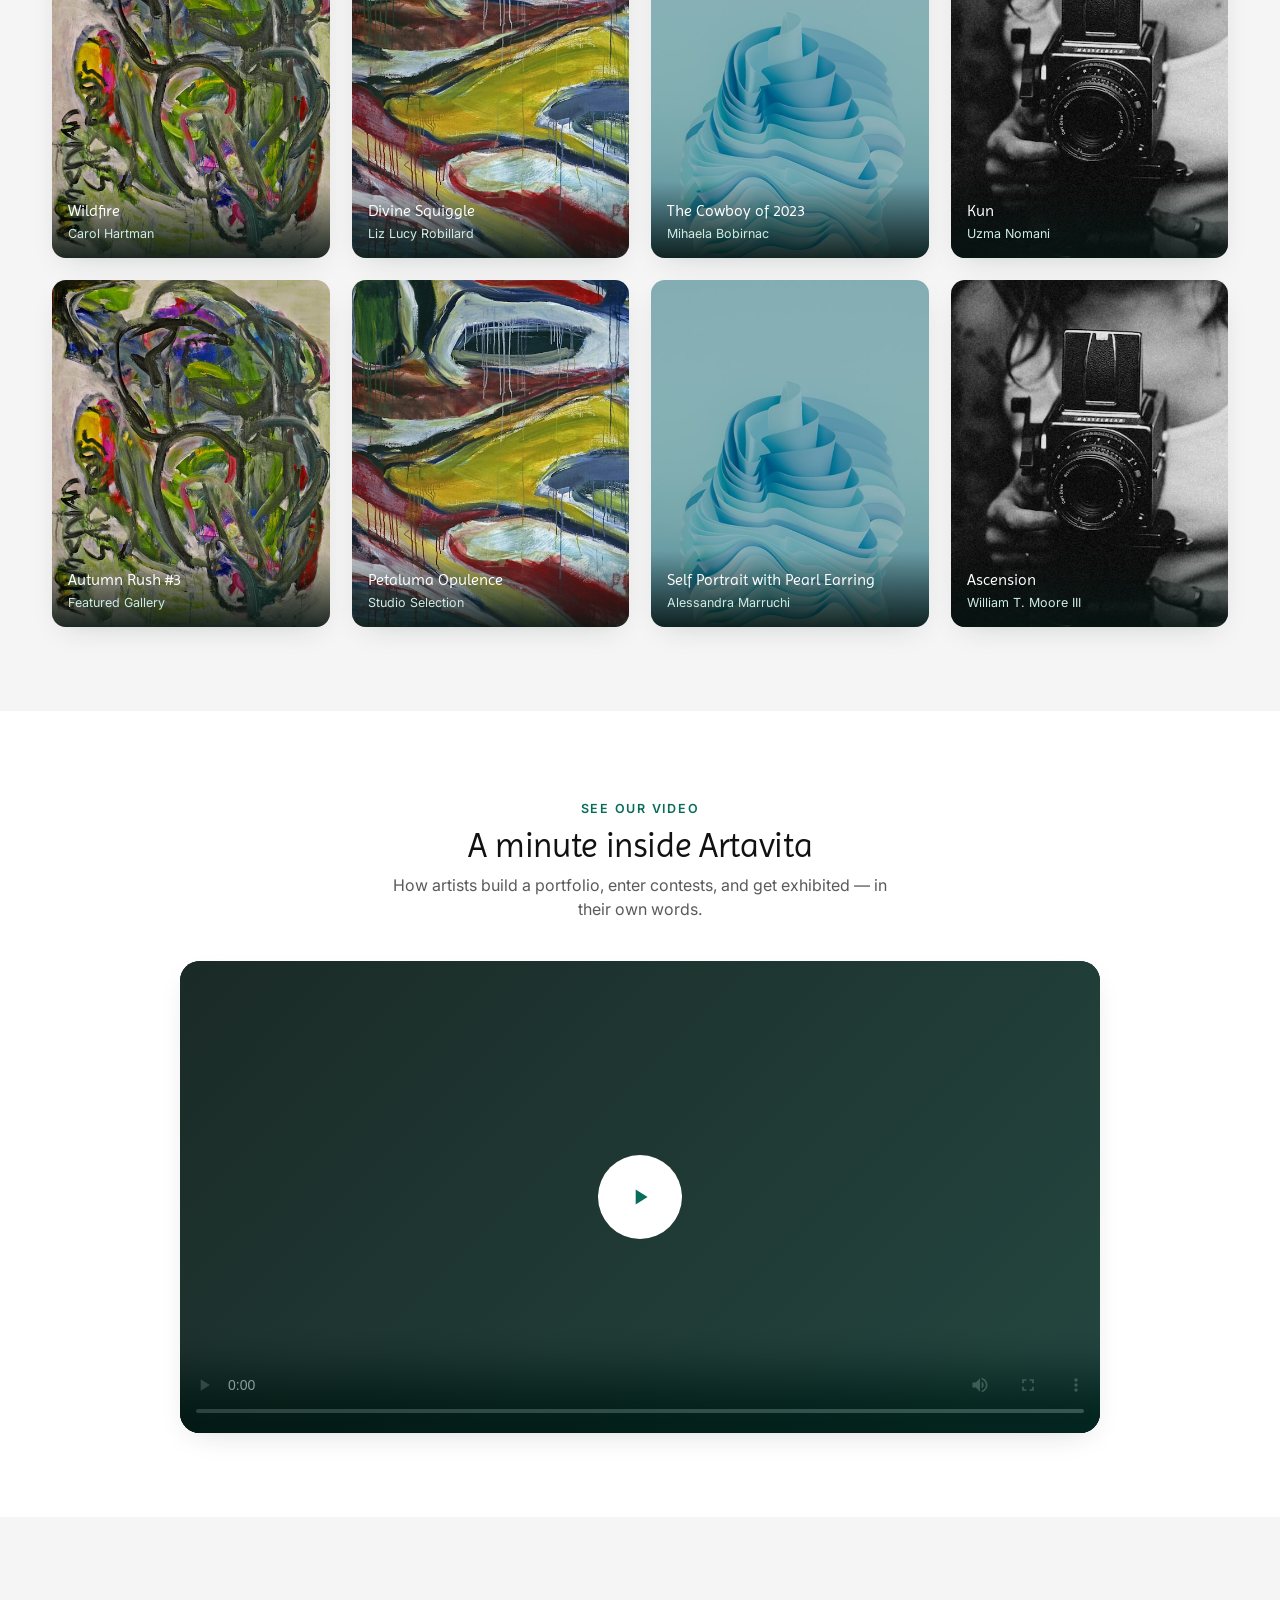
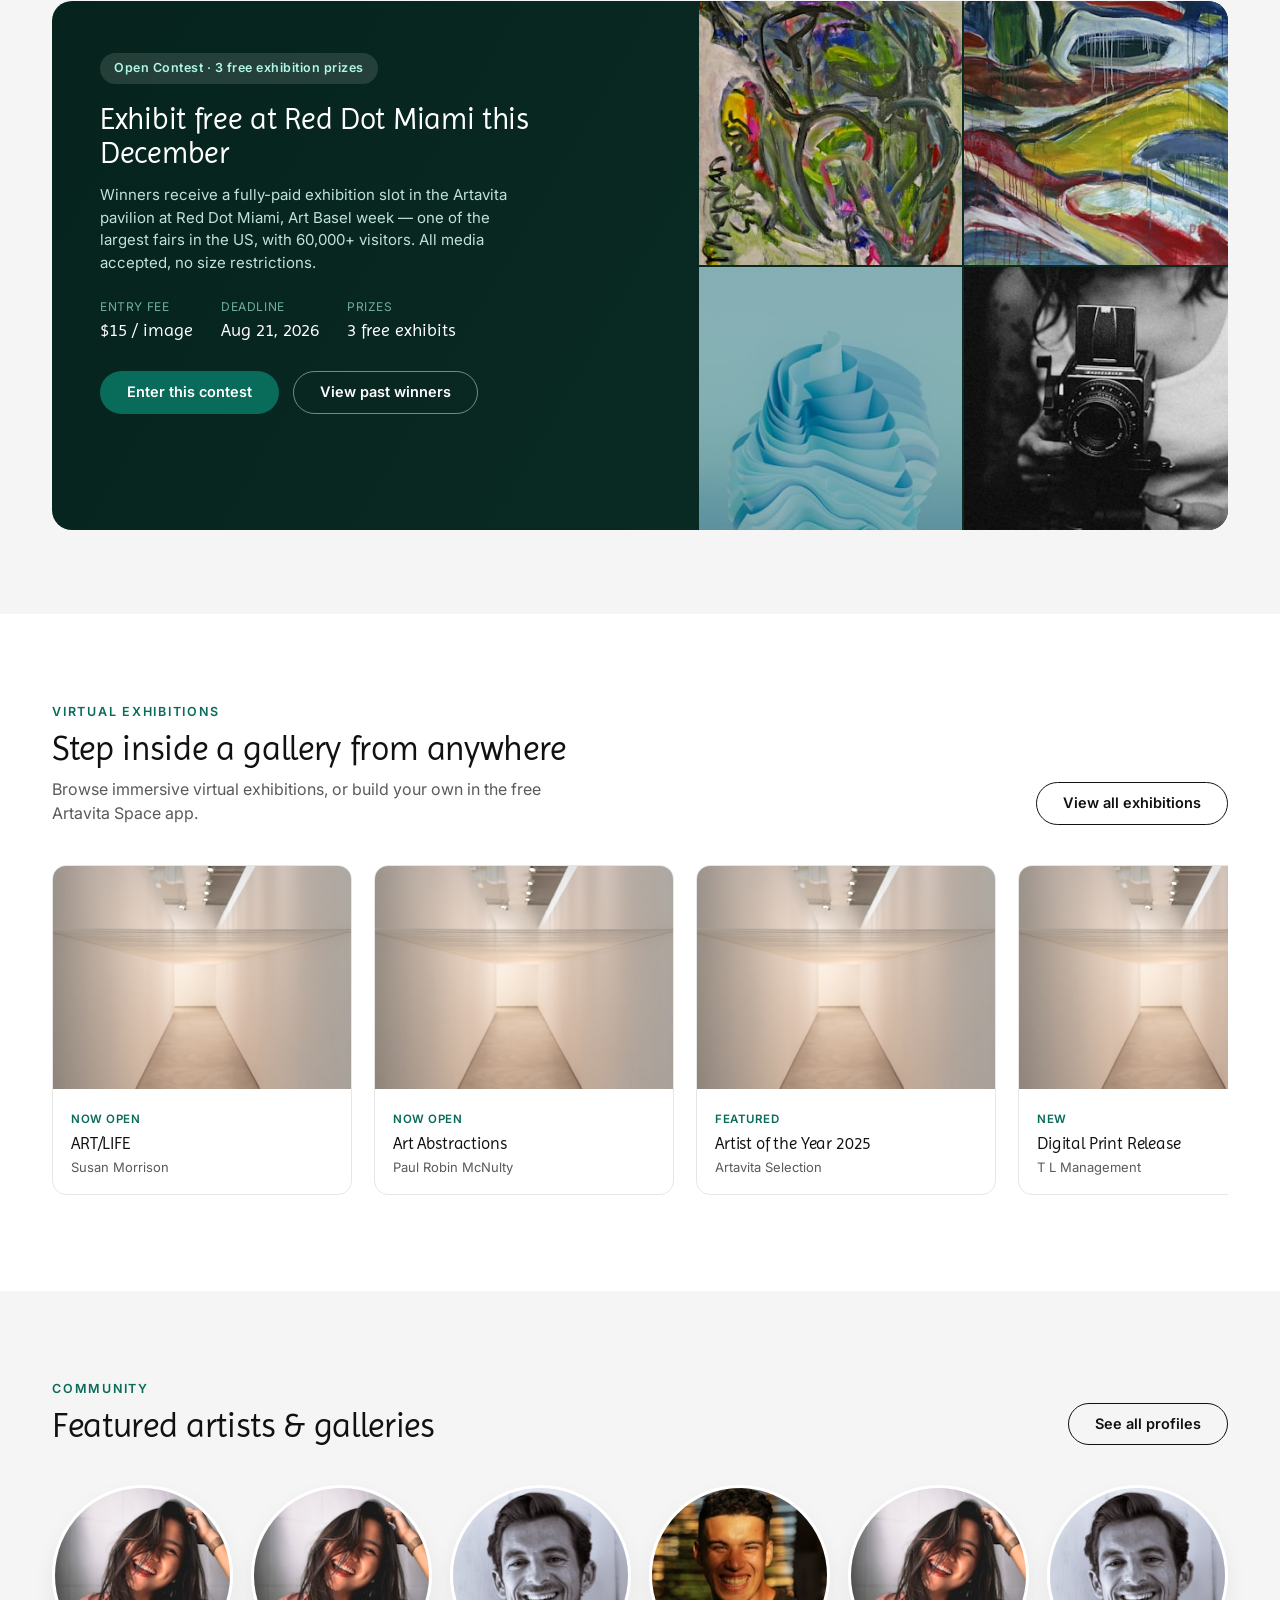
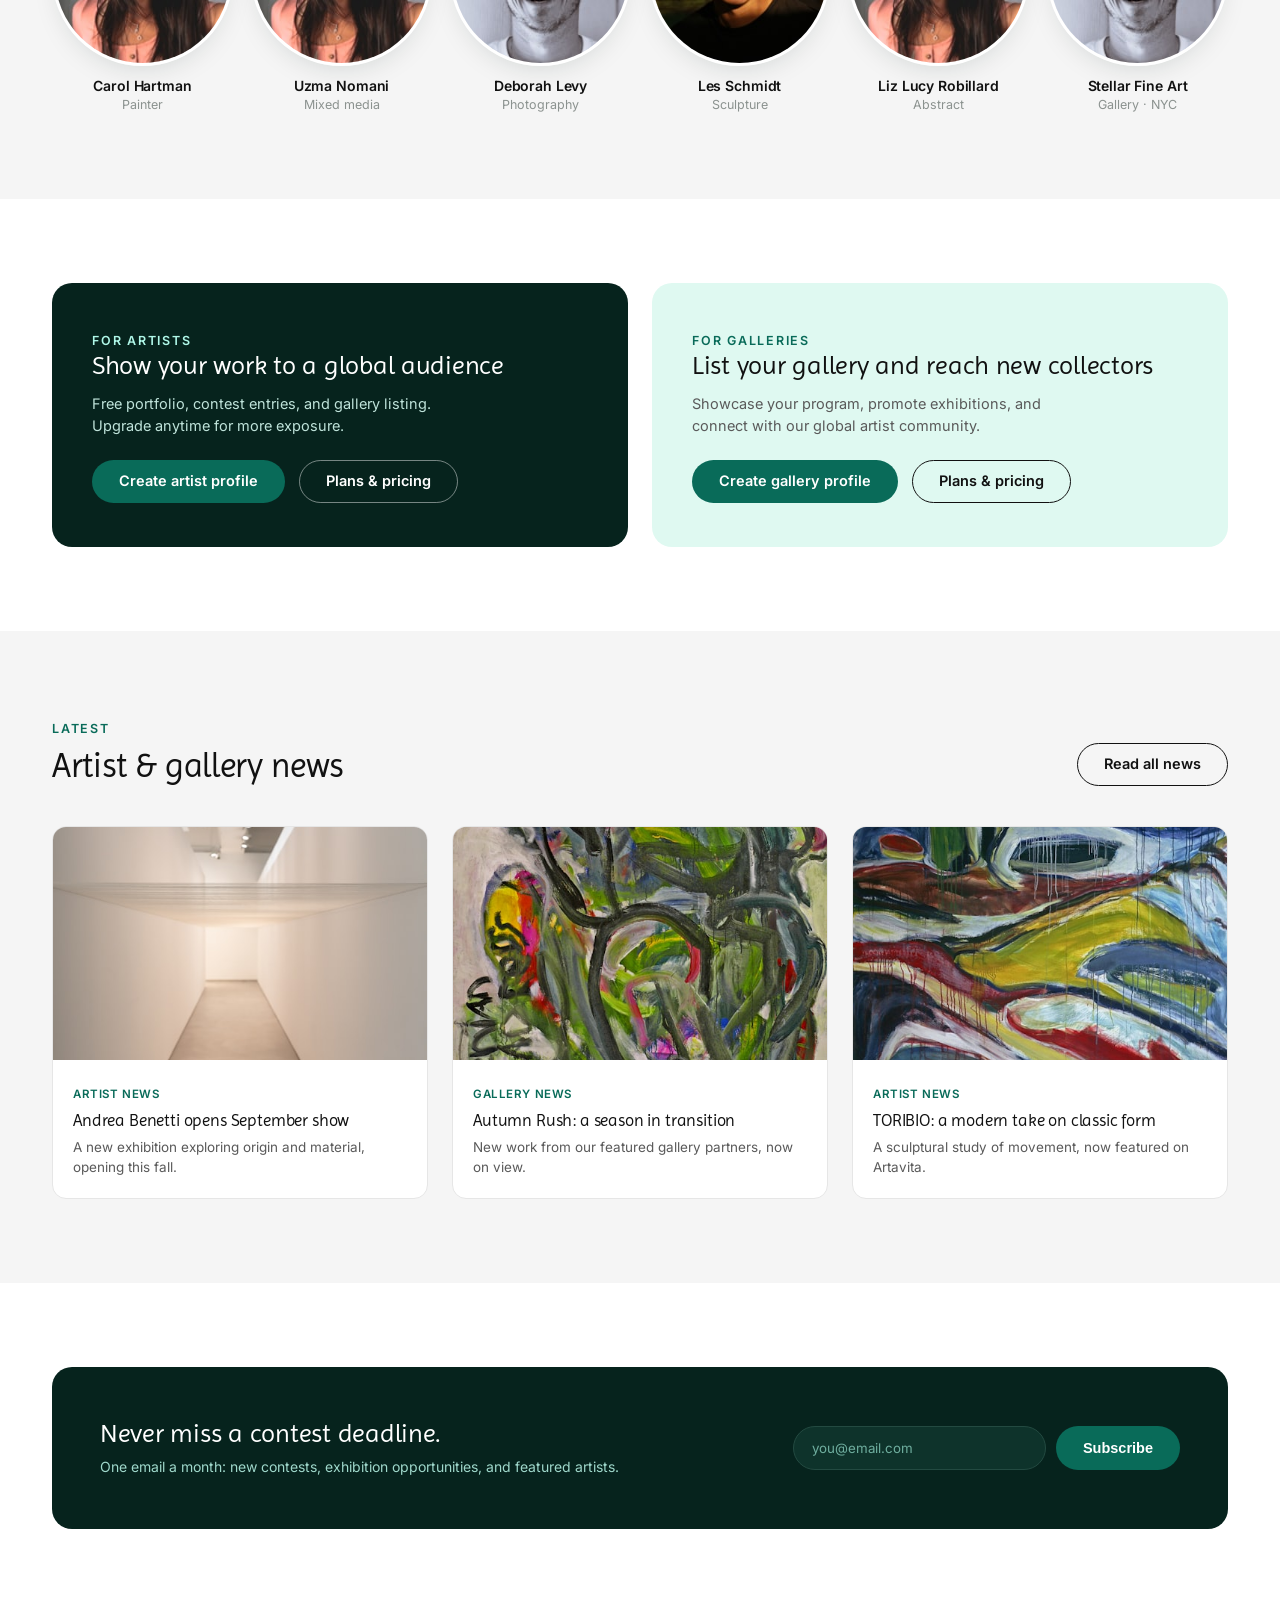
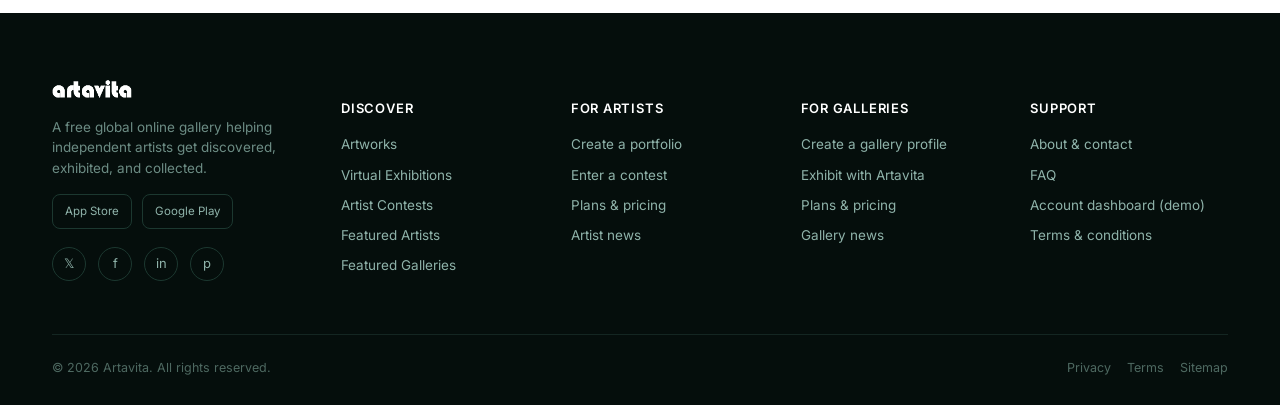
==== commit 76e0ec5f: "Self-host all site imagery instead of depending on picsum.photos picsum.photos suffered an extended " ====
--- a/index.html
+++ b/index.html
@@ -48,9 +48,9 @@
       <p class="hero-trust"><b>12,400+</b> artists &nbsp;·&nbsp; <b>90</b> countries &nbsp;·&nbsp; <b>75</b> juried contests run</p>
     </div>
     <div class="hero-collage">
-      <div class="tall"><figure><img src="https://picsum.photos/seed/artavita-hero1/700/900" alt="Featured painting"></figure></div>
-      <div class="short"><figure><img src="https://picsum.photos/seed/artavita-hero2/600/460" alt="Featured sculpture"></figure></div>
-      <div class="short"><figure><img src="https://picsum.photos/seed/artavita-hero3/600/460" alt="Featured photography"></figure></div>
+      <div class="tall"><figure><img src="assets/img/artavita-hero1-700x900.jpg" alt="Featured painting"></figure></div>
+      <div class="short"><figure><img src="assets/img/artavita-hero2-600x460.jpg" alt="Featured sculpture"></figure></div>
+      <div class="short"><figure><img src="assets/img/artavita-hero3-600x460.jpg" alt="Featured photography"></figure></div>
     </div>
   </div>
 </section>
@@ -108,14 +108,14 @@
       <a href="artworks.html" class="btn btn-outline">View all artworks</a>
     </div>
     <div class="art-grid stagger">
-      <a href="artwork-detail.html" class="art-card reveal"><img src="https://picsum.photos/seed/art1/500/620" alt="Wildfire by Carol Hartman"><div class="tint"></div><div class="view-icon">＋</div><div class="art-overlay"><div class="title">Wildfire</div><div class="artist">Carol Hartman</div></div></a>
-      <a href="artwork-detail.html" class="art-card reveal"><img src="https://picsum.photos/seed/art2/500/620" alt="Divine Squiggle by Liz Lucy Robillard"><div class="tint"></div><div class="view-icon">＋</div><div class="art-overlay"><div class="title">Divine Squiggle</div><div class="artist">Liz Lucy Robillard</div></div></a>
-      <a href="artwork-detail.html" class="art-card reveal"><img src="https://picsum.photos/seed/art3/500/620" alt="The Cowboy of 2023 by Mihaela Bobirnac"><div class="tint"></div><div class="view-icon">＋</div><div class="art-overlay"><div class="title">The Cowboy of 2023</div><div class="artist">Mihaela Bobirnac</div></div></a>
-      <a href="artwork-detail.html" class="art-card reveal"><img src="https://picsum.photos/seed/art4/500/620" alt="Kun by Uzma Nomani"><div class="tint"></div><div class="view-icon">＋</div><div class="art-overlay"><div class="title">Kun</div><div class="artist">Uzma Nomani</div></div></a>
-      <a href="artwork-detail.html" class="art-card reveal"><img src="https://picsum.photos/seed/art5/500/620" alt="Autumn Rush by featured gallery artist"><div class="tint"></div><div class="view-icon">＋</div><div class="art-overlay"><div class="title">Autumn Rush #3</div><div class="artist">Featured Gallery</div></div></a>
-      <a href="artwork-detail.html" class="art-card reveal"><img src="https://picsum.photos/seed/art6/500/620" alt="Petaluma Opulence"><div class="tint"></div><div class="view-icon">＋</div><div class="art-overlay"><div class="title">Petaluma Opulence</div><div class="artist">Studio Selection</div></div></a>
-      <a href="artwork-detail.html" class="art-card reveal"><img src="https://picsum.photos/seed/art7/500/620" alt="Self Portrait"><div class="tint"></div><div class="view-icon">＋</div><div class="art-overlay"><div class="title">Self Portrait with Pearl Earring</div><div class="artist">Alessandra Marruchi</div></div></a>
-      <a href="artwork-detail.html" class="art-card reveal"><img src="https://picsum.photos/seed/art8/500/620" alt="Ascension"><div class="tint"></div><div class="view-icon">＋</div><div class="art-overlay"><div class="title">Ascension</div><div class="artist">William T. Moore III</div></div></a>
+      <a href="artwork-detail.html" class="art-card reveal"><img src="assets/img/art1-500x620.jpg" alt="Wildfire by Carol Hartman"><div class="tint"></div><div class="view-icon">＋</div><div class="art-overlay"><div class="title">Wildfire</div><div class="artist">Carol Hartman</div></div></a>
+      <a href="artwork-detail.html" class="art-card reveal"><img src="assets/img/art2-500x620.jpg" alt="Divine Squiggle by Liz Lucy Robillard"><div class="tint"></div><div class="view-icon">＋</div><div class="art-overlay"><div class="title">Divine Squiggle</div><div class="artist">Liz Lucy Robillard</div></div></a>
+      <a href="artwork-detail.html" class="art-card reveal"><img src="assets/img/art3-500x620.jpg" alt="The Cowboy of 2023 by Mihaela Bobirnac"><div class="tint"></div><div class="view-icon">＋</div><div class="art-overlay"><div class="title">The Cowboy of 2023</div><div class="artist">Mihaela Bobirnac</div></div></a>
+      <a href="artwork-detail.html" class="art-card reveal"><img src="assets/img/art4-500x620.jpg" alt="Kun by Uzma Nomani"><div class="tint"></div><div class="view-icon">＋</div><div class="art-overlay"><div class="title">Kun</div><div class="artist">Uzma Nomani</div></div></a>
+      <a href="artwork-detail.html" class="art-card reveal"><img src="assets/img/art5-500x620.jpg" alt="Autumn Rush by featured gallery artist"><div class="tint"></div><div class="view-icon">＋</div><div class="art-overlay"><div class="title">Autumn Rush #3</div><div class="artist">Featured Gallery</div></div></a>
+      <a href="artwork-detail.html" class="art-card reveal"><img src="assets/img/art6-500x620.jpg" alt="Petaluma Opulence"><div class="tint"></div><div class="view-icon">＋</div><div class="art-overlay"><div class="title">Petaluma Opulence</div><div class="artist">Studio Selection</div></div></a>
+      <a href="artwork-detail.html" class="art-card reveal"><img src="assets/img/art7-500x620.jpg" alt="Self Portrait"><div class="tint"></div><div class="view-icon">＋</div><div class="art-overlay"><div class="title">Self Portrait with Pearl Earring</div><div class="artist">Alessandra Marruchi</div></div></a>
+      <a href="artwork-detail.html" class="art-card reveal"><img src="assets/img/art8-500x620.jpg" alt="Ascension"><div class="tint"></div><div class="view-icon">＋</div><div class="art-overlay"><div class="title">Ascension</div><div class="artist">William T. Moore III</div></div></a>
     </div>
   </div>
 </section>
@@ -160,10 +160,10 @@
         </div>
       </div>
       <div class="contest-entries">
-        <a href="artworks.html"><img src="https://picsum.photos/seed/entry1/300/300" alt="Contest entry"></a>
-        <a href="artworks.html"><img src="https://picsum.photos/seed/entry2/300/300" alt="Contest entry"></a>
-        <a href="artworks.html"><img src="https://picsum.photos/seed/entry3/300/300" alt="Contest entry"></a>
-        <a href="artworks.html"><img src="https://picsum.photos/seed/entry4/300/300" alt="Contest entry"></a>
+        <a href="artworks.html"><img src="assets/img/entry1-300x300.jpg" alt="Contest entry"></a>
+        <a href="artworks.html"><img src="assets/img/entry2-300x300.jpg" alt="Contest entry"></a>
+        <a href="artworks.html"><img src="assets/img/entry3-300x300.jpg" alt="Contest entry"></a>
+        <a href="artworks.html"><img src="assets/img/entry4-300x300.jpg" alt="Contest entry"></a>
       </div>
     </div>
   </div>
@@ -181,19 +181,19 @@
     </div>
     <div class="carousel">
       <div class="exhibit-card">
-        <div class="imgwrap"><img src="https://picsum.photos/seed/ex1/500/375" alt="ART/LIFE exhibition"></div>
+        <div class="imgwrap"><img src="assets/img/ex1-500x375.jpg" alt="ART/LIFE exhibition"></div>
         <div class="exhibit-info"><span class="tag">Now Open</span><h4>ART/LIFE</h4><p>Susan Morrison</p></div>
       </div>
       <div class="exhibit-card">
-        <div class="imgwrap"><img src="https://picsum.photos/seed/ex2/500/375" alt="Art Abstractions exhibition"></div>
+        <div class="imgwrap"><img src="assets/img/ex2-500x375.jpg" alt="Art Abstractions exhibition"></div>
         <div class="exhibit-info"><span class="tag">Now Open</span><h4>Art Abstractions</h4><p>Paul Robin McNulty</p></div>
       </div>
       <div class="exhibit-card">
-        <div class="imgwrap"><img src="https://picsum.photos/seed/ex3/500/375" alt="Artist of the Year exhibition"></div>
+        <div class="imgwrap"><img src="assets/img/ex3-500x375.jpg" alt="Artist of the Year exhibition"></div>
         <div class="exhibit-info"><span class="tag">Featured</span><h4>Artist of the Year 2025</h4><p>Artavita Selection</p></div>
       </div>
       <div class="exhibit-card">
-        <div class="imgwrap"><img src="https://picsum.photos/seed/ex4/500/375" alt="Digital Print Release exhibition"></div>
+        <div class="imgwrap"><img src="assets/img/ex4-500x375.jpg" alt="Digital Print Release exhibition"></div>
         <div class="exhibit-info"><span class="tag">New</span><h4>Digital Print Release</h4><p>T L Management</p></div>
       </div>
       <div class="exhibit-cta">
@@ -215,12 +215,12 @@
       <a href="artists.html" class="btn btn-outline">See all profiles</a>
     </div>
     <div class="people-grid stagger">
-      <a href="artist-profile.html" class="people-card reveal"><div class="avatar"><img src="https://picsum.photos/seed/p1/200/200" alt="Carol Hartman"></div><h4>Carol Hartman</h4><p>Painter</p></a>
-      <a href="artist-profile.html" class="people-card reveal"><div class="avatar"><img src="https://picsum.photos/seed/p2/200/200" alt="Uzma Nomani"></div><h4>Uzma Nomani</h4><p>Mixed media</p></a>
-      <a href="artist-profile.html" class="people-card reveal"><div class="avatar"><img src="https://picsum.photos/seed/p3/200/200" alt="Deborah Levy"></div><h4>Deborah Levy</h4><p>Photography</p></a>
-      <a href="artist-profile.html" class="people-card reveal"><div class="avatar"><img src="https://picsum.photos/seed/p4/200/200" alt="Les Schmidt"></div><h4>Les Schmidt</h4><p>Sculpture</p></a>
-      <a href="artist-profile.html" class="people-card reveal"><div class="avatar"><img src="https://picsum.photos/seed/p5/200/200" alt="Liz Lucy Robillard"></div><h4>Liz Lucy Robillard</h4><p>Abstract</p></a>
-      <a href="artist-profile.html" class="people-card reveal"><div class="avatar"><img src="https://picsum.photos/seed/p6/200/200" alt="Featured Gallery"></div><h4>Stellar Fine Art</h4><p>Gallery · NYC</p></a>
+      <a href="artist-profile.html" class="people-card reveal"><div class="avatar"><img src="assets/img/p1-200x200.jpg" alt="Carol Hartman"></div><h4>Carol Hartman</h4><p>Painter</p></a>
+      <a href="artist-profile.html" class="people-card reveal"><div class="avatar"><img src="assets/img/p2-200x200.jpg" alt="Uzma Nomani"></div><h4>Uzma Nomani</h4><p>Mixed media</p></a>
+      <a href="artist-profile.html" class="people-card reveal"><div class="avatar"><img src="assets/img/p3-200x200.jpg" alt="Deborah Levy"></div><h4>Deborah Levy</h4><p>Photography</p></a>
+      <a href="artist-profile.html" class="people-card reveal"><div class="avatar"><img src="assets/img/p4-200x200.jpg" alt="Les Schmidt"></div><h4>Les Schmidt</h4><p>Sculpture</p></a>
+      <a href="artist-profile.html" class="people-card reveal"><div class="avatar"><img src="assets/img/p5-200x200.jpg" alt="Liz Lucy Robillard"></div><h4>Liz Lucy Robillard</h4><p>Abstract</p></a>
+      <a href="artist-profile.html" class="people-card reveal"><div class="avatar"><img src="assets/img/p6-200x200.jpg" alt="Featured Gallery"></div><h4>Stellar Fine Art</h4><p>Gallery · NYC</p></a>
     </div>
   </div>
 </section>
@@ -261,15 +261,15 @@
     </div>
     <div class="news-grid stagger">
       <div class="news-card reveal">
-        <div class="imgwrap"><img src="https://picsum.photos/seed/news1/500/320" alt="Andrea Benetti exhibition news"></div>
+        <div class="imgwrap"><img src="assets/img/news1-500x320.jpg" alt="Andrea Benetti exhibition news"></div>
         <div class="news-body"><span class="tag">Artist News</span><h4>Andrea Benetti opens September show</h4><p>A new exhibition exploring origin and material, opening this fall.</p></div>
       </div>
       <div class="news-card reveal">
-        <div class="imgwrap"><img src="https://picsum.photos/seed/news2/500/320" alt="Autumn Rush gallery news"></div>
+        <div class="imgwrap"><img src="assets/img/news2-500x320.jpg" alt="Autumn Rush gallery news"></div>
         <div class="news-body"><span class="tag">Gallery News</span><h4>Autumn Rush: a season in transition</h4><p>New work from our featured gallery partners, now on view.</p></div>
       </div>
       <div class="news-card reveal">
-        <div class="imgwrap"><img src="https://picsum.photos/seed/news3/500/320" alt="Toribio sculpture news"></div>
+        <div class="imgwrap"><img src="assets/img/news3-500x320.jpg" alt="Toribio sculpture news"></div>
         <div class="news-body"><span class="tag">Artist News</span><h4>TORIBIO: a modern take on classic form</h4><p>A sculptural study of movement, now featured on Artavita.</p></div>
       </div>
     </div>
--- a/assets/styles.css
+++ b/assets/styles.css
@@ -66,11 +66,12 @@
   /* ---------- buttons ---------- */
   .btn{
     position:relative;
-    display:inline-flex;align-items:center;gap:8px;
+    display:inline-flex;align-items:center;justify-content:center;gap:8px;
     padding:13px 26px;
     border-radius:999px;
     font-weight:600;
     font-size:14.5px;
+    line-height:1;
     cursor:pointer;
     border:1.5px solid transparent;
     overflow:hidden;
@@ -510,7 +511,7 @@
 .profile-stats{display:flex;gap:28px;margin-top:18px;}
 .profile-stats div span{display:block;font-size:12px;color:var(--ink-faint);text-transform:uppercase;letter-spacing:.05em;}
 .profile-stats div b{font-family:'Imprima',sans-serif;font-size:20px;font-weight:400;color:var(--ink);}
-.profile-actions{display:flex;flex-direction:column;gap:10px;}
+.profile-actions{display:flex;flex-direction:column;gap:10px;align-self:start;margin-top:4px;}
 
 .detail-body{display:grid;grid-template-columns:1fr 340px;gap:56px;padding:56px 0;}
 .detail-side{
@@ -698,6 +699,16 @@
   .pricing-grid{grid-template-columns:1fr;}
   .dash-stats{grid-template-columns:repeat(2,1fr);}
 }
+/* ---------- News carousel dots (mobile only; built by script.js) ---------- */
+.news-dots{
+  display:none;justify-content:center;gap:8px;margin-top:20px;
+}
+.news-dots button{
+  width:8px;height:8px;padding:0;border:none;border-radius:50%;
+  background:var(--line);cursor:pointer;transition:background .3s ease,transform .3s ease;
+}
+.news-dots button.active{background:var(--accent-dark);transform:scale(1.3);}
+
 @media (max-width:640px){
   .page-header h1{font-size:28px;}
   .article-header h1{font-size:28px;}
@@ -706,4 +717,13 @@
   .dash-main{padding:28px 20px;}
   .dash-stats{grid-template-columns:1fr 1fr;}
   .auth-card{padding:32px 26px;}
-}
+
+  /* ---------- News grid becomes a swipeable, one-card carousel ---------- */
+  .news-grid{
+    display:flex;gap:16px;overflow-x:auto;scroll-snap-type:x mandatory;
+    -webkit-overflow-scrolling:touch;scrollbar-width:none;
+  }
+  .news-grid::-webkit-scrollbar{display:none;}
+  .news-card{flex:0 0 100%;scroll-snap-align:center;}
+  .news-dots{display:flex;}
+}
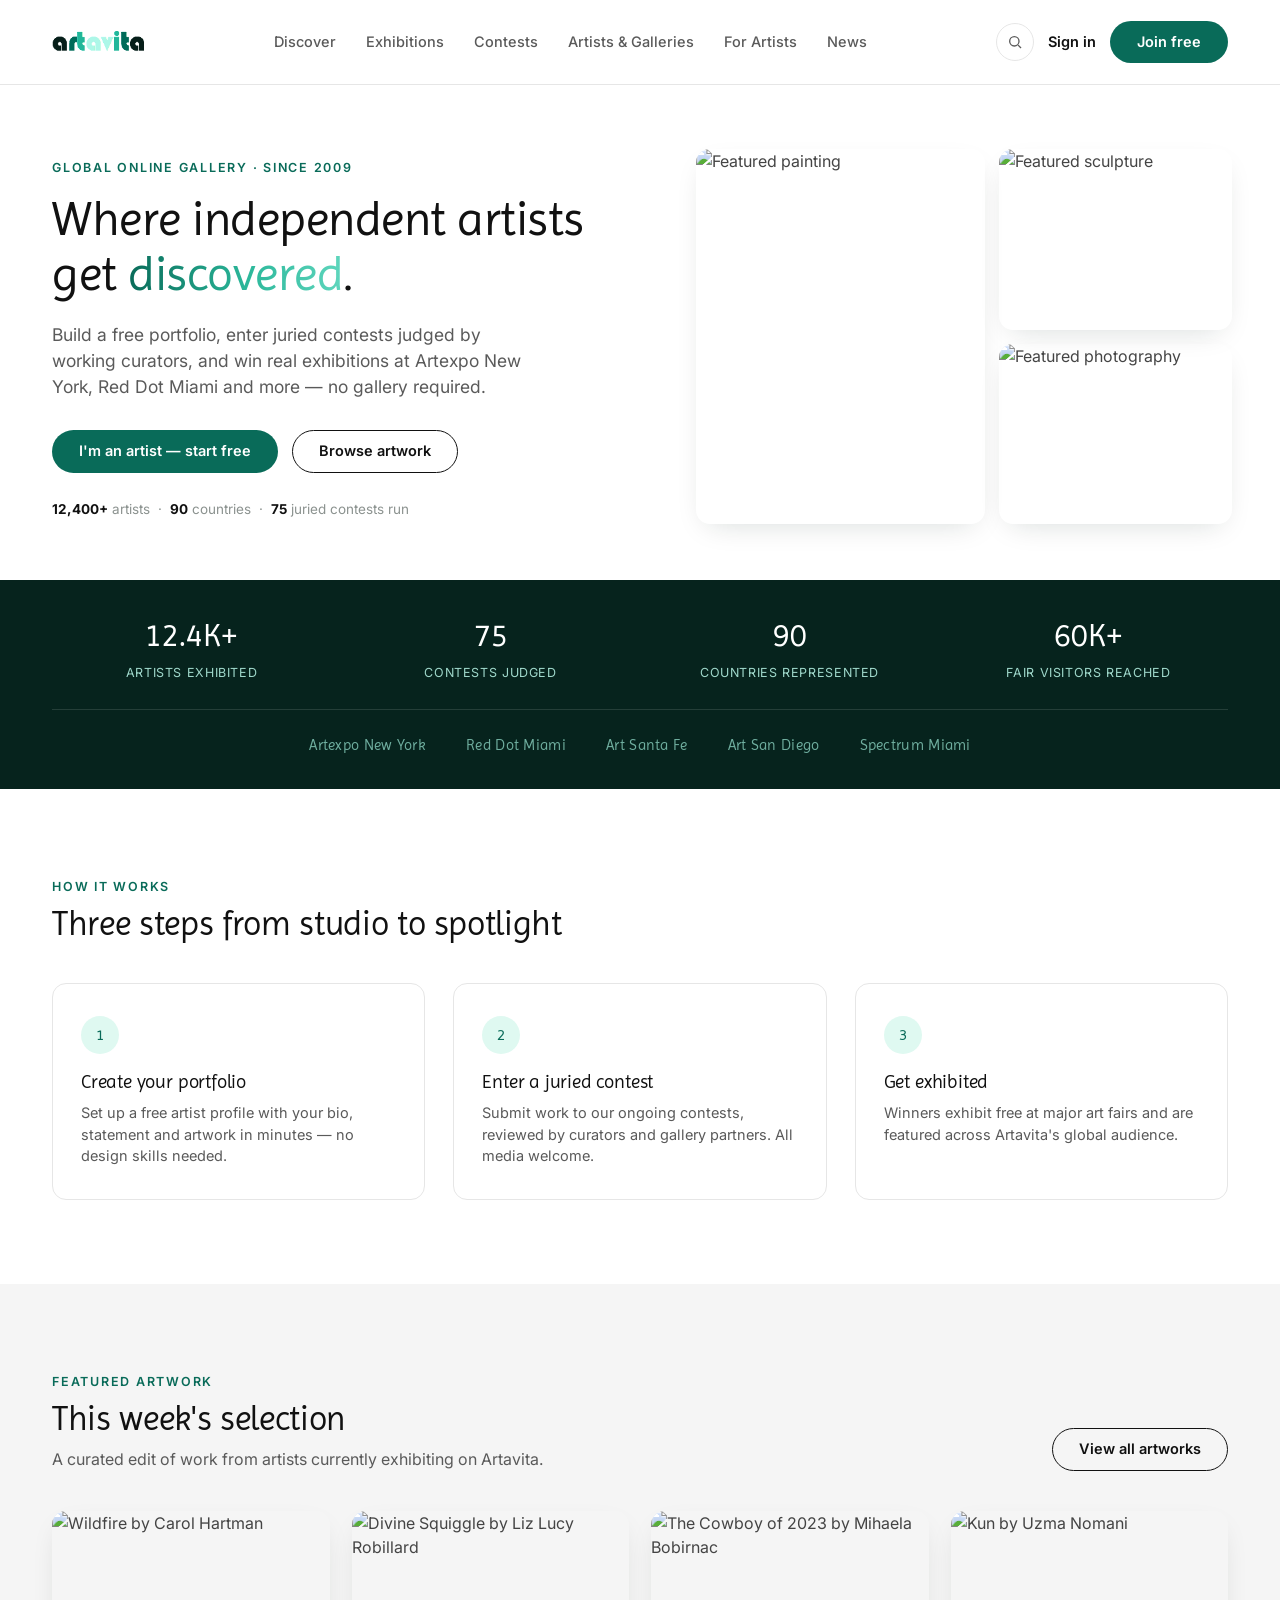
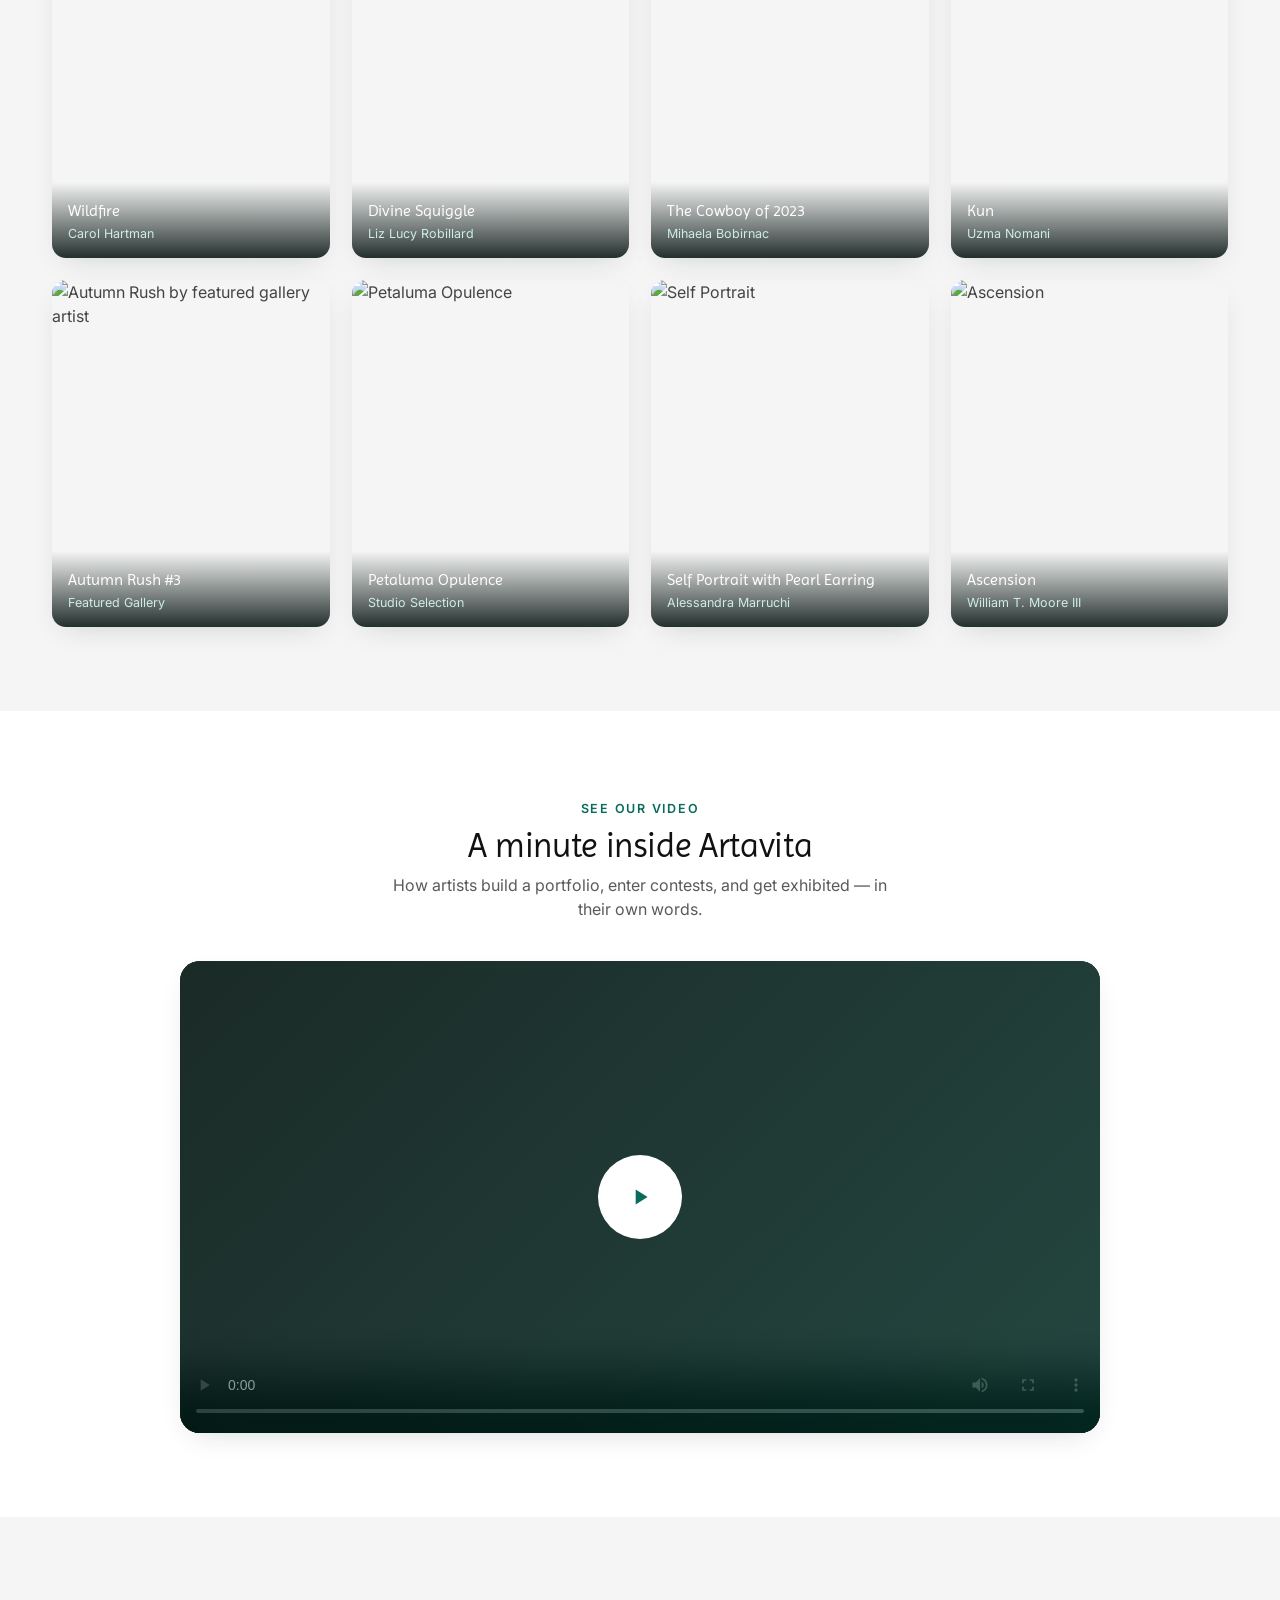
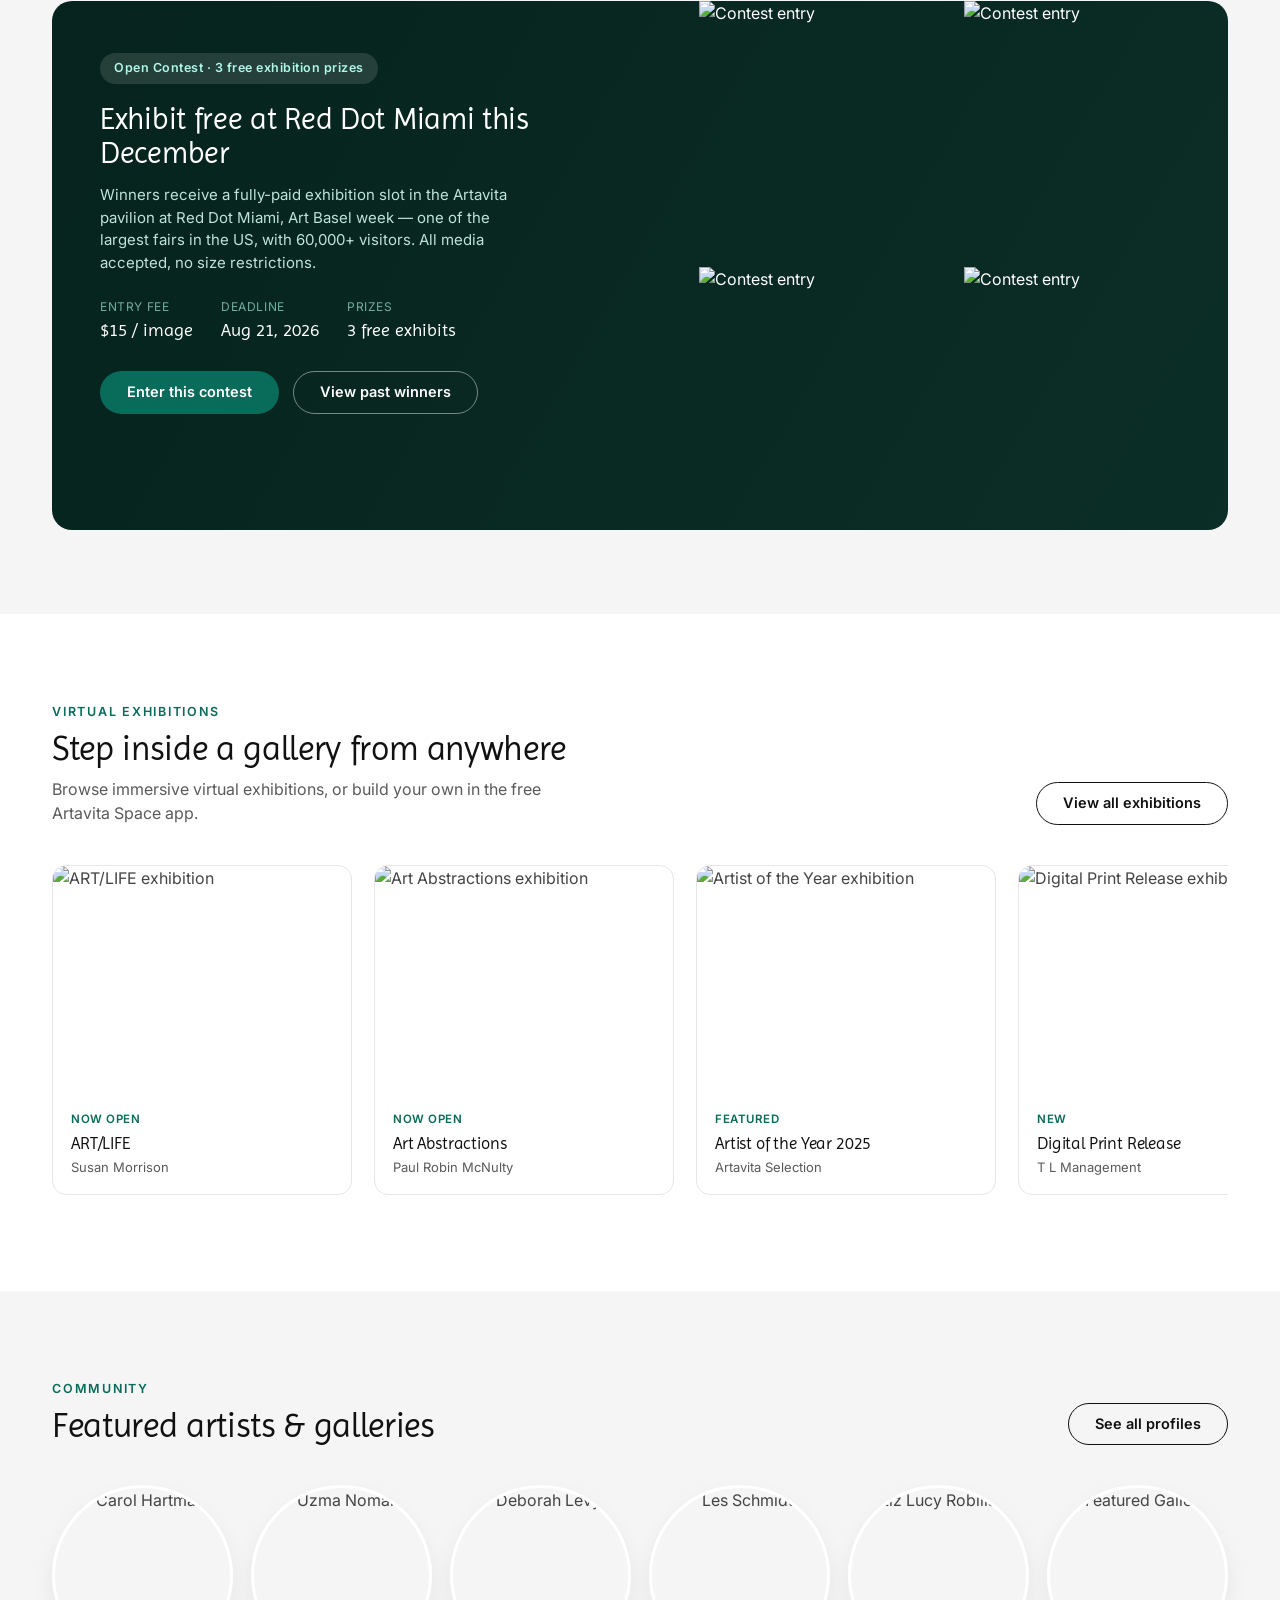
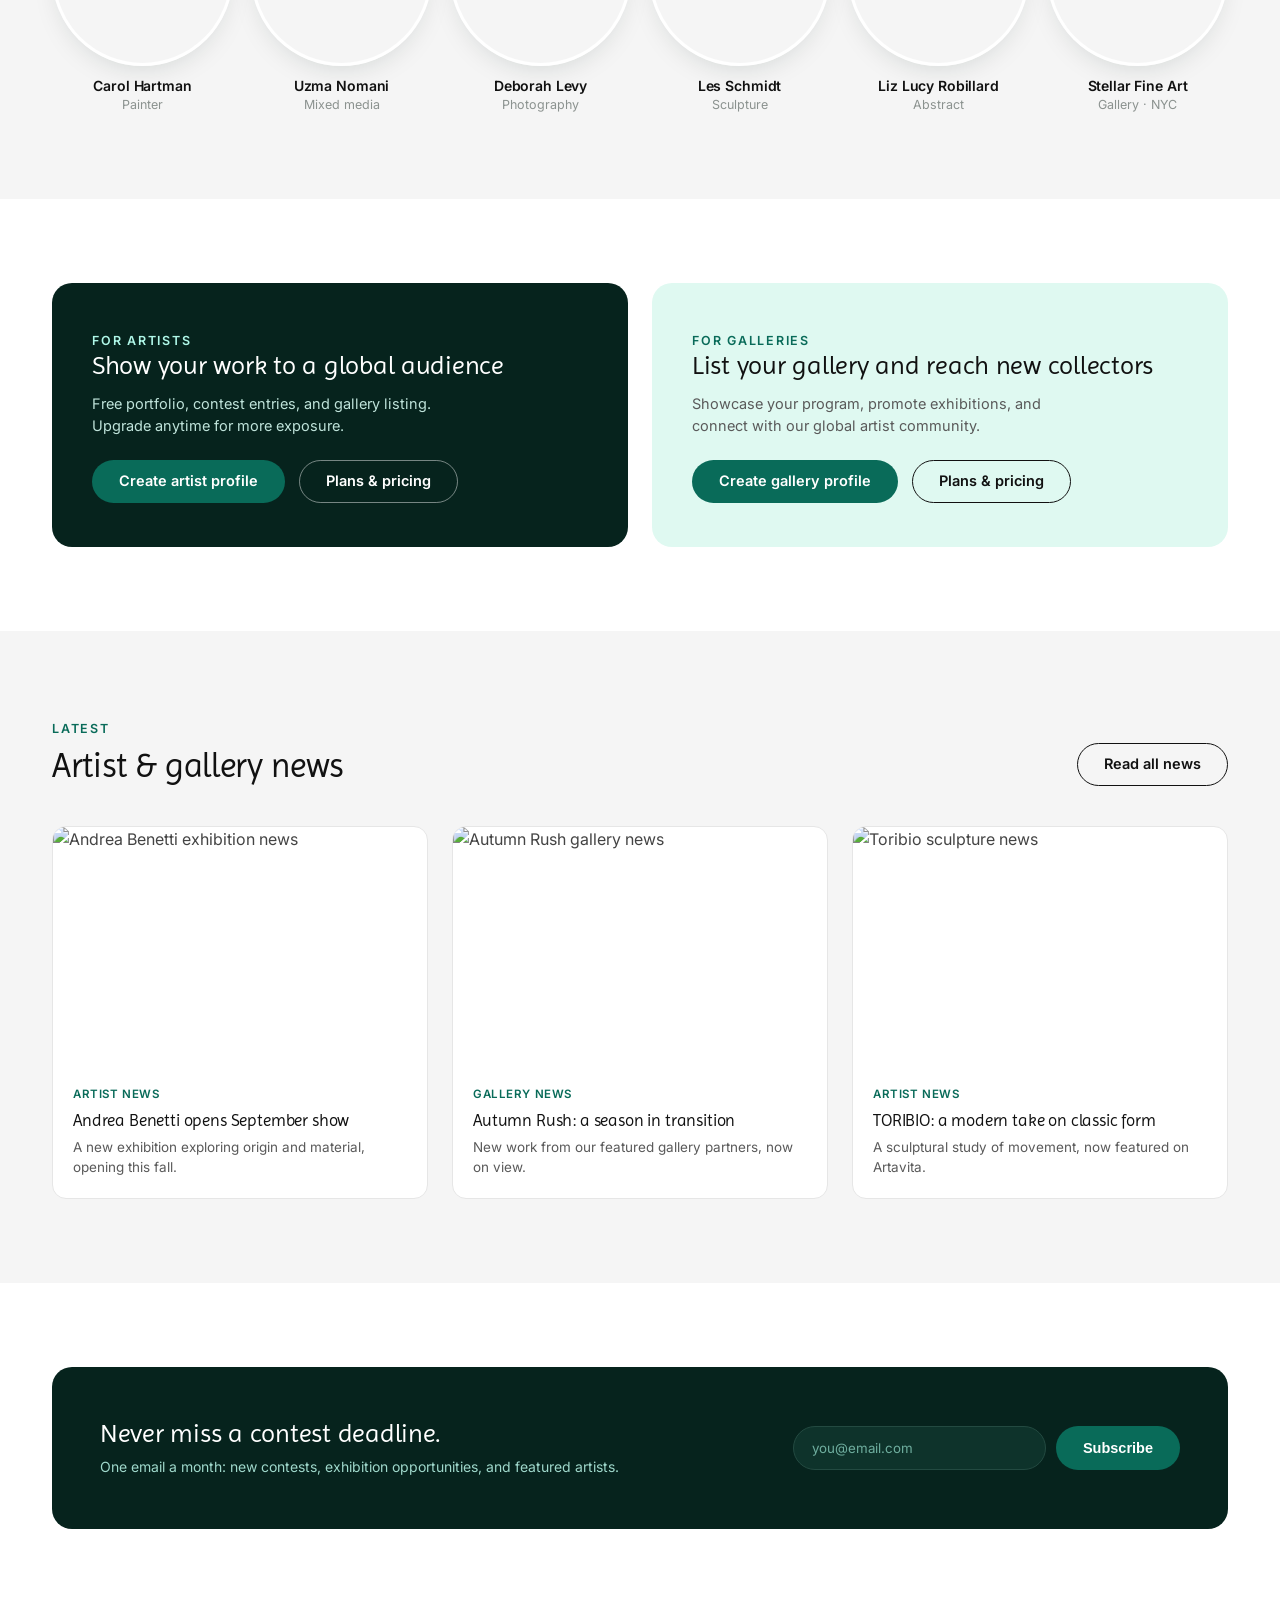
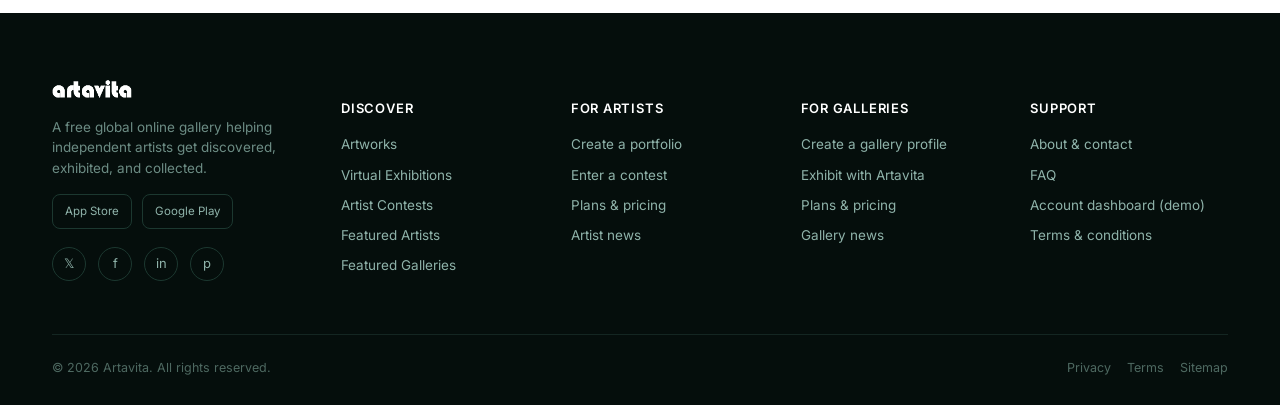
==== commit 4cd2d5da: "Revert "Self-host all site imagery instead of depending on picsum.photos" This reverts commit 76e0ec" ====
--- a/index.html
+++ b/index.html
@@ -48,9 +48,9 @@
       <p class="hero-trust"><b>12,400+</b> artists &nbsp;·&nbsp; <b>90</b> countries &nbsp;·&nbsp; <b>75</b> juried contests run</p>
     </div>
     <div class="hero-collage">
-      <div class="tall"><figure><img src="assets/img/artavita-hero1-700x900.jpg" alt="Featured painting"></figure></div>
-      <div class="short"><figure><img src="assets/img/artavita-hero2-600x460.jpg" alt="Featured sculpture"></figure></div>
-      <div class="short"><figure><img src="assets/img/artavita-hero3-600x460.jpg" alt="Featured photography"></figure></div>
+      <div class="tall"><figure><img src="https://picsum.photos/seed/artavita-hero1/700/900" alt="Featured painting"></figure></div>
+      <div class="short"><figure><img src="https://picsum.photos/seed/artavita-hero2/600/460" alt="Featured sculpture"></figure></div>
+      <div class="short"><figure><img src="https://picsum.photos/seed/artavita-hero3/600/460" alt="Featured photography"></figure></div>
     </div>
   </div>
 </section>
@@ -108,14 +108,14 @@
       <a href="artworks.html" class="btn btn-outline">View all artworks</a>
     </div>
     <div class="art-grid stagger">
-      <a href="artwork-detail.html" class="art-card reveal"><img src="assets/img/art1-500x620.jpg" alt="Wildfire by Carol Hartman"><div class="tint"></div><div class="view-icon">＋</div><div class="art-overlay"><div class="title">Wildfire</div><div class="artist">Carol Hartman</div></div></a>
-      <a href="artwork-detail.html" class="art-card reveal"><img src="assets/img/art2-500x620.jpg" alt="Divine Squiggle by Liz Lucy Robillard"><div class="tint"></div><div class="view-icon">＋</div><div class="art-overlay"><div class="title">Divine Squiggle</div><div class="artist">Liz Lucy Robillard</div></div></a>
-      <a href="artwork-detail.html" class="art-card reveal"><img src="assets/img/art3-500x620.jpg" alt="The Cowboy of 2023 by Mihaela Bobirnac"><div class="tint"></div><div class="view-icon">＋</div><div class="art-overlay"><div class="title">The Cowboy of 2023</div><div class="artist">Mihaela Bobirnac</div></div></a>
-      <a href="artwork-detail.html" class="art-card reveal"><img src="assets/img/art4-500x620.jpg" alt="Kun by Uzma Nomani"><div class="tint"></div><div class="view-icon">＋</div><div class="art-overlay"><div class="title">Kun</div><div class="artist">Uzma Nomani</div></div></a>
-      <a href="artwork-detail.html" class="art-card reveal"><img src="assets/img/art5-500x620.jpg" alt="Autumn Rush by featured gallery artist"><div class="tint"></div><div class="view-icon">＋</div><div class="art-overlay"><div class="title">Autumn Rush #3</div><div class="artist">Featured Gallery</div></div></a>
-      <a href="artwork-detail.html" class="art-card reveal"><img src="assets/img/art6-500x620.jpg" alt="Petaluma Opulence"><div class="tint"></div><div class="view-icon">＋</div><div class="art-overlay"><div class="title">Petaluma Opulence</div><div class="artist">Studio Selection</div></div></a>
-      <a href="artwork-detail.html" class="art-card reveal"><img src="assets/img/art7-500x620.jpg" alt="Self Portrait"><div class="tint"></div><div class="view-icon">＋</div><div class="art-overlay"><div class="title">Self Portrait with Pearl Earring</div><div class="artist">Alessandra Marruchi</div></div></a>
-      <a href="artwork-detail.html" class="art-card reveal"><img src="assets/img/art8-500x620.jpg" alt="Ascension"><div class="tint"></div><div class="view-icon">＋</div><div class="art-overlay"><div class="title">Ascension</div><div class="artist">William T. Moore III</div></div></a>
+      <a href="artwork-detail.html" class="art-card reveal"><img src="https://picsum.photos/seed/art1/500/620" alt="Wildfire by Carol Hartman"><div class="tint"></div><div class="view-icon">＋</div><div class="art-overlay"><div class="title">Wildfire</div><div class="artist">Carol Hartman</div></div></a>
+      <a href="artwork-detail.html" class="art-card reveal"><img src="https://picsum.photos/seed/art2/500/620" alt="Divine Squiggle by Liz Lucy Robillard"><div class="tint"></div><div class="view-icon">＋</div><div class="art-overlay"><div class="title">Divine Squiggle</div><div class="artist">Liz Lucy Robillard</div></div></a>
+      <a href="artwork-detail.html" class="art-card reveal"><img src="https://picsum.photos/seed/art3/500/620" alt="The Cowboy of 2023 by Mihaela Bobirnac"><div class="tint"></div><div class="view-icon">＋</div><div class="art-overlay"><div class="title">The Cowboy of 2023</div><div class="artist">Mihaela Bobirnac</div></div></a>
+      <a href="artwork-detail.html" class="art-card reveal"><img src="https://picsum.photos/seed/art4/500/620" alt="Kun by Uzma Nomani"><div class="tint"></div><div class="view-icon">＋</div><div class="art-overlay"><div class="title">Kun</div><div class="artist">Uzma Nomani</div></div></a>
+      <a href="artwork-detail.html" class="art-card reveal"><img src="https://picsum.photos/seed/art5/500/620" alt="Autumn Rush by featured gallery artist"><div class="tint"></div><div class="view-icon">＋</div><div class="art-overlay"><div class="title">Autumn Rush #3</div><div class="artist">Featured Gallery</div></div></a>
+      <a href="artwork-detail.html" class="art-card reveal"><img src="https://picsum.photos/seed/art6/500/620" alt="Petaluma Opulence"><div class="tint"></div><div class="view-icon">＋</div><div class="art-overlay"><div class="title">Petaluma Opulence</div><div class="artist">Studio Selection</div></div></a>
+      <a href="artwork-detail.html" class="art-card reveal"><img src="https://picsum.photos/seed/art7/500/620" alt="Self Portrait"><div class="tint"></div><div class="view-icon">＋</div><div class="art-overlay"><div class="title">Self Portrait with Pearl Earring</div><div class="artist">Alessandra Marruchi</div></div></a>
+      <a href="artwork-detail.html" class="art-card reveal"><img src="https://picsum.photos/seed/art8/500/620" alt="Ascension"><div class="tint"></div><div class="view-icon">＋</div><div class="art-overlay"><div class="title">Ascension</div><div class="artist">William T. Moore III</div></div></a>
     </div>
   </div>
 </section>
@@ -160,10 +160,10 @@
         </div>
       </div>
       <div class="contest-entries">
-        <a href="artworks.html"><img src="assets/img/entry1-300x300.jpg" alt="Contest entry"></a>
-        <a href="artworks.html"><img src="assets/img/entry2-300x300.jpg" alt="Contest entry"></a>
-        <a href="artworks.html"><img src="assets/img/entry3-300x300.jpg" alt="Contest entry"></a>
-        <a href="artworks.html"><img src="assets/img/entry4-300x300.jpg" alt="Contest entry"></a>
+        <a href="artworks.html"><img src="https://picsum.photos/seed/entry1/300/300" alt="Contest entry"></a>
+        <a href="artworks.html"><img src="https://picsum.photos/seed/entry2/300/300" alt="Contest entry"></a>
+        <a href="artworks.html"><img src="https://picsum.photos/seed/entry3/300/300" alt="Contest entry"></a>
+        <a href="artworks.html"><img src="https://picsum.photos/seed/entry4/300/300" alt="Contest entry"></a>
       </div>
     </div>
   </div>
@@ -181,19 +181,19 @@
     </div>
     <div class="carousel">
       <div class="exhibit-card">
-        <div class="imgwrap"><img src="assets/img/ex1-500x375.jpg" alt="ART/LIFE exhibition"></div>
+        <div class="imgwrap"><img src="https://picsum.photos/seed/ex1/500/375" alt="ART/LIFE exhibition"></div>
         <div class="exhibit-info"><span class="tag">Now Open</span><h4>ART/LIFE</h4><p>Susan Morrison</p></div>
       </div>
       <div class="exhibit-card">
-        <div class="imgwrap"><img src="assets/img/ex2-500x375.jpg" alt="Art Abstractions exhibition"></div>
+        <div class="imgwrap"><img src="https://picsum.photos/seed/ex2/500/375" alt="Art Abstractions exhibition"></div>
         <div class="exhibit-info"><span class="tag">Now Open</span><h4>Art Abstractions</h4><p>Paul Robin McNulty</p></div>
       </div>
       <div class="exhibit-card">
-        <div class="imgwrap"><img src="assets/img/ex3-500x375.jpg" alt="Artist of the Year exhibition"></div>
+        <div class="imgwrap"><img src="https://picsum.photos/seed/ex3/500/375" alt="Artist of the Year exhibition"></div>
         <div class="exhibit-info"><span class="tag">Featured</span><h4>Artist of the Year 2025</h4><p>Artavita Selection</p></div>
       </div>
       <div class="exhibit-card">
-        <div class="imgwrap"><img src="assets/img/ex4-500x375.jpg" alt="Digital Print Release exhibition"></div>
+        <div class="imgwrap"><img src="https://picsum.photos/seed/ex4/500/375" alt="Digital Print Release exhibition"></div>
         <div class="exhibit-info"><span class="tag">New</span><h4>Digital Print Release</h4><p>T L Management</p></div>
       </div>
       <div class="exhibit-cta">
@@ -215,12 +215,12 @@
       <a href="artists.html" class="btn btn-outline">See all profiles</a>
     </div>
     <div class="people-grid stagger">
-      <a href="artist-profile.html" class="people-card reveal"><div class="avatar"><img src="assets/img/p1-200x200.jpg" alt="Carol Hartman"></div><h4>Carol Hartman</h4><p>Painter</p></a>
-      <a href="artist-profile.html" class="people-card reveal"><div class="avatar"><img src="assets/img/p2-200x200.jpg" alt="Uzma Nomani"></div><h4>Uzma Nomani</h4><p>Mixed media</p></a>
-      <a href="artist-profile.html" class="people-card reveal"><div class="avatar"><img src="assets/img/p3-200x200.jpg" alt="Deborah Levy"></div><h4>Deborah Levy</h4><p>Photography</p></a>
-      <a href="artist-profile.html" class="people-card reveal"><div class="avatar"><img src="assets/img/p4-200x200.jpg" alt="Les Schmidt"></div><h4>Les Schmidt</h4><p>Sculpture</p></a>
-      <a href="artist-profile.html" class="people-card reveal"><div class="avatar"><img src="assets/img/p5-200x200.jpg" alt="Liz Lucy Robillard"></div><h4>Liz Lucy Robillard</h4><p>Abstract</p></a>
-      <a href="artist-profile.html" class="people-card reveal"><div class="avatar"><img src="assets/img/p6-200x200.jpg" alt="Featured Gallery"></div><h4>Stellar Fine Art</h4><p>Gallery · NYC</p></a>
+      <a href="artist-profile.html" class="people-card reveal"><div class="avatar"><img src="https://picsum.photos/seed/p1/200/200" alt="Carol Hartman"></div><h4>Carol Hartman</h4><p>Painter</p></a>
+      <a href="artist-profile.html" class="people-card reveal"><div class="avatar"><img src="https://picsum.photos/seed/p2/200/200" alt="Uzma Nomani"></div><h4>Uzma Nomani</h4><p>Mixed media</p></a>
+      <a href="artist-profile.html" class="people-card reveal"><div class="avatar"><img src="https://picsum.photos/seed/p3/200/200" alt="Deborah Levy"></div><h4>Deborah Levy</h4><p>Photography</p></a>
+      <a href="artist-profile.html" class="people-card reveal"><div class="avatar"><img src="https://picsum.photos/seed/p4/200/200" alt="Les Schmidt"></div><h4>Les Schmidt</h4><p>Sculpture</p></a>
+      <a href="artist-profile.html" class="people-card reveal"><div class="avatar"><img src="https://picsum.photos/seed/p5/200/200" alt="Liz Lucy Robillard"></div><h4>Liz Lucy Robillard</h4><p>Abstract</p></a>
+      <a href="artist-profile.html" class="people-card reveal"><div class="avatar"><img src="https://picsum.photos/seed/p6/200/200" alt="Featured Gallery"></div><h4>Stellar Fine Art</h4><p>Gallery · NYC</p></a>
     </div>
   </div>
 </section>
@@ -261,15 +261,15 @@
     </div>
     <div class="news-grid stagger">
       <div class="news-card reveal">
-        <div class="imgwrap"><img src="assets/img/news1-500x320.jpg" alt="Andrea Benetti exhibition news"></div>
+        <div class="imgwrap"><img src="https://picsum.photos/seed/news1/500/320" alt="Andrea Benetti exhibition news"></div>
         <div class="news-body"><span class="tag">Artist News</span><h4>Andrea Benetti opens September show</h4><p>A new exhibition exploring origin and material, opening this fall.</p></div>
       </div>
       <div class="news-card reveal">
-        <div class="imgwrap"><img src="assets/img/news2-500x320.jpg" alt="Autumn Rush gallery news"></div>
+        <div class="imgwrap"><img src="https://picsum.photos/seed/news2/500/320" alt="Autumn Rush gallery news"></div>
         <div class="news-body"><span class="tag">Gallery News</span><h4>Autumn Rush: a season in transition</h4><p>New work from our featured gallery partners, now on view.</p></div>
       </div>
       <div class="news-card reveal">
-        <div class="imgwrap"><img src="assets/img/news3-500x320.jpg" alt="Toribio sculpture news"></div>
+        <div class="imgwrap"><img src="https://picsum.photos/seed/news3/500/320" alt="Toribio sculpture news"></div>
         <div class="news-body"><span class="tag">Artist News</span><h4>TORIBIO: a modern take on classic form</h4><p>A sculptural study of movement, now featured on Artavita.</p></div>
       </div>
     </div>
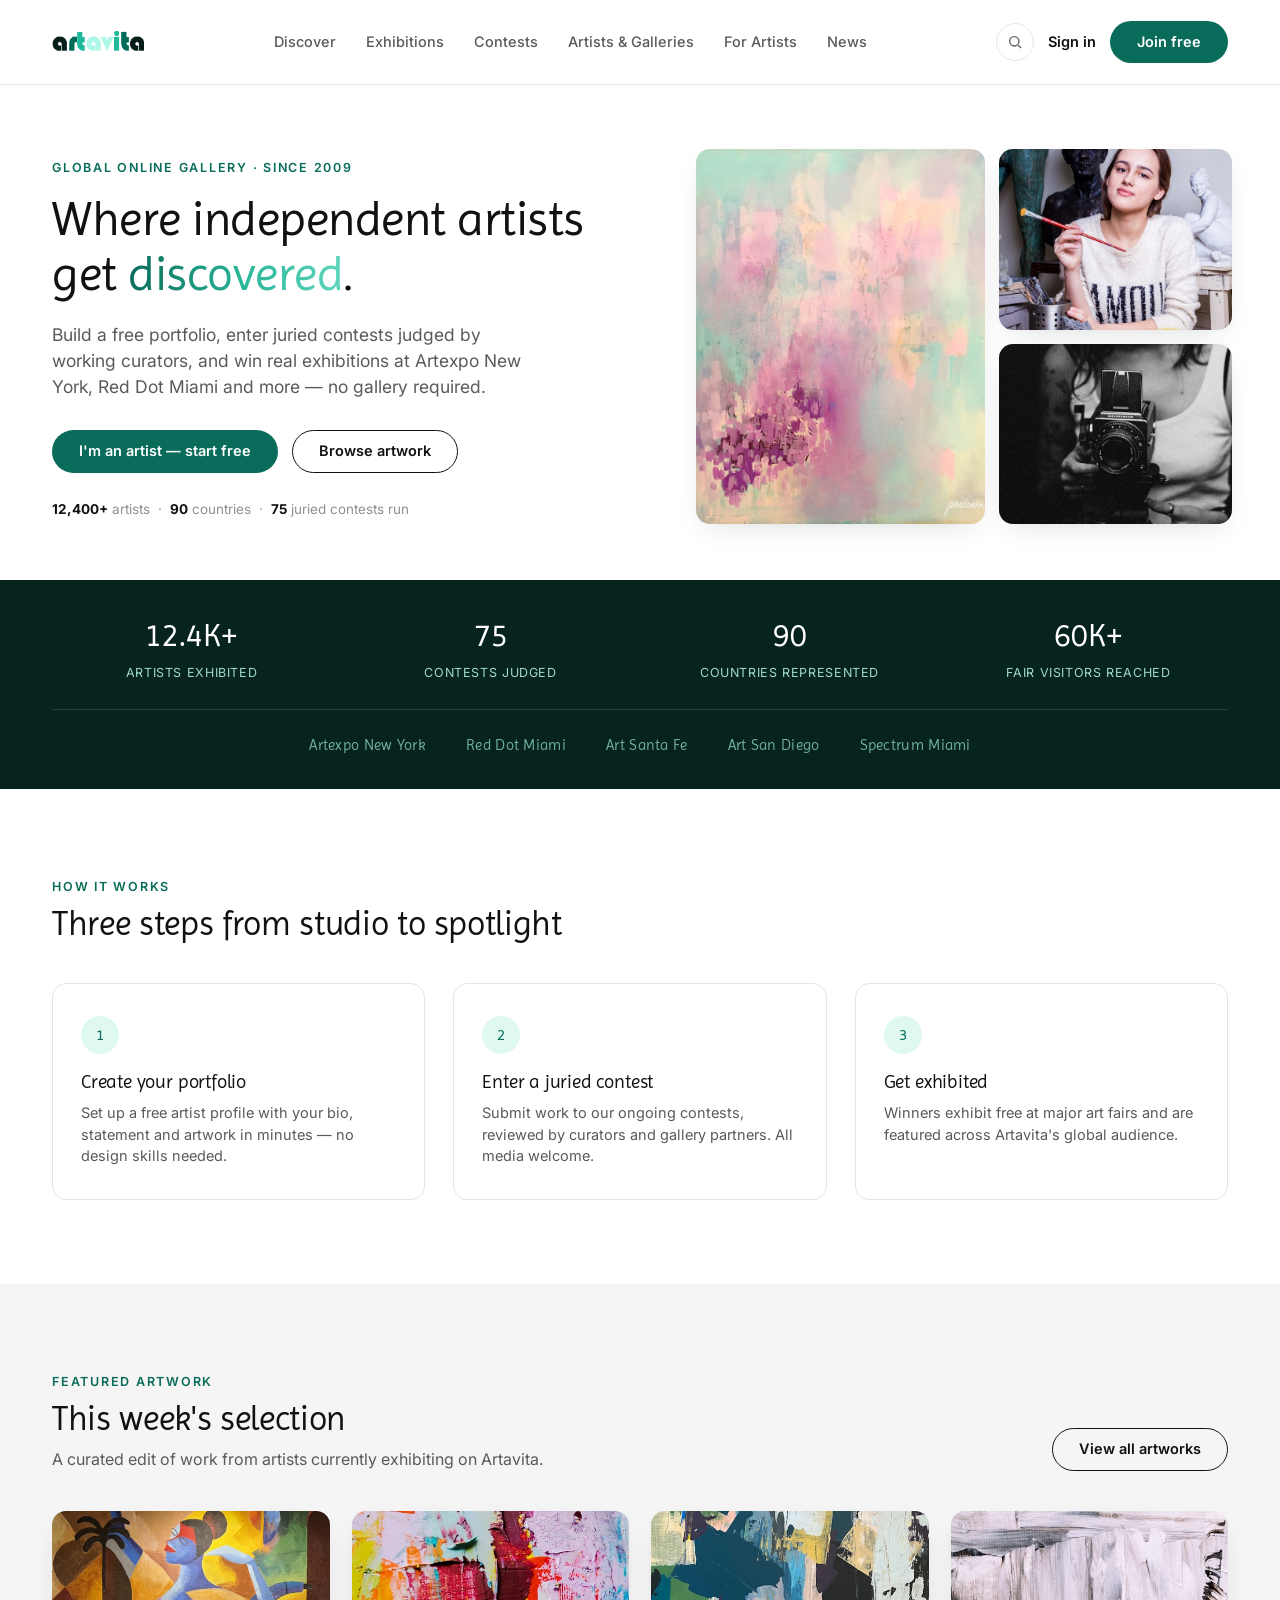
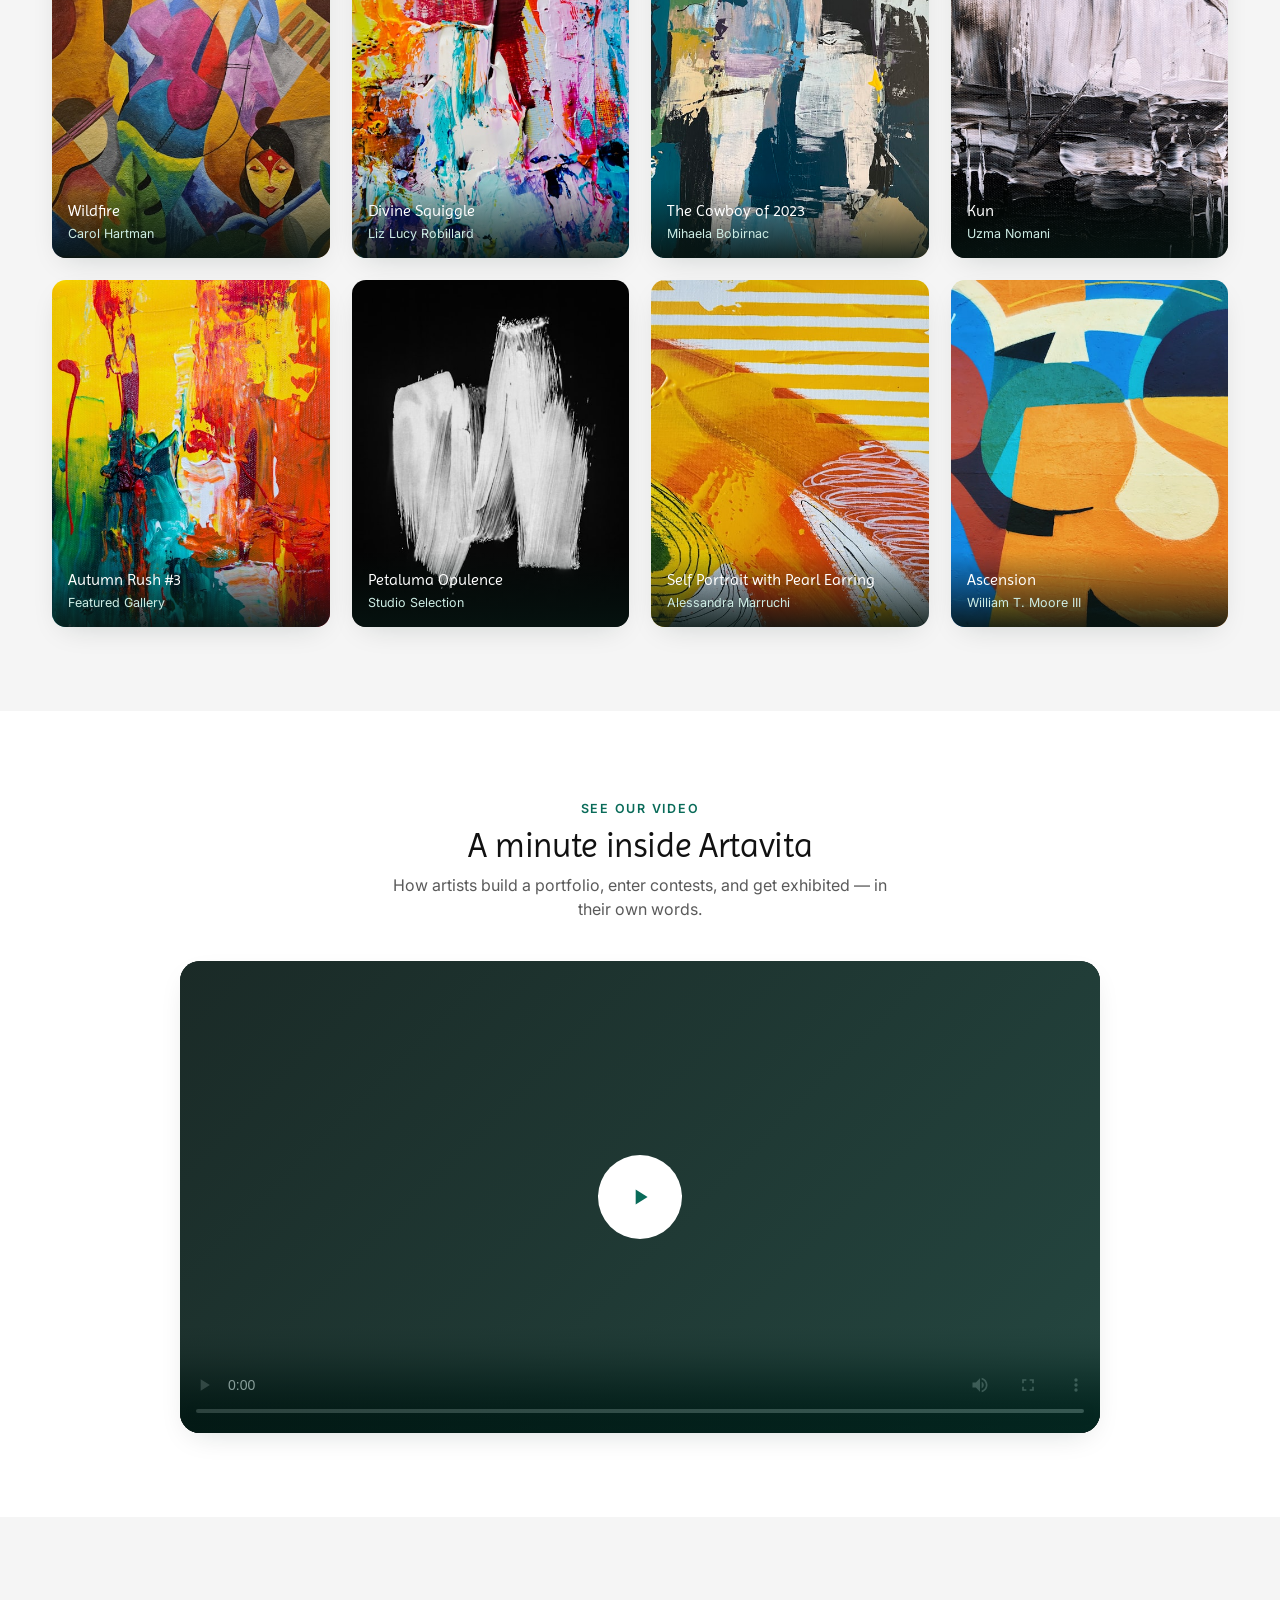
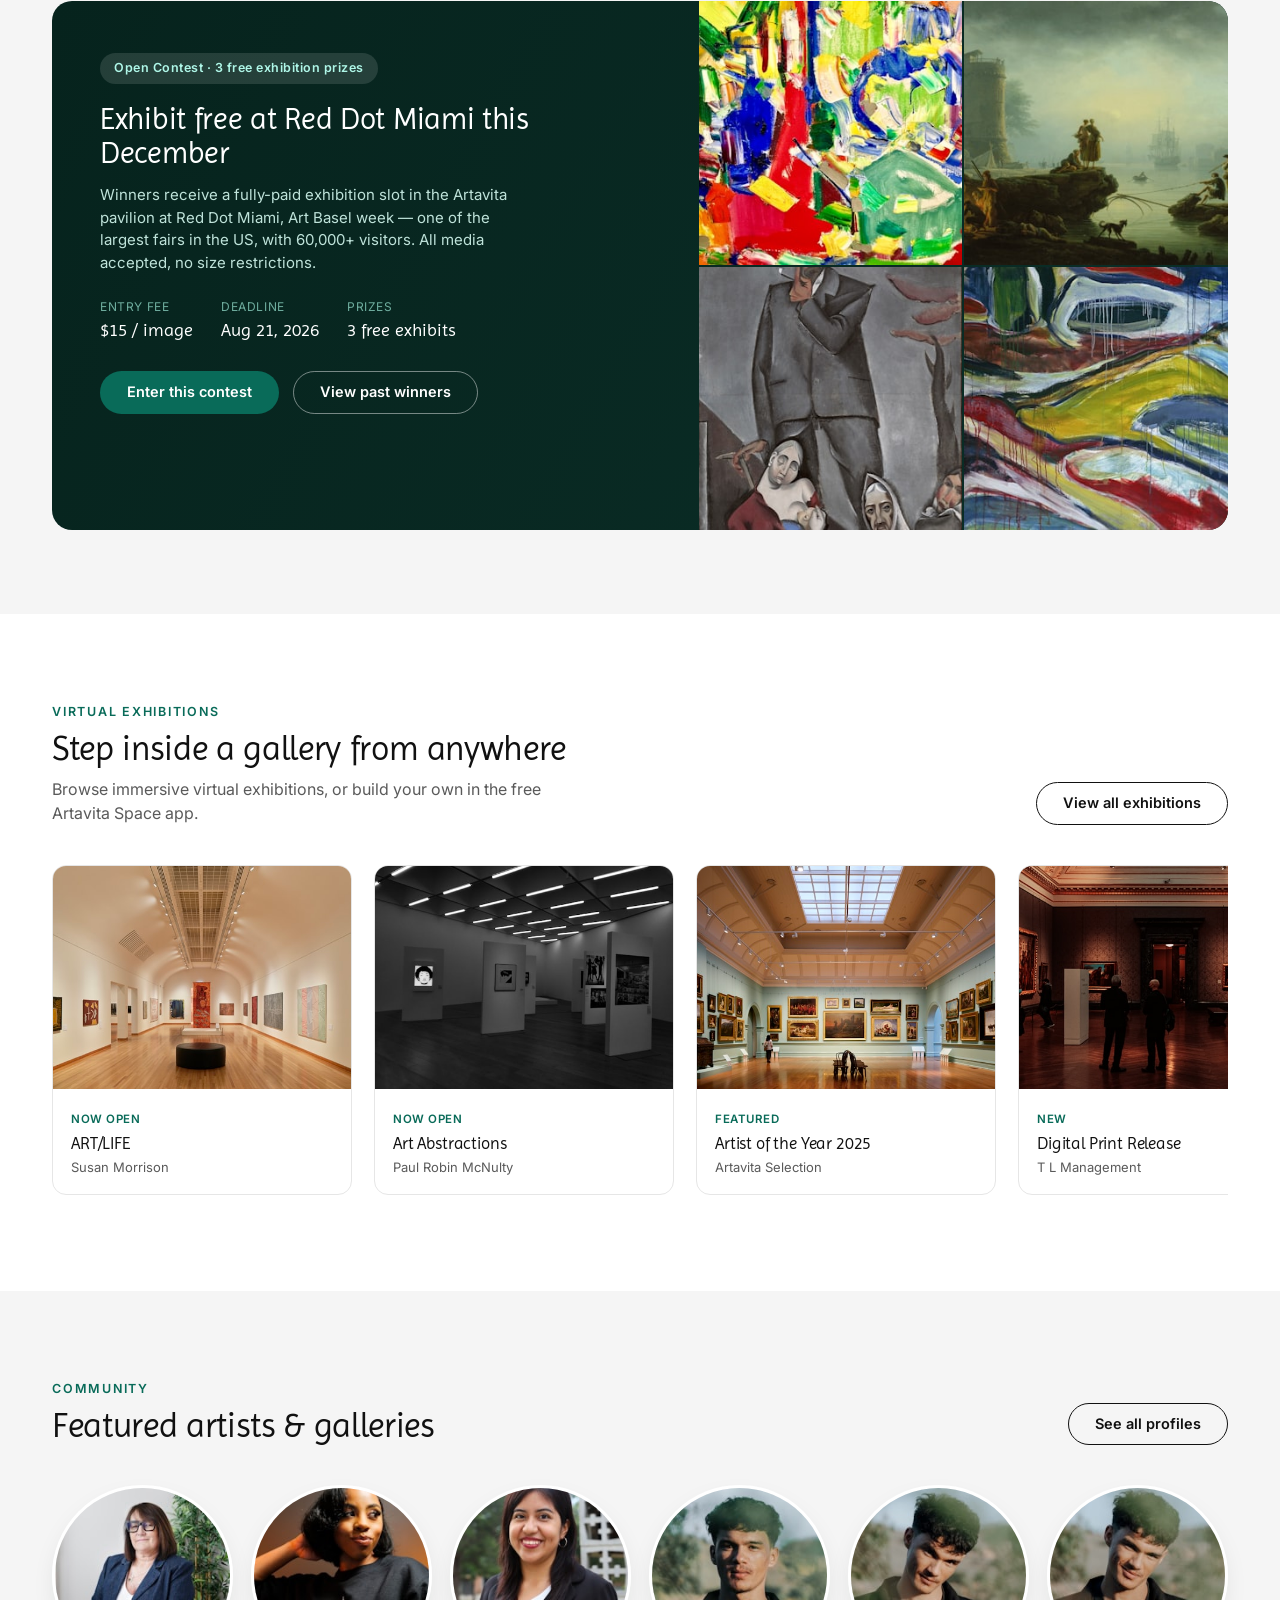
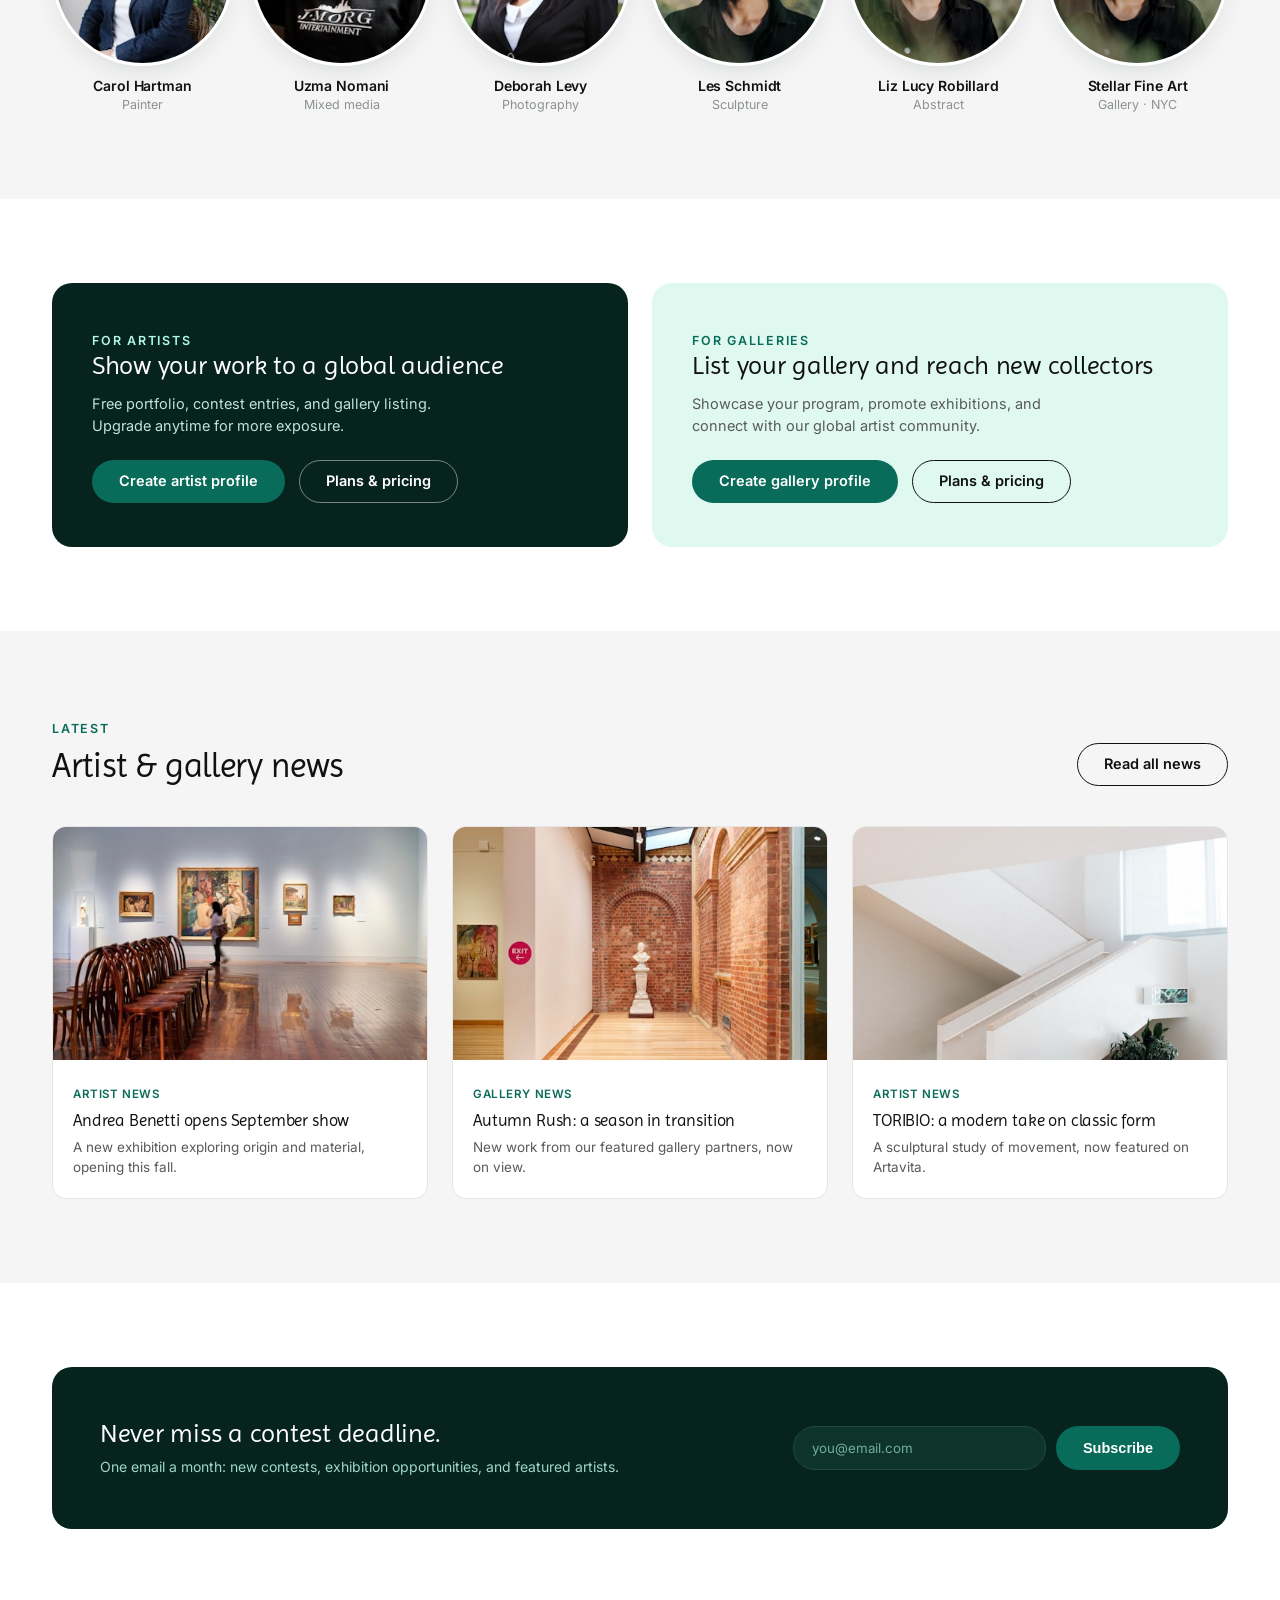
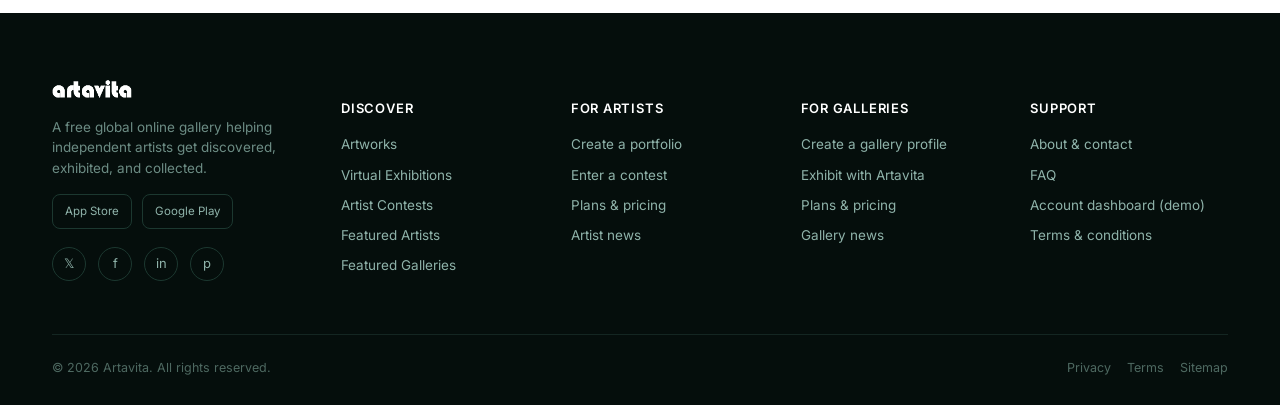
==== commit dece8793: "Self-host site imagery correctly this time: one consistent photo per subject Previous attempt (rever" ====
--- a/index.html
+++ b/index.html
@@ -48,9 +48,9 @@
       <p class="hero-trust"><b>12,400+</b> artists &nbsp;·&nbsp; <b>90</b> countries &nbsp;·&nbsp; <b>75</b> juried contests run</p>
     </div>
     <div class="hero-collage">
-      <div class="tall"><figure><img src="https://picsum.photos/seed/artavita-hero1/700/900" alt="Featured painting"></figure></div>
-      <div class="short"><figure><img src="https://picsum.photos/seed/artavita-hero2/600/460" alt="Featured sculpture"></figure></div>
-      <div class="short"><figure><img src="https://picsum.photos/seed/artavita-hero3/600/460" alt="Featured photography"></figure></div>
+      <div class="tall"><figure><img src="assets/img/artavita-hero1-700x900.jpg" alt="Featured painting"></figure></div>
+      <div class="short"><figure><img src="assets/img/artavita-hero2-600x460.jpg" alt="Featured sculpture"></figure></div>
+      <div class="short"><figure><img src="assets/img/artavita-hero3-600x460.jpg" alt="Featured photography"></figure></div>
     </div>
   </div>
 </section>
@@ -108,14 +108,14 @@
       <a href="artworks.html" class="btn btn-outline">View all artworks</a>
     </div>
     <div class="art-grid stagger">
-      <a href="artwork-detail.html" class="art-card reveal"><img src="https://picsum.photos/seed/art1/500/620" alt="Wildfire by Carol Hartman"><div class="tint"></div><div class="view-icon">＋</div><div class="art-overlay"><div class="title">Wildfire</div><div class="artist">Carol Hartman</div></div></a>
-      <a href="artwork-detail.html" class="art-card reveal"><img src="https://picsum.photos/seed/art2/500/620" alt="Divine Squiggle by Liz Lucy Robillard"><div class="tint"></div><div class="view-icon">＋</div><div class="art-overlay"><div class="title">Divine Squiggle</div><div class="artist">Liz Lucy Robillard</div></div></a>
-      <a href="artwork-detail.html" class="art-card reveal"><img src="https://picsum.photos/seed/art3/500/620" alt="The Cowboy of 2023 by Mihaela Bobirnac"><div class="tint"></div><div class="view-icon">＋</div><div class="art-overlay"><div class="title">The Cowboy of 2023</div><div class="artist">Mihaela Bobirnac</div></div></a>
-      <a href="artwork-detail.html" class="art-card reveal"><img src="https://picsum.photos/seed/art4/500/620" alt="Kun by Uzma Nomani"><div class="tint"></div><div class="view-icon">＋</div><div class="art-overlay"><div class="title">Kun</div><div class="artist">Uzma Nomani</div></div></a>
-      <a href="artwork-detail.html" class="art-card reveal"><img src="https://picsum.photos/seed/art5/500/620" alt="Autumn Rush by featured gallery artist"><div class="tint"></div><div class="view-icon">＋</div><div class="art-overlay"><div class="title">Autumn Rush #3</div><div class="artist">Featured Gallery</div></div></a>
-      <a href="artwork-detail.html" class="art-card reveal"><img src="https://picsum.photos/seed/art6/500/620" alt="Petaluma Opulence"><div class="tint"></div><div class="view-icon">＋</div><div class="art-overlay"><div class="title">Petaluma Opulence</div><div class="artist">Studio Selection</div></div></a>
-      <a href="artwork-detail.html" class="art-card reveal"><img src="https://picsum.photos/seed/art7/500/620" alt="Self Portrait"><div class="tint"></div><div class="view-icon">＋</div><div class="art-overlay"><div class="title">Self Portrait with Pearl Earring</div><div class="artist">Alessandra Marruchi</div></div></a>
-      <a href="artwork-detail.html" class="art-card reveal"><img src="https://picsum.photos/seed/art8/500/620" alt="Ascension"><div class="tint"></div><div class="view-icon">＋</div><div class="art-overlay"><div class="title">Ascension</div><div class="artist">William T. Moore III</div></div></a>
+      <a href="artwork-detail.html" class="art-card reveal"><img src="assets/img/art1-500x620.jpg" alt="Wildfire by Carol Hartman"><div class="tint"></div><div class="view-icon">＋</div><div class="art-overlay"><div class="title">Wildfire</div><div class="artist">Carol Hartman</div></div></a>
+      <a href="artwork-detail.html" class="art-card reveal"><img src="assets/img/art2-500x620.jpg" alt="Divine Squiggle by Liz Lucy Robillard"><div class="tint"></div><div class="view-icon">＋</div><div class="art-overlay"><div class="title">Divine Squiggle</div><div class="artist">Liz Lucy Robillard</div></div></a>
+      <a href="artwork-detail.html" class="art-card reveal"><img src="assets/img/art3-500x620.jpg" alt="The Cowboy of 2023 by Mihaela Bobirnac"><div class="tint"></div><div class="view-icon">＋</div><div class="art-overlay"><div class="title">The Cowboy of 2023</div><div class="artist">Mihaela Bobirnac</div></div></a>
+      <a href="artwork-detail.html" class="art-card reveal"><img src="assets/img/art4-500x620.jpg" alt="Kun by Uzma Nomani"><div class="tint"></div><div class="view-icon">＋</div><div class="art-overlay"><div class="title">Kun</div><div class="artist">Uzma Nomani</div></div></a>
+      <a href="artwork-detail.html" class="art-card reveal"><img src="assets/img/art5-500x620.jpg" alt="Autumn Rush by featured gallery artist"><div class="tint"></div><div class="view-icon">＋</div><div class="art-overlay"><div class="title">Autumn Rush #3</div><div class="artist">Featured Gallery</div></div></a>
+      <a href="artwork-detail.html" class="art-card reveal"><img src="assets/img/art6-500x620.jpg" alt="Petaluma Opulence"><div class="tint"></div><div class="view-icon">＋</div><div class="art-overlay"><div class="title">Petaluma Opulence</div><div class="artist">Studio Selection</div></div></a>
+      <a href="artwork-detail.html" class="art-card reveal"><img src="assets/img/art7-500x620.jpg" alt="Self Portrait"><div class="tint"></div><div class="view-icon">＋</div><div class="art-overlay"><div class="title">Self Portrait with Pearl Earring</div><div class="artist">Alessandra Marruchi</div></div></a>
+      <a href="artwork-detail.html" class="art-card reveal"><img src="assets/img/art8-500x620.jpg" alt="Ascension"><div class="tint"></div><div class="view-icon">＋</div><div class="art-overlay"><div class="title">Ascension</div><div class="artist">William T. Moore III</div></div></a>
     </div>
   </div>
 </section>
@@ -160,10 +160,10 @@
         </div>
       </div>
       <div class="contest-entries">
-        <a href="artworks.html"><img src="https://picsum.photos/seed/entry1/300/300" alt="Contest entry"></a>
-        <a href="artworks.html"><img src="https://picsum.photos/seed/entry2/300/300" alt="Contest entry"></a>
-        <a href="artworks.html"><img src="https://picsum.photos/seed/entry3/300/300" alt="Contest entry"></a>
-        <a href="artworks.html"><img src="https://picsum.photos/seed/entry4/300/300" alt="Contest entry"></a>
+        <a href="artworks.html"><img src="assets/img/entry1-300x300.jpg" alt="Contest entry"></a>
+        <a href="artworks.html"><img src="assets/img/entry2-300x300.jpg" alt="Contest entry"></a>
+        <a href="artworks.html"><img src="assets/img/entry3-300x300.jpg" alt="Contest entry"></a>
+        <a href="artworks.html"><img src="assets/img/entry4-300x300.jpg" alt="Contest entry"></a>
       </div>
     </div>
   </div>
@@ -181,19 +181,19 @@
     </div>
     <div class="carousel">
       <div class="exhibit-card">
-        <div class="imgwrap"><img src="https://picsum.photos/seed/ex1/500/375" alt="ART/LIFE exhibition"></div>
+        <div class="imgwrap"><img src="assets/img/ex1-500x375.jpg" alt="ART/LIFE exhibition"></div>
         <div class="exhibit-info"><span class="tag">Now Open</span><h4>ART/LIFE</h4><p>Susan Morrison</p></div>
       </div>
       <div class="exhibit-card">
-        <div class="imgwrap"><img src="https://picsum.photos/seed/ex2/500/375" alt="Art Abstractions exhibition"></div>
+        <div class="imgwrap"><img src="assets/img/ex2-500x375.jpg" alt="Art Abstractions exhibition"></div>
         <div class="exhibit-info"><span class="tag">Now Open</span><h4>Art Abstractions</h4><p>Paul Robin McNulty</p></div>
       </div>
       <div class="exhibit-card">
-        <div class="imgwrap"><img src="https://picsum.photos/seed/ex3/500/375" alt="Artist of the Year exhibition"></div>
+        <div class="imgwrap"><img src="assets/img/ex3-500x375.jpg" alt="Artist of the Year exhibition"></div>
         <div class="exhibit-info"><span class="tag">Featured</span><h4>Artist of the Year 2025</h4><p>Artavita Selection</p></div>
       </div>
       <div class="exhibit-card">
-        <div class="imgwrap"><img src="https://picsum.photos/seed/ex4/500/375" alt="Digital Print Release exhibition"></div>
+        <div class="imgwrap"><img src="assets/img/ex4-500x375.jpg" alt="Digital Print Release exhibition"></div>
         <div class="exhibit-info"><span class="tag">New</span><h4>Digital Print Release</h4><p>T L Management</p></div>
       </div>
       <div class="exhibit-cta">
@@ -215,12 +215,12 @@
       <a href="artists.html" class="btn btn-outline">See all profiles</a>
     </div>
     <div class="people-grid stagger">
-      <a href="artist-profile.html" class="people-card reveal"><div class="avatar"><img src="https://picsum.photos/seed/p1/200/200" alt="Carol Hartman"></div><h4>Carol Hartman</h4><p>Painter</p></a>
-      <a href="artist-profile.html" class="people-card reveal"><div class="avatar"><img src="https://picsum.photos/seed/p2/200/200" alt="Uzma Nomani"></div><h4>Uzma Nomani</h4><p>Mixed media</p></a>
-      <a href="artist-profile.html" class="people-card reveal"><div class="avatar"><img src="https://picsum.photos/seed/p3/200/200" alt="Deborah Levy"></div><h4>Deborah Levy</h4><p>Photography</p></a>
-      <a href="artist-profile.html" class="people-card reveal"><div class="avatar"><img src="https://picsum.photos/seed/p4/200/200" alt="Les Schmidt"></div><h4>Les Schmidt</h4><p>Sculpture</p></a>
-      <a href="artist-profile.html" class="people-card reveal"><div class="avatar"><img src="https://picsum.photos/seed/p5/200/200" alt="Liz Lucy Robillard"></div><h4>Liz Lucy Robillard</h4><p>Abstract</p></a>
-      <a href="artist-profile.html" class="people-card reveal"><div class="avatar"><img src="https://picsum.photos/seed/p6/200/200" alt="Featured Gallery"></div><h4>Stellar Fine Art</h4><p>Gallery · NYC</p></a>
+      <a href="artist-profile.html" class="people-card reveal"><div class="avatar"><img src="assets/img/p1-200x200.jpg" alt="Carol Hartman"></div><h4>Carol Hartman</h4><p>Painter</p></a>
+      <a href="artist-profile.html" class="people-card reveal"><div class="avatar"><img src="assets/img/p2-200x200.jpg" alt="Uzma Nomani"></div><h4>Uzma Nomani</h4><p>Mixed media</p></a>
+      <a href="artist-profile.html" class="people-card reveal"><div class="avatar"><img src="assets/img/p3-200x200.jpg" alt="Deborah Levy"></div><h4>Deborah Levy</h4><p>Photography</p></a>
+      <a href="artist-profile.html" class="people-card reveal"><div class="avatar"><img src="assets/img/p4-200x200.jpg" alt="Les Schmidt"></div><h4>Les Schmidt</h4><p>Sculpture</p></a>
+      <a href="artist-profile.html" class="people-card reveal"><div class="avatar"><img src="assets/img/p5-200x200.jpg" alt="Liz Lucy Robillard"></div><h4>Liz Lucy Robillard</h4><p>Abstract</p></a>
+      <a href="artist-profile.html" class="people-card reveal"><div class="avatar"><img src="assets/img/p6-200x200.jpg" alt="Featured Gallery"></div><h4>Stellar Fine Art</h4><p>Gallery · NYC</p></a>
     </div>
   </div>
 </section>
@@ -261,15 +261,15 @@
     </div>
     <div class="news-grid stagger">
       <div class="news-card reveal">
-        <div class="imgwrap"><img src="https://picsum.photos/seed/news1/500/320" alt="Andrea Benetti exhibition news"></div>
+        <div class="imgwrap"><img src="assets/img/news1-500x320.jpg" alt="Andrea Benetti exhibition news"></div>
         <div class="news-body"><span class="tag">Artist News</span><h4>Andrea Benetti opens September show</h4><p>A new exhibition exploring origin and material, opening this fall.</p></div>
       </div>
       <div class="news-card reveal">
-        <div class="imgwrap"><img src="https://picsum.photos/seed/news2/500/320" alt="Autumn Rush gallery news"></div>
+        <div class="imgwrap"><img src="assets/img/news2-500x320.jpg" alt="Autumn Rush gallery news"></div>
         <div class="news-body"><span class="tag">Gallery News</span><h4>Autumn Rush: a season in transition</h4><p>New work from our featured gallery partners, now on view.</p></div>
       </div>
       <div class="news-card reveal">
-        <div class="imgwrap"><img src="https://picsum.photos/seed/news3/500/320" alt="Toribio sculpture news"></div>
+        <div class="imgwrap"><img src="assets/img/news3-500x320.jpg" alt="Toribio sculpture news"></div>
         <div class="news-body"><span class="tag">Artist News</span><h4>TORIBIO: a modern take on classic form</h4><p>A sculptural study of movement, now featured on Artavita.</p></div>
       </div>
     </div>
